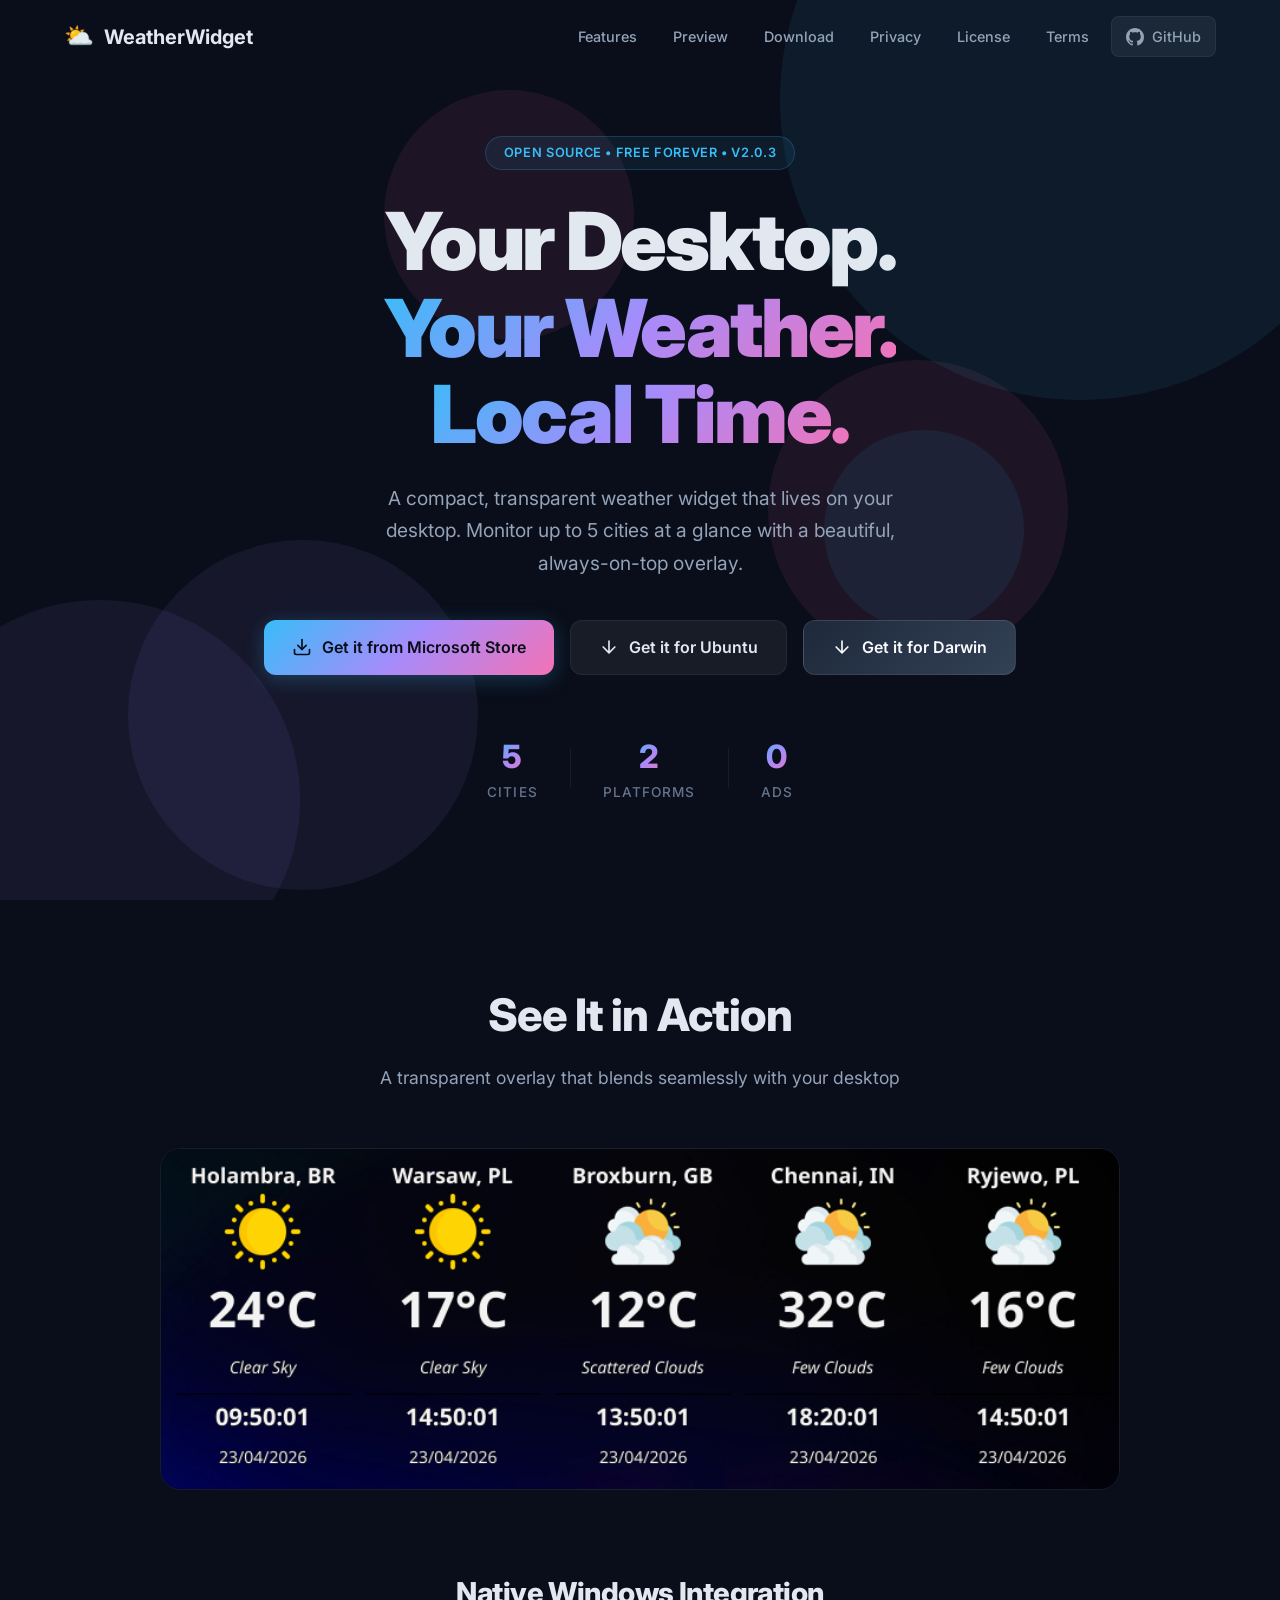
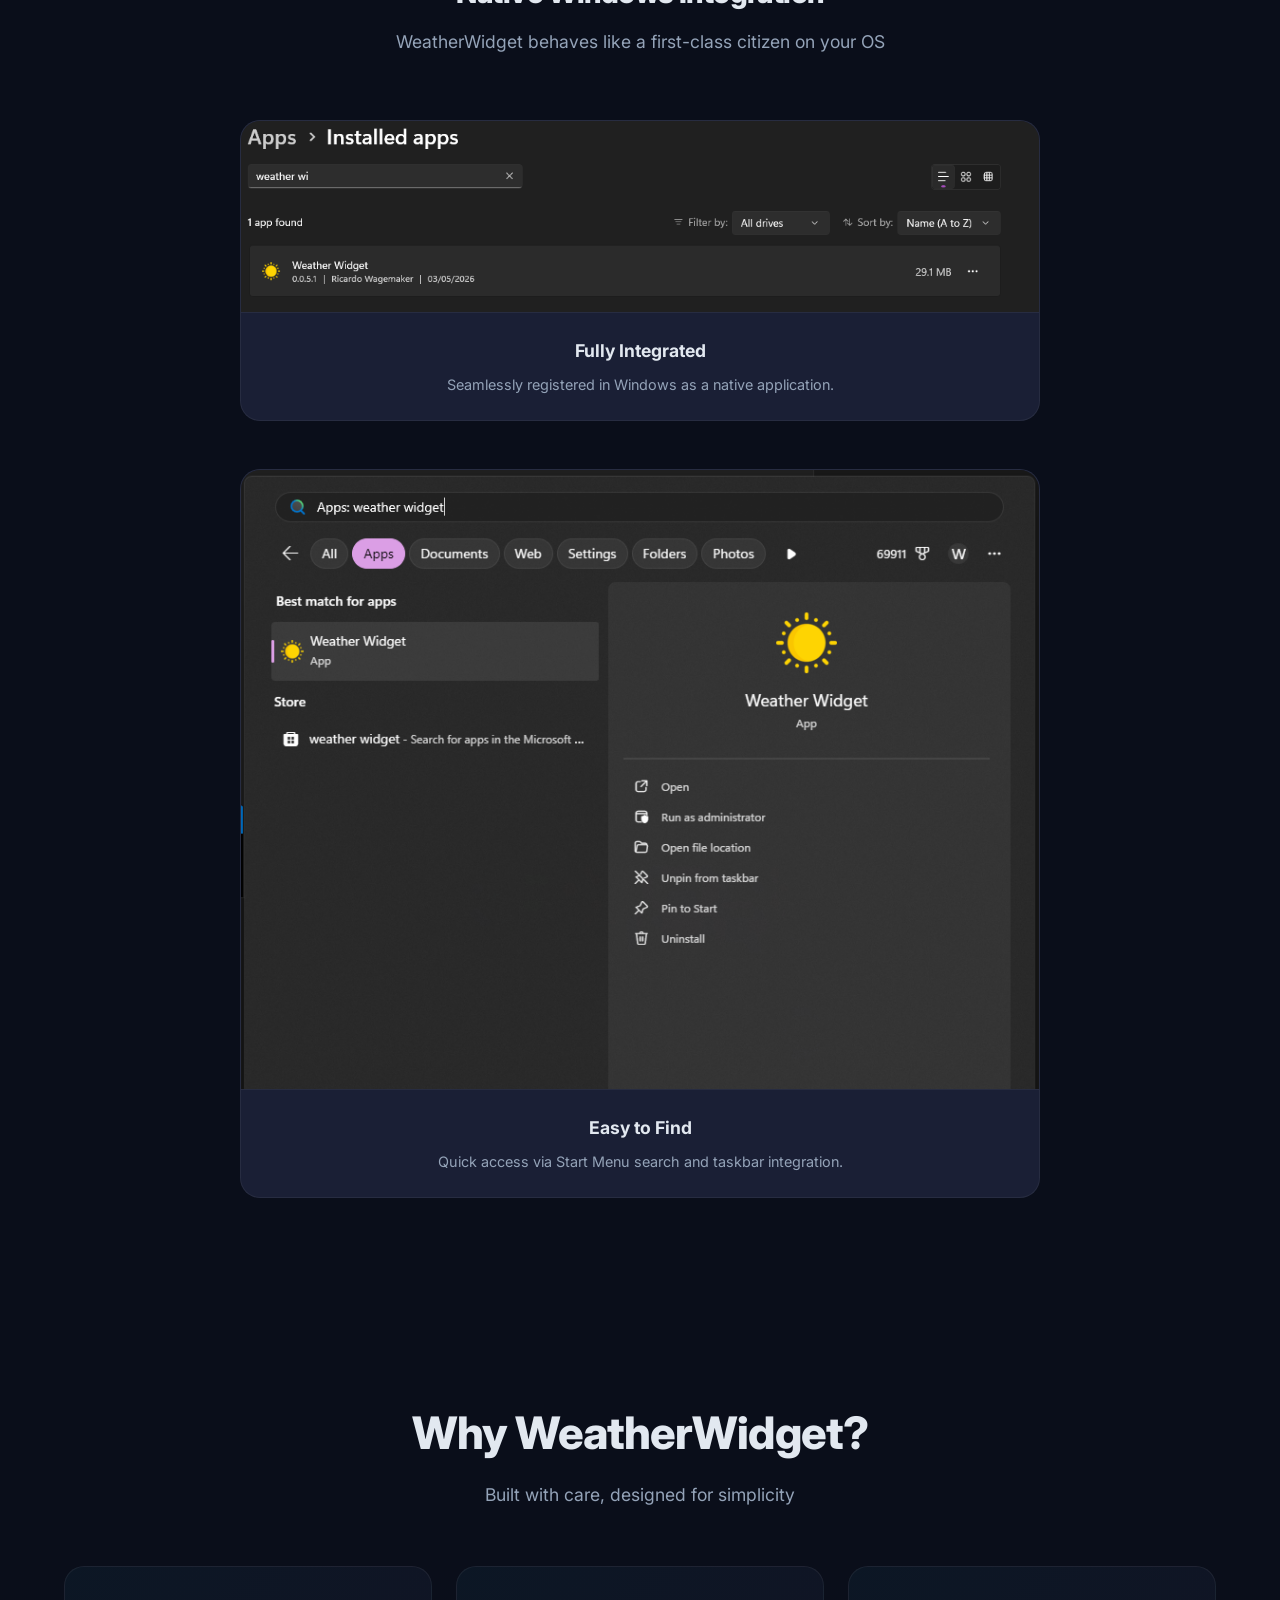
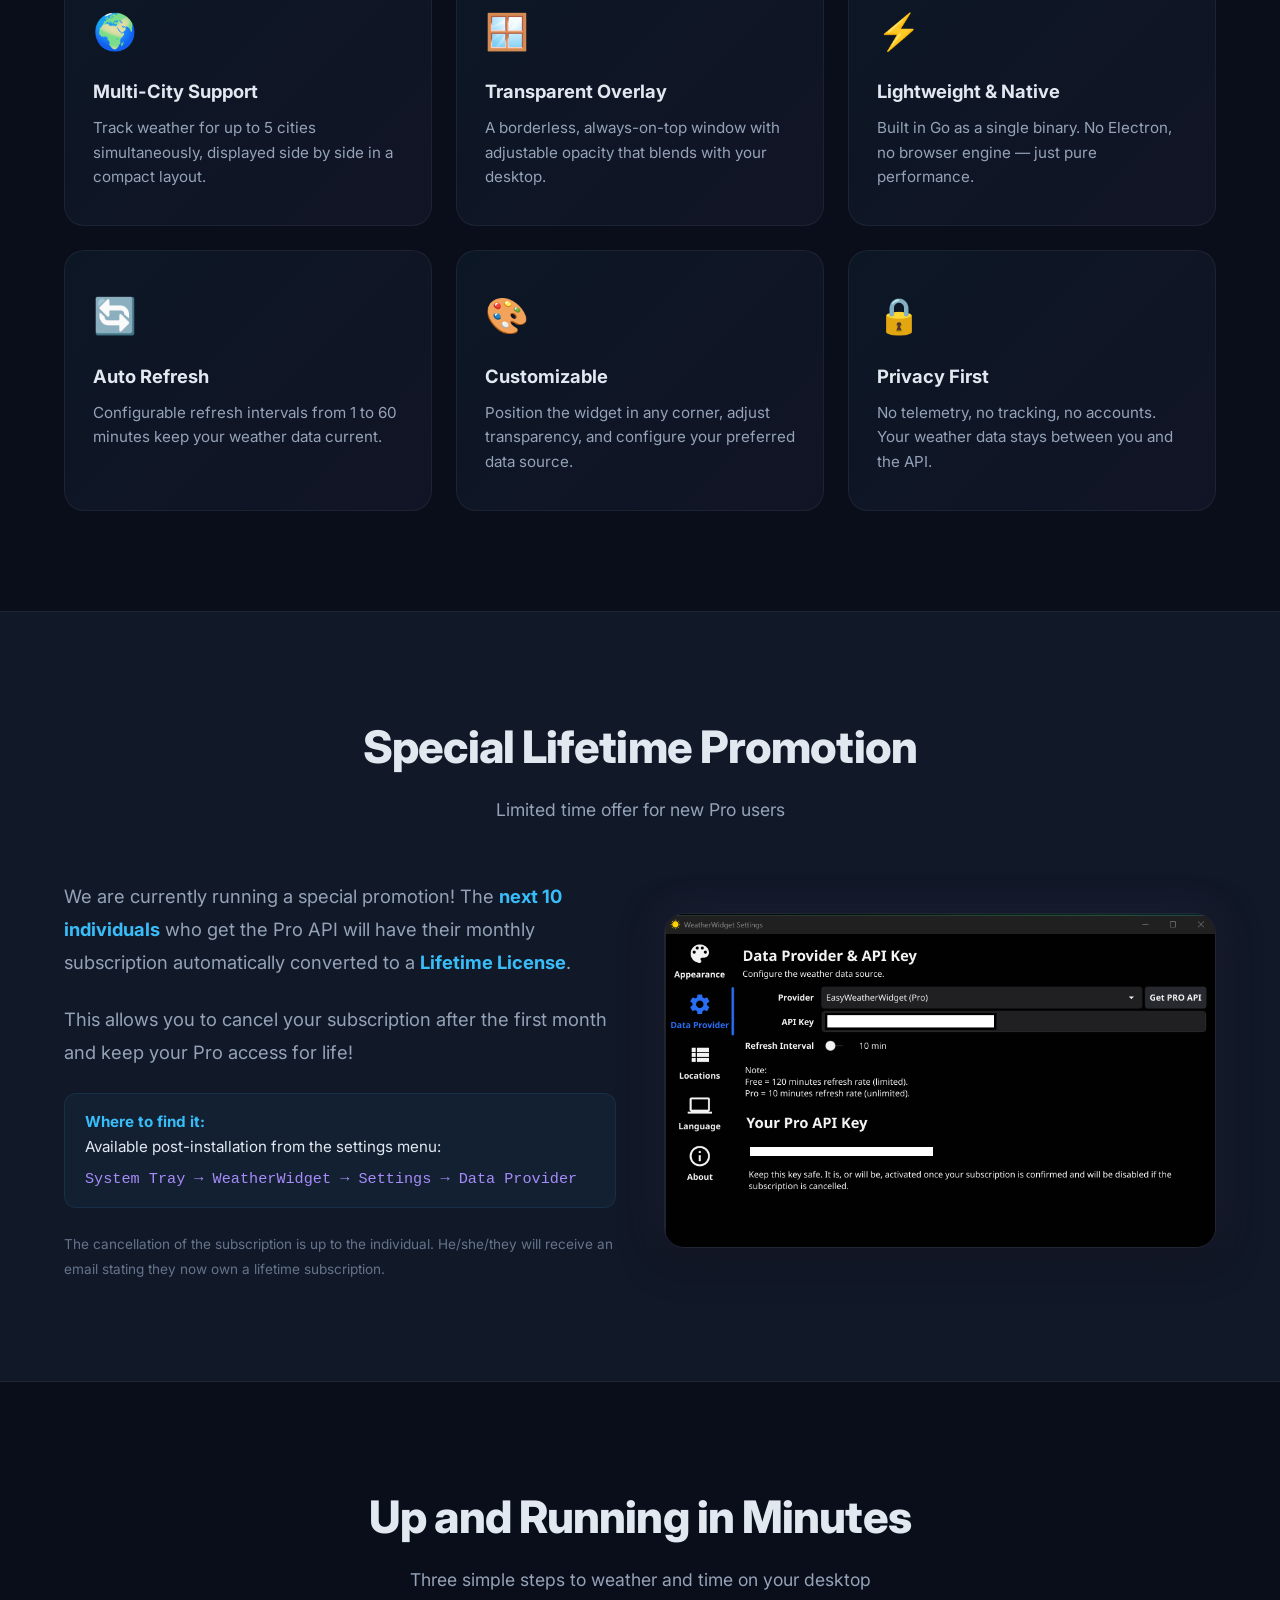
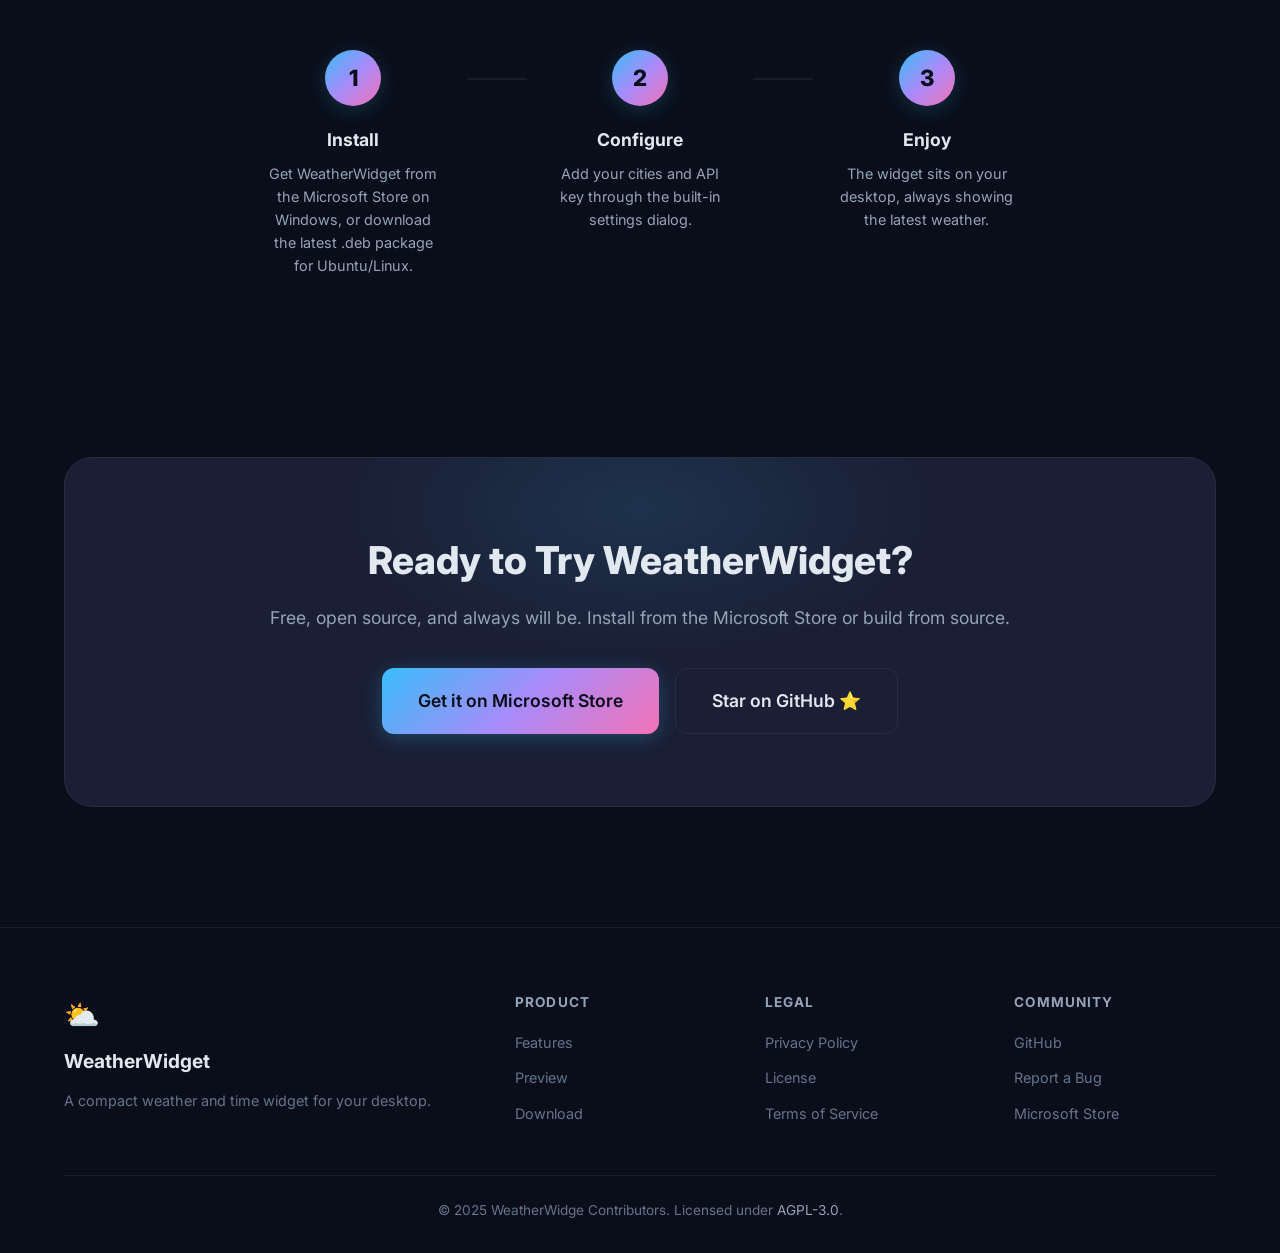
==== docs/site/index.html @ 22e6516d "fix: weatherwidget background shadow fix" ====
<!DOCTYPE html>
<html lang="en">

<head>
  <meta charset="UTF-8" />
  <meta name="viewport" content="width=device-width, initial-scale=1.0" />
  <title>WeatherWidget — Desktop Weather Widget</title>
  <meta name="description"
    content="A compact, beautiful desktop weather widget for Windows and Linux. Monitor weather for multiple cities with a sleek transparent overlay." />
  <link rel="icon" type="image/png" href="assets/icons/clear.png" />
  <link rel="preconnect" href="https://fonts.googleapis.com" />
  <link rel="preconnect" href="https://fonts.gstatic.com" crossorigin />
  <link href="https://fonts.googleapis.com/css2?family=Inter:wght@300;400;500;600;700;800;900&display=swap"
    rel="stylesheet" />
  <link rel="stylesheet" href="css/style.css" />
</head>

<body>
  <!-- Animated background particles -->
  <div class="bg-particles" aria-hidden="true">
    <div class="particle particle-1"></div>
    <div class="particle particle-2"></div>
    <div class="particle particle-3"></div>
    <div class="particle particle-4"></div>
    <div class="particle particle-5"></div>
    <div class="particle particle-6"></div>
  </div>

  <!-- Navigation -->
  <nav class="navbar" role="navigation" aria-label="Main navigation">
    <div class="nav-container">
      <a href="index.html" class="nav-brand" aria-label="EasyWidge Home">
        <span class="brand-icon">⛅</span>
        <span class="brand-text">WeatherWidget</span>
      </a>
      <button class="nav-toggle" aria-label="Toggle navigation menu" aria-expanded="false">
        <span></span><span></span><span></span>
      </button>
      <ul class="nav-links" role="menubar">
        <li role="none"><a href="#features" role="menuitem">Features</a></li>
        <li role="none"><a href="#screenshot" role="menuitem">Preview</a></li>
        <li role="none"><a href="#download" role="menuitem">Download</a></li>
        <li role="none"><a href="privacy.html" role="menuitem">Privacy</a></li>
        <li role="none"><a href="license.html" role="menuitem">License</a></li>
        <li role="none"><a href="terms.html" role="menuitem">Terms</a></li>
        <li role="none"><a href="https://github.com/gcclinux/WeatherWidget" class="nav-btn" role="menuitem"
            target="_blank" rel="noopener noreferrer">
            <svg width="18" height="18" viewBox="0 0 24 24" fill="currentColor" aria-hidden="true">
              <path
                d="M12 0C5.37 0 0 5.37 0 12c0 5.31 3.435 9.795 8.205 11.385.6.105.825-.255.825-.57 0-.285-.015-1.23-.015-2.235-3.015.555-3.795-.735-4.035-1.41-.135-.345-.72-1.41-1.23-1.695-.42-.225-1.02-.78-.015-.795.945-.015 1.62.87 1.845 1.23 1.08 1.815 2.805 1.305 3.495.99.105-.78.42-1.305.765-1.605-2.67-.3-5.46-1.335-5.46-5.925 0-1.305.465-2.385 1.23-3.225-.12-.3-.54-1.53.12-3.18 0 0 1.005-.315 3.3 1.23.96-.27 1.98-.405 3-.405s2.04.135 3 .405c2.295-1.56 3.3-1.23 3.3-1.23.66 1.65.24 2.88.12 3.18.765.84 1.23 1.905 1.23 3.225 0 4.605-2.805 5.625-5.475 5.925.435.375.81 1.095.81 2.22 0 1.605-.015 2.895-.015 3.3 0 .315.225.69.825.57A12.02 12.02 0 0024 12c0-6.63-5.37-12-12-12z" />
            </svg>
            GitHub
          </a></li>
      </ul>
    </div>
  </nav>

  <!-- Hero Section -->
  <header class="hero" id="hero">
    <div class="hero-content">
      <div class="hero-badge">Open Source &bull; Free Forever &bull; <span id="app-version">v2.0.3</span></div>
      <h1 class="hero-title">
        Your Desktop.<br />
        <span class="gradient-text">Your Weather.</span><br>
        <span class="gradient-text">Local Time.</span>
      </h1>
      <p class="hero-subtitle">
        A compact, transparent weather widget that lives on your desktop.
        Monitor up to 5 cities at a glance with a beautiful, always-on-top overlay.
      </p>
      <div class="hero-actions">
        <a href="https://apps.microsoft.com/store/detail/XPDFD8FPS5G4HK" class="btn btn-primary" target="_blank"
          rel="noopener noreferrer">
          <svg width="20" height="20" viewBox="0 0 24 24" fill="none" stroke="currentColor" stroke-width="2"
            stroke-linecap="round" stroke-linejoin="round" aria-hidden="true">
            <path d="M21 15v4a2 2 0 01-2 2H5a2 2 0 01-2-2v-4" />
            <polyline points="7 10 12 15 17 10" />
            <line x1="12" y1="15" x2="12" y2="3" />
          </svg>
          Get it from Microsoft Store
        </a>
        <a href="https://github.com/gcclinux/WeatherWidget/releases" class="btn btn-secondary" target="_blank"
          rel="noopener noreferrer">
          <svg width="20" height="20" viewBox="0 0 24 24" fill="none" stroke="currentColor" stroke-width="2"
            stroke-linecap="round" stroke-linejoin="round" aria-hidden="true">
            <path d="M12 19V5M5 12l7 7 7-7" />
          </svg>
          Get it for Ubuntu
        </a>
        <a href="https://github.com/gcclinux/WeatherWidget/releases" class="btn btn-secondary btn-darwin"
          target="_blank" rel="noopener noreferrer">
          <svg width="20" height="20" viewBox="0 0 24 24" fill="none" stroke="currentColor" stroke-width="2"
            stroke-linecap="round" stroke-linejoin="round" aria-hidden="true">
            <path d="M12 19V5M5 12l7 7 7-7" />
          </svg>
          Get it for Darwin
        </a>
      </div>
      <div class="hero-stats">
        <div class="stat">
          <span class="stat-value">5</span>
          <span class="stat-label">Cities</span>
        </div>
        <div class="stat-divider"></div>
        <div class="stat">
          <span class="stat-value">2</span>
          <span class="stat-label">Platforms</span>
        </div>
        <div class="stat-divider"></div>
        <div class="stat">
          <span class="stat-value">0</span>
          <span class="stat-label">Ads</span>
        </div>
      </div>
    </div>
  </header>

  <!-- Screenshot Section -->
  <section class="screenshot-section" id="screenshot">
    <div class="container">
      <div class="section-header">
        <h2 class="section-title">See It in Action</h2>
        <p class="section-subtitle">A transparent overlay that blends seamlessly with your desktop</p>
      </div>
      <div class="screenshot-showcase">
        <div class="screenshot-glow" aria-hidden="true"></div>
        <img src="assets/images/win32-transparent-background.png"
          alt="WeatherWidget a weather widget showing multiple cities with transparent background on a Windows desktop"
          class="screenshot-img" loading="lazy" />
      </div>

      <div class="section-header" style="margin-top: 80px; margin-bottom: 40px;">
        <h3 class="section-title" style="font-size: 1.8rem;">Native Windows Integration</h3>
        <p class="section-subtitle">WeatherWidget behaves like a first-class citizen on your OS</p>
      </div>

      <div class="screenshots-grid">
        <div class="screenshot-card">
          <img src="assets/images/windows-apps-installed-apps.png" alt="WeatherWidget in Windows Installed Apps"
            loading="lazy" />
          <div class="screenshot-info">
            <h3>Fully Integrated</h3>
            <p>Seamlessly registered in Windows as a native application.</p>
          </div>
        </div>
        <div class="screenshot-card">
          <img src="assets/images/windows-start-search-app.png" alt="WeatherWidget in Windows Start Menu Search"
            loading="lazy" />
          <div class="screenshot-info">
            <h3>Easy to Find</h3>
            <p>Quick access via Start Menu search and taskbar integration.</p>
          </div>
        </div>
      </div>
    </div>
  </section>

  <!-- Features Section -->
  <section class="features-section" id="features">
    <div class="container">
      <div class="section-header">
        <h2 class="section-title">Why WeatherWidget?</h2>
        <p class="section-subtitle">Built with care, designed for simplicity</p>
      </div>
      <div class="features-grid">
        <div class="feature-card">
          <div class="feature-icon">🌍</div>
          <h3>Multi-City Support</h3>
          <p>Track weather for up to 5 cities simultaneously, displayed side by side in a compact layout.</p>
        </div>
        <div class="feature-card">
          <div class="feature-icon">🪟</div>
          <h3>Transparent Overlay</h3>
          <p>A borderless, always-on-top window with adjustable opacity that blends with your desktop.</p>
        </div>
        <div class="feature-card">
          <div class="feature-icon">⚡</div>
          <h3>Lightweight &amp; Native</h3>
          <p>Built in Go as a single binary. No Electron, no browser engine — just pure performance.</p>
        </div>
        <div class="feature-card">
          <div class="feature-icon">🔄</div>
          <h3>Auto Refresh</h3>
          <p>Configurable refresh intervals from 1 to 60 minutes keep your weather data current.</p>
        </div>
        <div class="feature-card">
          <div class="feature-icon">🎨</div>
          <h3>Customizable</h3>
          <p>Position the widget in any corner, adjust transparency, and configure your preferred data source.</p>
        </div>
        <div class="feature-card">
          <div class="feature-icon">🔒</div>
          <h3>Privacy First</h3>
          <p>No telemetry, no tracking, no accounts. Your weather data stays between you and the API.</p>
        </div>
      </div>
    </div>
  </section>

  <!-- Promotion Section -->
  <section class="promo-section" id="promotion">
    <div class="container">
      <div class="section-header">
        <h2 class="section-title">Special Lifetime Promotion</h2>
        <p class="section-subtitle">Limited time offer for new Pro users</p>
      </div>
      <div class="promo-content">
        <div class="promo-text">
          <p>We are currently running a special promotion! The <strong>next 10 individuals</strong> who get the Pro API
            will have
            their monthly subscription automatically converted to a <strong>Lifetime License</strong>.</p>
          <p>This allows you to cancel your subscription after the first month and keep your Pro access for life!</p>
          <div class="promo-path">
            <strong>Where to find it:</strong><br>
            Available post-installation from the settings menu:
            <code>System Tray &rarr; WeatherWidget &rarr; Settings &rarr; Data Provider</code>
          </div>
          <p class="promo-small">The cancellation of the subscription is up to the individual. He/she/they will receive
            an email stating they now own a lifetime subscription.</p>
        </div>
        <div class="promo-image">
          <img src="assets/images/get_pro_api_settings.png" alt="WeatherWidget Settings - Get Pro API"
            class="promo-img" />
        </div>
      </div>
    </div>
  </section>

  <!-- How It Works Section -->
  <section class="how-section" id="how">
    <div class="container">
      <div class="section-header">
        <h2 class="section-title">Up and Running in Minutes</h2>
        <p class="section-subtitle">Three simple steps to weather and time on your desktop</p>
      </div>
      <div class="steps">
        <div class="step">
          <div class="step-number">1</div>
          <h3>Install</h3>
          <p>Get WeatherWidget from the Microsoft Store on Windows, or download the latest .deb package for
            Ubuntu/Linux.</p>
        </div>
        <div class="step-connector" aria-hidden="true"></div>
        <div class="step">
          <div class="step-number">2</div>
          <h3>Configure</h3>
          <p>Add your cities and API key through the built-in settings dialog.</p>
        </div>
        <div class="step-connector" aria-hidden="true"></div>
        <div class="step">
          <div class="step-number">3</div>
          <h3>Enjoy</h3>
          <p>The widget sits on your desktop, always showing the latest weather.</p>
        </div>
      </div>
    </div>
  </section>

  <!-- Download / CTA Section -->
  <section class="cta-section" id="download">
    <div class="container">
      <div class="cta-card">
        <div class="cta-glow" aria-hidden="true"></div>
        <h2>Ready to Try WeatherWidget?</h2>
        <p>Free, open source, and always will be. Install from the Microsoft Store or build from source.</p>
        <div class="cta-actions">
          <a href="https://apps.microsoft.com/detail/Weather%20Widget" class="btn btn-primary btn-lg" target="_blank"
            rel="noopener noreferrer">
            Get it on Microsoft Store
          </a>
          <a href="https://github.com/gcclinux/WeatherWidget" class="btn btn-ghost btn-lg" target="_blank"
            rel="noopener noreferrer">
            Star on GitHub ⭐
          </a>
        </div>
      </div>
    </div>
  </section>

  <!-- Footer -->
  <footer class="footer">
    <div class="container">
      <div class="footer-grid">
        <div class="footer-brand">
          <span class="brand-icon">⛅</span>
          <span class="brand-text">WeatherWidget</span>
          <p class="footer-tagline">A compact weather and time widget for your desktop.</p>
        </div>
        <div class="footer-links">
          <h4>Product</h4>
          <ul>
            <li><a href="#features">Features</a></li>
            <li><a href="#screenshot">Preview</a></li>
            <li><a href="#download">Download</a></li>
          </ul>
        </div>
        <div class="footer-links">
          <h4>Legal</h4>
          <ul>
            <li><a href="privacy.html">Privacy Policy</a></li>
            <li><a href="license.html">License</a></li>
            <li><a href="terms.html">Terms of Service</a></li>
          </ul>
        </div>
        <div class="footer-links">
          <h4>Community</h4>
          <ul>
            <li><a href="https://github.com/gcclinux/WeatherWidget" target="_blank" rel="noopener noreferrer">GitHub</a>
            </li>
            <li><a href="https://github.com/gcclinux/WeatherWidget/issues" target="_blank"
                rel="noopener noreferrer">Report a Bug</a></li>
            <li><a href="https://apps.microsoft.com/detail/Weather%20Widget" target="_blank"
                rel="noopener noreferrer">Microsoft Store</a></li>
          </ul>
        </div>
      </div>
      <div class="footer-bottom">
        <p>&copy; 2025 WeatherWidge Contributors. Licensed under <a href="license.html">AGPL-3.0</a>.</p>
      </div>
    </div>
  </footer>

  <script src="js/main.js"></script>
</body>

</html>
---- docs/site/css/style.css ----
/* ============================================
   EasyWidge — GitHub Pages Stylesheet
   ============================================ */

/* --- CSS Custom Properties --- */
:root {
  --color-bg: #0a0e1a;
  --color-bg-alt: #111827;
  --color-surface: #1a1f35;
  --color-surface-hover: #232942;
  --color-border: rgba(255, 255, 255, 0.06);
  --color-border-hover: rgba(255, 255, 255, 0.12);
  --color-text: #e2e8f0;
  --color-text-muted: #94a3b8;
  --color-text-dim: #64748b;
  --color-primary: #38bdf8;
  --color-primary-dark: #0ea5e9;
  --color-accent: #a78bfa;
  --color-accent-pink: #f472b6;
  --gradient-primary: linear-gradient(135deg, #38bdf8, #a78bfa, #f472b6);
  --gradient-surface: linear-gradient(135deg, rgba(56, 189, 248, 0.05), rgba(167, 139, 250, 0.05));
  --gradient-glow: radial-gradient(ellipse at center, rgba(56, 189, 248, 0.15), transparent 70%);
  --shadow-sm: 0 1px 3px rgba(0, 0, 0, 0.3);
  --shadow-md: 0 4px 20px rgba(0, 0, 0, 0.4);
  --shadow-lg: 0 8px 40px rgba(0, 0, 0, 0.5);
  --shadow-glow: 0 0 60px rgba(56, 189, 248, 0.15);
  --radius-sm: 8px;
  --radius-md: 12px;
  --radius-lg: 20px;
  --radius-xl: 28px;
  --font-family: 'Inter', -apple-system, BlinkMacSystemFont, 'Segoe UI', Roboto, sans-serif;
  --transition-fast: 0.2s cubic-bezier(0.4, 0, 0.2, 1);
  --transition-smooth: 0.4s cubic-bezier(0.4, 0, 0.2, 1);
  --max-width: 1200px;
}

/* --- Reset & Base --- */
*,
*::before,
*::after {
  margin: 0;
  padding: 0;
  box-sizing: border-box;
}

html {
  scroll-behavior: smooth;
  -webkit-text-size-adjust: 100%;
}

body {
  font-family: var(--font-family);
  background: var(--color-bg);
  color: var(--color-text);
  line-height: 1.6;
  overflow-x: hidden;
  -webkit-font-smoothing: antialiased;
  -moz-osx-font-smoothing: grayscale;
}

a {
  color: var(--color-primary);
  text-decoration: none;
  transition: color var(--transition-fast);
}

a:hover {
  color: var(--color-accent);
}

a:focus-visible {
  outline: 2px solid var(--color-primary);
  outline-offset: 2px;
  border-radius: 4px;
}

img {
  max-width: 100%;
  height: auto;
  display: block;
}

.container {
  max-width: var(--max-width);
  margin: 0 auto;
  padding: 0 24px;
}

/* --- Animated Background Particles --- */
.bg-particles {
  position: fixed;
  inset: 0;
  pointer-events: none;
  z-index: 0;
  overflow: hidden;
}

.particle {
  position: absolute;
  border-radius: 50%;
  opacity: 0.08;
  animation: float 20s infinite ease-in-out;
}

.particle-1 {
  width: 600px;
  height: 600px;
  background: var(--color-primary);
  top: -200px;
  right: -100px;
  animation-delay: 0s;
}

.particle-2 {
  width: 400px;
  height: 400px;
  background: var(--color-accent);
  bottom: -100px;
  left: -100px;
  animation-delay: -5s;
}

.particle-3 {
  width: 300px;
  height: 300px;
  background: var(--color-accent-pink);
  top: 40%;
  left: 60%;
  animation-delay: -10s;
}

.particle-4 {
  width: 200px;
  height: 200px;
  background: var(--color-primary);
  bottom: 30%;
  right: 20%;
  animation-delay: -15s;
}

.particle-5 {
  width: 350px;
  height: 350px;
  background: var(--color-accent);
  top: 60%;
  left: 10%;
  animation-delay: -8s;
}

.particle-6 {
  width: 250px;
  height: 250px;
  background: var(--color-accent-pink);
  top: 10%;
  left: 30%;
  animation-delay: -12s;
}

@keyframes float {
  0%, 100% { transform: translate(0, 0) scale(1); }
  25% { transform: translate(30px, -40px) scale(1.05); }
  50% { transform: translate(-20px, 20px) scale(0.95); }
  75% { transform: translate(40px, 30px) scale(1.02); }
}

/* --- Navigation --- */
.navbar {
  position: fixed;
  top: 0;
  left: 0;
  right: 0;
  z-index: 1000;
  padding: 16px 0;
  transition: background var(--transition-smooth), box-shadow var(--transition-smooth);
  background: transparent;
}

.navbar.scrolled {
  background: rgba(10, 14, 26, 0.85);
  backdrop-filter: blur(20px);
  -webkit-backdrop-filter: blur(20px);
  box-shadow: 0 1px 0 var(--color-border);
}

.nav-container {
  max-width: var(--max-width);
  margin: 0 auto;
  padding: 0 24px;
  display: flex;
  align-items: center;
  justify-content: space-between;
}

.nav-brand {
  display: flex;
  align-items: center;
  gap: 10px;
  color: var(--color-text);
  font-weight: 700;
  font-size: 1.25rem;
}

.nav-brand:hover {
  color: var(--color-text);
}

.brand-icon {
  font-size: 1.5rem;
}

.nav-toggle {
  display: none;
  flex-direction: column;
  gap: 5px;
  background: none;
  border: none;
  cursor: pointer;
  padding: 4px;
}

.nav-toggle span {
  display: block;
  width: 24px;
  height: 2px;
  background: var(--color-text);
  border-radius: 2px;
  transition: transform var(--transition-fast), opacity var(--transition-fast);
}

.nav-links {
  display: flex;
  align-items: center;
  gap: 8px;
  list-style: none;
}

.nav-links a {
  color: var(--color-text-muted);
  font-size: 0.9rem;
  font-weight: 500;
  padding: 8px 14px;
  border-radius: var(--radius-sm);
  transition: color var(--transition-fast), background var(--transition-fast);
}

.nav-links a:hover {
  color: var(--color-text);
  background: rgba(255, 255, 255, 0.05);
}

.nav-btn {
  display: inline-flex !important;
  align-items: center;
  gap: 8px;
  background: rgba(255, 255, 255, 0.06) !important;
  border: 1px solid var(--color-border);
}

.nav-btn:hover {
  background: rgba(255, 255, 255, 0.1) !important;
  border-color: var(--color-border-hover);
}

/* --- Hero Section --- */
.hero {
  position: relative;
  z-index: 1;
  min-height: 100vh;
  display: flex;
  align-items: center;
  justify-content: center;
  text-align: center;
  padding: 120px 24px 80px;
}

.hero-content {
  max-width: 900px;
}

.hero-badge {
  display: inline-block;
  padding: 6px 18px;
  border-radius: 100px;
  font-size: 0.8rem;
  font-weight: 600;
  letter-spacing: 0.05em;
  text-transform: uppercase;
  color: var(--color-primary);
  background: rgba(56, 189, 248, 0.08);
  border: 1px solid rgba(56, 189, 248, 0.2);
  margin-bottom: 28px;
}

.hero-title {
  font-size: clamp(2.8rem, 7vw, 5rem);
  font-weight: 900;
  line-height: 1.08;
  letter-spacing: -0.03em;
  margin-bottom: 24px;
}

.gradient-text {
  background: var(--gradient-primary);
  -webkit-background-clip: text;
  background-clip: text;
  -webkit-text-fill-color: transparent;
}

.hero-subtitle {
  font-size: 1.2rem;
  color: var(--color-text-muted);
  line-height: 1.7;
  max-width: 560px;
  margin: 0 auto 40px;
}

.hero-actions {
  display: flex;
  gap: 16px;
  justify-content: center;
  flex-wrap: wrap;
  margin-bottom: 56px;
}

/* --- Buttons --- */
.btn {
  display: inline-flex;
  align-items: center;
  gap: 10px;
  padding: 14px 28px;
  border-radius: var(--radius-md);
  font-size: 1rem;
  font-weight: 600;
  font-family: var(--font-family);
  cursor: pointer;
  border: none;
  transition: all var(--transition-fast);
  text-decoration: none;
}

.btn-primary {
  background: var(--gradient-primary);
  color: #0a0e1a;
  box-shadow: 0 4px 20px rgba(56, 189, 248, 0.25);
}

.btn-primary:hover {
  transform: translateY(-2px);
  box-shadow: 0 8px 30px rgba(56, 189, 248, 0.35);
  color: #0a0e1a;
}

.btn-secondary {
  background: rgba(255, 255, 255, 0.06);
  color: var(--color-text);
  border: 1px solid var(--color-border);
}

.btn-secondary:hover {
  background: rgba(255, 255, 255, 0.1);
  border-color: var(--color-border-hover);
  transform: translateY(-2px);
  color: var(--color-text);
}

.btn-darwin {
  background: linear-gradient(135deg, #1e293b, #334155);
  color: #f8fafc;
  border: 1px solid rgba(255, 255, 255, 0.1);
}

.btn-darwin:hover {
  background: linear-gradient(135deg, #334155, #475569);
  border-color: rgba(255, 255, 255, 0.2);
  box-shadow: 0 4px 15px rgba(0, 0, 0, 0.3);
}

.btn-ghost {
  background: transparent;
  color: var(--color-text);
  border: 1px solid var(--color-border);
}

.btn-ghost:hover {
  background: rgba(255, 255, 255, 0.06);
  border-color: var(--color-border-hover);
  transform: translateY(-2px);
  color: var(--color-text);
}

.btn-lg {
  padding: 18px 36px;
  font-size: 1.1rem;
}

/* --- Hero Stats --- */
.hero-stats {
  display: flex;
  align-items: center;
  justify-content: center;
  gap: 32px;
}

.stat {
  display: flex;
  flex-direction: column;
  align-items: center;
}

.stat-value {
  font-size: 2rem;
  font-weight: 800;
  background: var(--gradient-primary);
  -webkit-background-clip: text;
  background-clip: text;
  -webkit-text-fill-color: transparent;
}

.stat-label {
  font-size: 0.85rem;
  color: var(--color-text-dim);
  font-weight: 500;
  text-transform: uppercase;
  letter-spacing: 0.08em;
}

.stat-divider {
  width: 1px;
  height: 40px;
  background: var(--color-border);
}

/* --- Section Shared --- */
.section-header {
  text-align: center;
  margin-bottom: 56px;
}

.section-title {
  font-size: clamp(2rem, 4vw, 2.8rem);
  font-weight: 800;
  letter-spacing: -0.02em;
  margin-bottom: 12px;
}

.section-subtitle {
  font-size: 1.1rem;
  color: var(--color-text-muted);
}

/* --- Screenshot Section --- */
.screenshot-section {
  position: relative;
  z-index: 1;
  padding: 80px 0 100px;
}

.screenshot-showcase {
  position: relative;
  max-width: 960px;
  margin: 0 auto;
  border-radius: var(--radius-lg);
  overflow: hidden;
}

.screenshot-glow {
  position: absolute;
  inset: -40px;
  background: var(--gradient-glow);
  filter: blur(40px);
  z-index: 0;
}

.screenshot-img {
  position: relative;
  z-index: 1;
  width: 100%;
  border-radius: var(--radius-lg);
  border: 1px solid var(--color-border);
  box-shadow: var(--shadow-lg), var(--shadow-glow);
  transition: transform var(--transition-smooth);
}

.screenshot-img:hover {
  transform: scale(1.01);
}

.screenshots-grid {
  display: flex;
  flex-direction: column;
  gap: 48px;
  margin-top: 64px;
  max-width: 800px;
  margin-left: auto;
  margin-right: auto;
}

.screenshot-card {
  background: var(--color-surface);
  border: 1px solid var(--color-border);
  border-radius: var(--radius-lg);
  overflow: hidden;
  transition: all var(--transition-smooth);
}

.screenshot-card:hover {
  transform: translateY(-8px);
  border-color: var(--color-border-hover);
  box-shadow: var(--shadow-lg);
}

.screenshot-card img {
  width: 100%;
  height: auto;
  display: block;
  border-bottom: 1px solid var(--color-border);
}

.screenshot-info {
  padding: 24px;
  text-align: center;
}

.screenshot-info h3 {
  font-size: 1.1rem;
  font-weight: 700;
  margin-bottom: 8px;
}

.screenshot-info p {
  font-size: 0.9rem;
  color: var(--color-text-muted);
}

/* --- Features Section --- */
.features-section {
  position: relative;
  z-index: 1;
  padding: 100px 0;
}

.features-grid {
  display: grid;
  grid-template-columns: repeat(3, 1fr);
  gap: 24px;
}

.feature-card {
  background: var(--gradient-surface);
  border: 1px solid var(--color-border);
  border-radius: var(--radius-lg);
  padding: 36px 28px;
  transition: all var(--transition-smooth);
}

.feature-card:hover {
  border-color: var(--color-border-hover);
  background: var(--color-surface-hover);
  transform: translateY(-4px);
  box-shadow: var(--shadow-md);
}

.feature-icon {
  font-size: 2.2rem;
  margin-bottom: 18px;
}

.feature-card h3 {
  font-size: 1.15rem;
  font-weight: 700;
  margin-bottom: 10px;
}

.feature-card p {
  font-size: 0.95rem;
  color: var(--color-text-muted);
  line-height: 1.6;
}

/* --- How It Works Section --- */
.how-section {
  position: relative;
  z-index: 1;
  padding: 100px 0;
}

.steps {
  display: flex;
  align-items: flex-start;
  justify-content: center;
  gap: 0;
  max-width: 800px;
  margin: 0 auto;
}

.step {
  flex: 1;
  text-align: center;
  padding: 0 24px;
}

.step-number {
  width: 56px;
  height: 56px;
  border-radius: 50%;
  background: var(--gradient-primary);
  color: #0a0e1a;
  font-size: 1.4rem;
  font-weight: 800;
  display: flex;
  align-items: center;
  justify-content: center;
  margin: 0 auto 20px;
  box-shadow: 0 4px 20px rgba(56, 189, 248, 0.2);
}

.step h3 {
  font-size: 1.1rem;
  font-weight: 700;
  margin-bottom: 8px;
}

.step p {
  font-size: 0.9rem;
  color: var(--color-text-muted);
  line-height: 1.6;
}

.step-connector {
  width: 60px;
  height: 2px;
  background: var(--color-border);
  margin-top: 28px;
  flex-shrink: 0;
}

/* --- CTA Section --- */
.cta-section {
  position: relative;
  z-index: 1;
  padding: 80px 0 120px;
}

.cta-card {
  position: relative;
  text-align: center;
  padding: 72px 40px;
  border-radius: var(--radius-xl);
  background: var(--color-surface);
  border: 1px solid var(--color-border);
  overflow: hidden;
}

.cta-glow {
  position: absolute;
  top: -100px;
  left: 50%;
  transform: translateX(-50%);
  width: 600px;
  height: 300px;
  background: radial-gradient(ellipse, rgba(56, 189, 248, 0.12), transparent 70%);
  pointer-events: none;
}

.cta-card h2 {
  font-size: clamp(1.8rem, 3.5vw, 2.4rem);
  font-weight: 800;
  margin-bottom: 12px;
  position: relative;
}

.cta-card p {
  font-size: 1.1rem;
  color: var(--color-text-muted);
  margin-bottom: 36px;
  position: relative;
}

.cta-actions {
  display: flex;
  gap: 16px;
  justify-content: center;
  flex-wrap: wrap;
  position: relative;
}

/* --- Footer --- */
.footer {
  position: relative;
  z-index: 1;
  border-top: 1px solid var(--color-border);
  padding: 64px 0 32px;
}

.footer-grid {
  display: grid;
  grid-template-columns: 2fr 1fr 1fr 1fr;
  gap: 48px;
  margin-bottom: 48px;
}

.footer-brand {
  display: flex;
  flex-direction: column;
  gap: 8px;
}

.footer-brand .brand-icon {
  font-size: 1.8rem;
}

.footer-brand .brand-text {
  font-size: 1.2rem;
  font-weight: 700;
}

.footer-tagline {
  color: var(--color-text-dim);
  font-size: 0.9rem;
  margin-top: 4px;
}

.footer-links h4 {
  font-size: 0.85rem;
  font-weight: 700;
  text-transform: uppercase;
  letter-spacing: 0.08em;
  color: var(--color-text-muted);
  margin-bottom: 16px;
}

.footer-links ul {
  list-style: none;
  display: flex;
  flex-direction: column;
  gap: 10px;
}

.footer-links a {
  color: var(--color-text-dim);
  font-size: 0.9rem;
  transition: color var(--transition-fast);
}

.footer-links a:hover {
  color: var(--color-text);
}

.footer-bottom {
  border-top: 1px solid var(--color-border);
  padding-top: 24px;
  text-align: center;
  color: var(--color-text-dim);
  font-size: 0.85rem;
}

.footer-bottom a {
  color: var(--color-text-muted);
}

/* --- Legal Pages Shared --- */
.legal-page {
  position: relative;
  z-index: 1;
  padding: 140px 24px 80px;
  min-height: 100vh;
}

.legal-container {
  max-width: 800px;
  margin: 0 auto;
}

.legal-container h1 {
  font-size: clamp(2rem, 4vw, 2.8rem);
  font-weight: 800;
  margin-bottom: 8px;
}

.legal-updated {
  color: var(--color-text-dim);
  font-size: 0.9rem;
  margin-bottom: 48px;
}

.legal-container h2 {
  font-size: 1.4rem;
  font-weight: 700;
  margin-top: 40px;
  margin-bottom: 16px;
  color: var(--color-text);
}

.legal-container h3 {
  font-size: 1.1rem;
  font-weight: 600;
  margin-top: 28px;
  margin-bottom: 12px;
}

.legal-container p {
  color: var(--color-text-muted);
  margin-bottom: 16px;
  line-height: 1.8;
}

.legal-container ul,
.legal-container ol {
  color: var(--color-text-muted);
  margin-bottom: 16px;
  padding-left: 24px;
  line-height: 1.8;
}

.legal-container li {
  margin-bottom: 8px;
}

.legal-container a {
  color: var(--color-primary);
}

.legal-container strong {
  color: var(--color-text);
  font-weight: 600;
}

.legal-container code {
  background: rgba(255, 255, 255, 0.06);
  padding: 2px 8px;
  border-radius: 4px;
  font-size: 0.9em;
}

/* --- Responsive --- */
@media (max-width: 1024px) {
  .features-grid {
    grid-template-columns: repeat(2, 1fr);
  }

  .footer-grid {
    grid-template-columns: 1fr 1fr;
    gap: 32px;
  }
}

@media (max-width: 768px) {
  .nav-toggle {
    display: flex;
  }

  .nav-links {
    position: fixed;
    top: 0;
    right: -100%;
    width: 280px;
    height: 100vh;
    background: var(--color-bg-alt);
    flex-direction: column;
    align-items: flex-start;
    padding: 80px 24px 24px;
    gap: 4px;
    transition: right var(--transition-smooth);
    box-shadow: -4px 0 30px rgba(0, 0, 0, 0.5);
  }

  .nav-links.open {
    right: 0;
  }

  .nav-links a {
    width: 100%;
    padding: 12px 16px;
  }

  .features-grid {
    grid-template-columns: 1fr;
  }

  .steps {
    flex-direction: column;
    align-items: center;
    gap: 24px;
  }

  .step-connector {
    width: 2px;
    height: 40px;
    margin: 0;
  }

  .hero-stats {
    gap: 20px;
  }

  .stat-value {
    font-size: 1.6rem;
  }

  .footer-grid {
    grid-template-columns: 1fr;
    gap: 32px;
  }

  .cta-card {
    padding: 48px 24px;
  }
}

@media (max-width: 480px) {
  .hero-actions {
    flex-direction: column;
    align-items: center;
  }

  .btn {
    width: 100%;
    justify-content: center;
  }

  .cta-actions {
    flex-direction: column;
    align-items: center;
  }
}

/* --- Animations --- */
@keyframes fadeInUp {
  from {
    opacity: 0;
    transform: translateY(30px);
  }
  to {
    opacity: 1;
    transform: translateY(0);
  }
}

.fade-in {
  opacity: 0;
  animation: fadeInUp 0.6s ease forwards;
}

.fade-in-delay-1 { animation-delay: 0.1s; }
.fade-in-delay-2 { animation-delay: 0.2s; }
.fade-in-delay-3 { animation-delay: 0.3s; }
.fade-in-delay-4 { animation-delay: 0.4s; }

/* --- Scroll reveal --- */
[data-reveal] {
  opacity: 0;
  transform: translateY(24px);
  transition: opacity 0.6s ease, transform 0.6s ease;
}

[data-reveal].revealed {
  opacity: 1;
  transform: translateY(0);
}

/* --- Promo Section --- */
.promo-section {
  position: relative;
  z-index: 1;
  padding: 100px 0;
  background: var(--color-bg-alt);
  border-top: 1px solid var(--color-border);
  border-bottom: 1px solid var(--color-border);
}

.promo-content {
  display: flex;
  align-items: center;
  gap: 48px;
  margin-top: 40px;
}

.promo-text {
  flex: 1;
}

.promo-text p {
  font-size: 1.15rem;
  color: var(--color-text-muted);
  margin-bottom: 24px;
  line-height: 1.8;
}

.promo-text strong {
  color: var(--color-primary);
}

.promo-path {
  background: rgba(56, 189, 248, 0.05);
  border: 1px solid rgba(56, 189, 248, 0.1);
  border-radius: var(--radius-md);
  padding: 16px 20px;
  font-size: 0.95rem !important;
  color: var(--color-text) !important;
  margin-bottom: 24px;
}

.promo-path code {
  display: inline-block;
  margin-top: 8px;
  color: var(--color-accent);
  font-family: monospace;
}

.promo-small {
  font-size: 0.85rem !important;
  color: var(--color-text-dim) !important;
  line-height: 1.5;
  margin-bottom: 0 !important;
}

.promo-image {
  flex: 1;
  position: relative;
}

.promo-img {
  width: 100%;
  border-radius: var(--radius-lg);
  border: 1px solid var(--color-border);
  box-shadow: var(--shadow-lg), 0 0 40px rgba(167, 139, 250, 0.15);
  transition: transform var(--transition-smooth);
}

.promo-img:hover {
  transform: scale(1.02);
}

@media (max-width: 768px) {
  .promo-content {
    flex-direction: column-reverse;
    gap: 32px;
  }
}
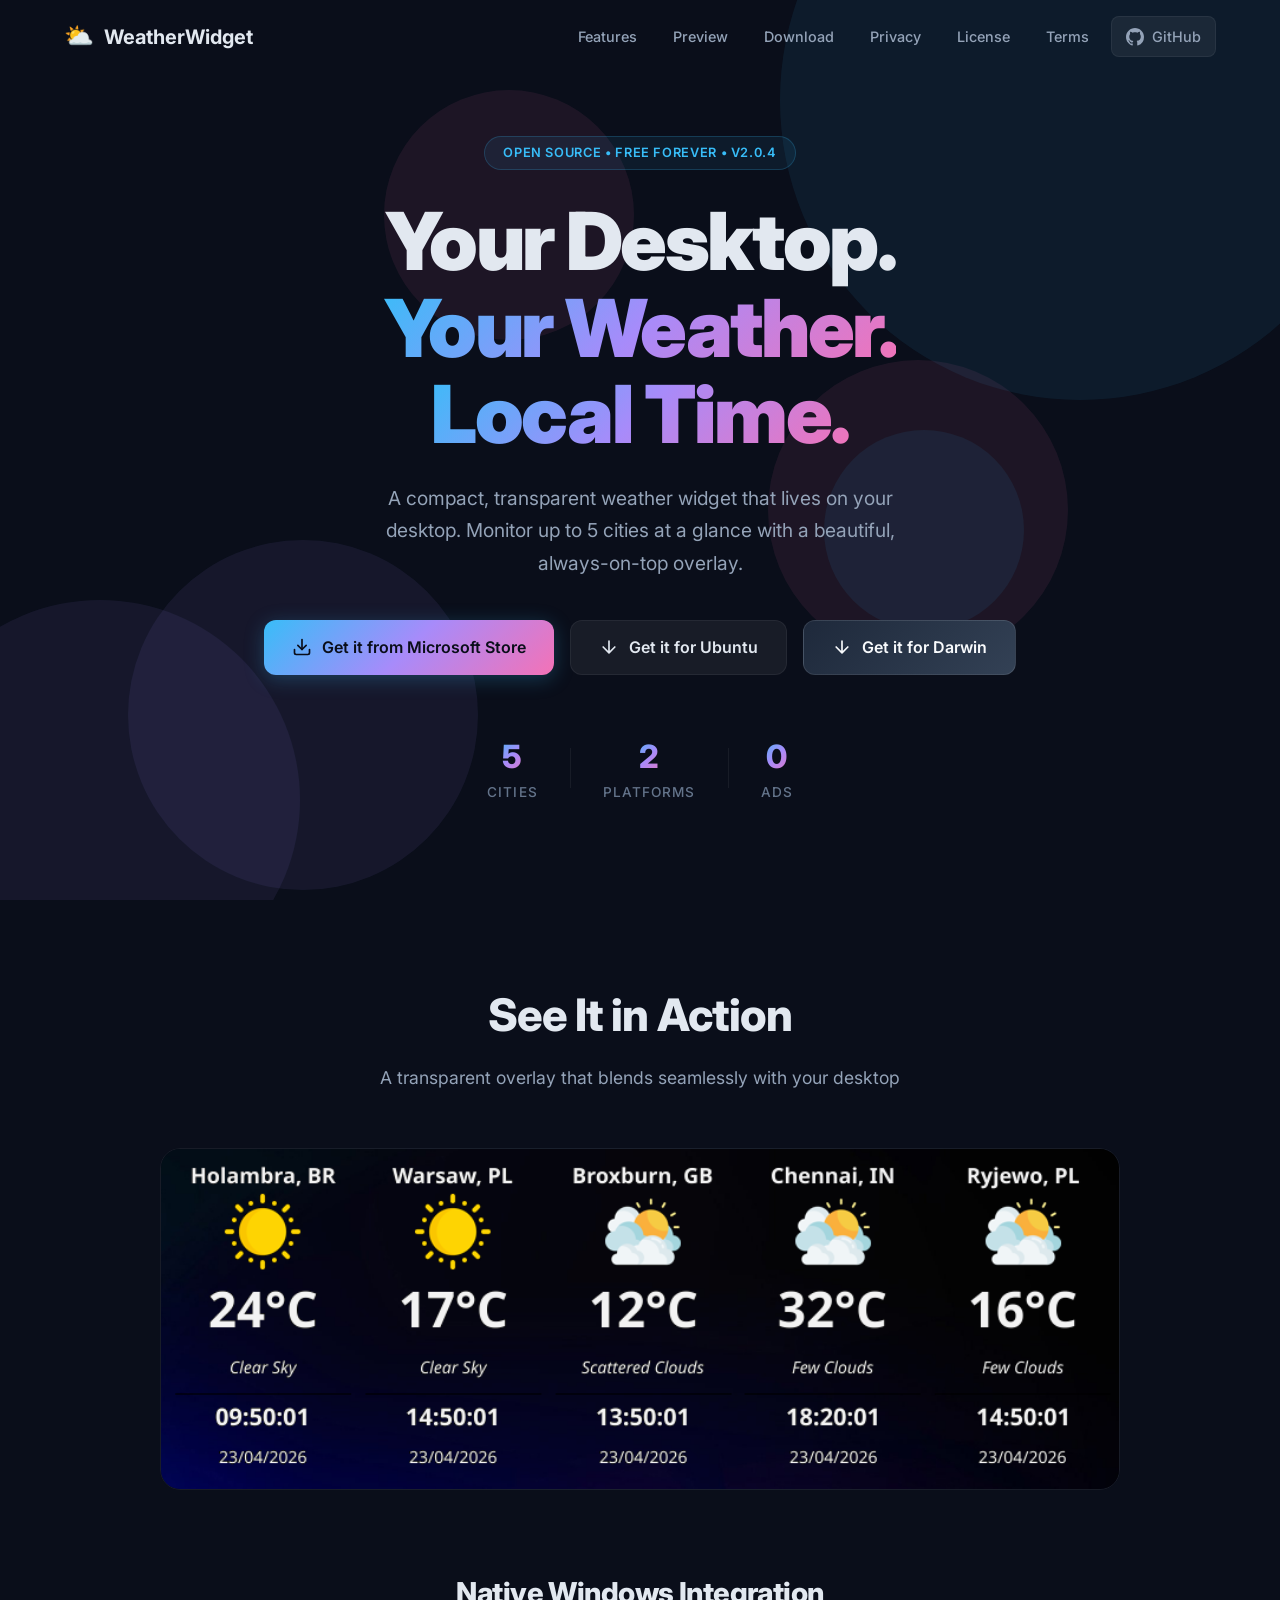
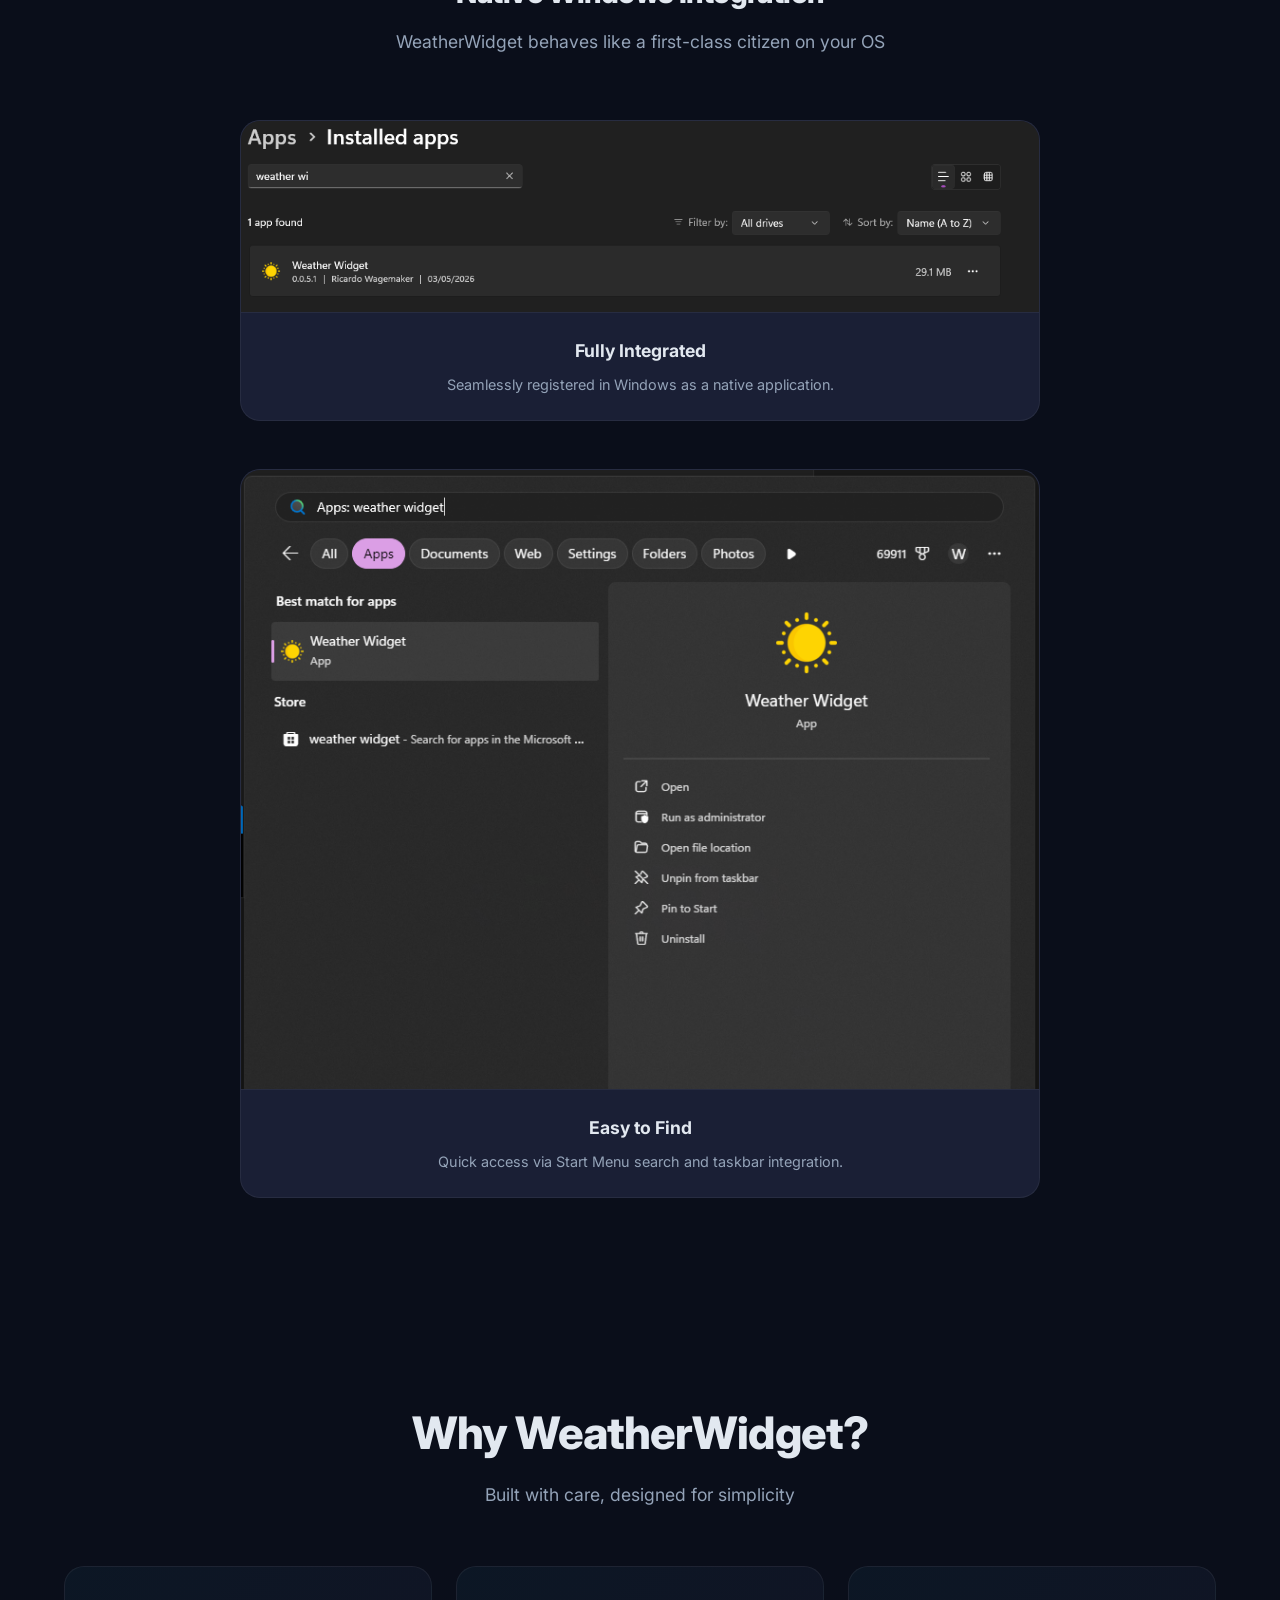
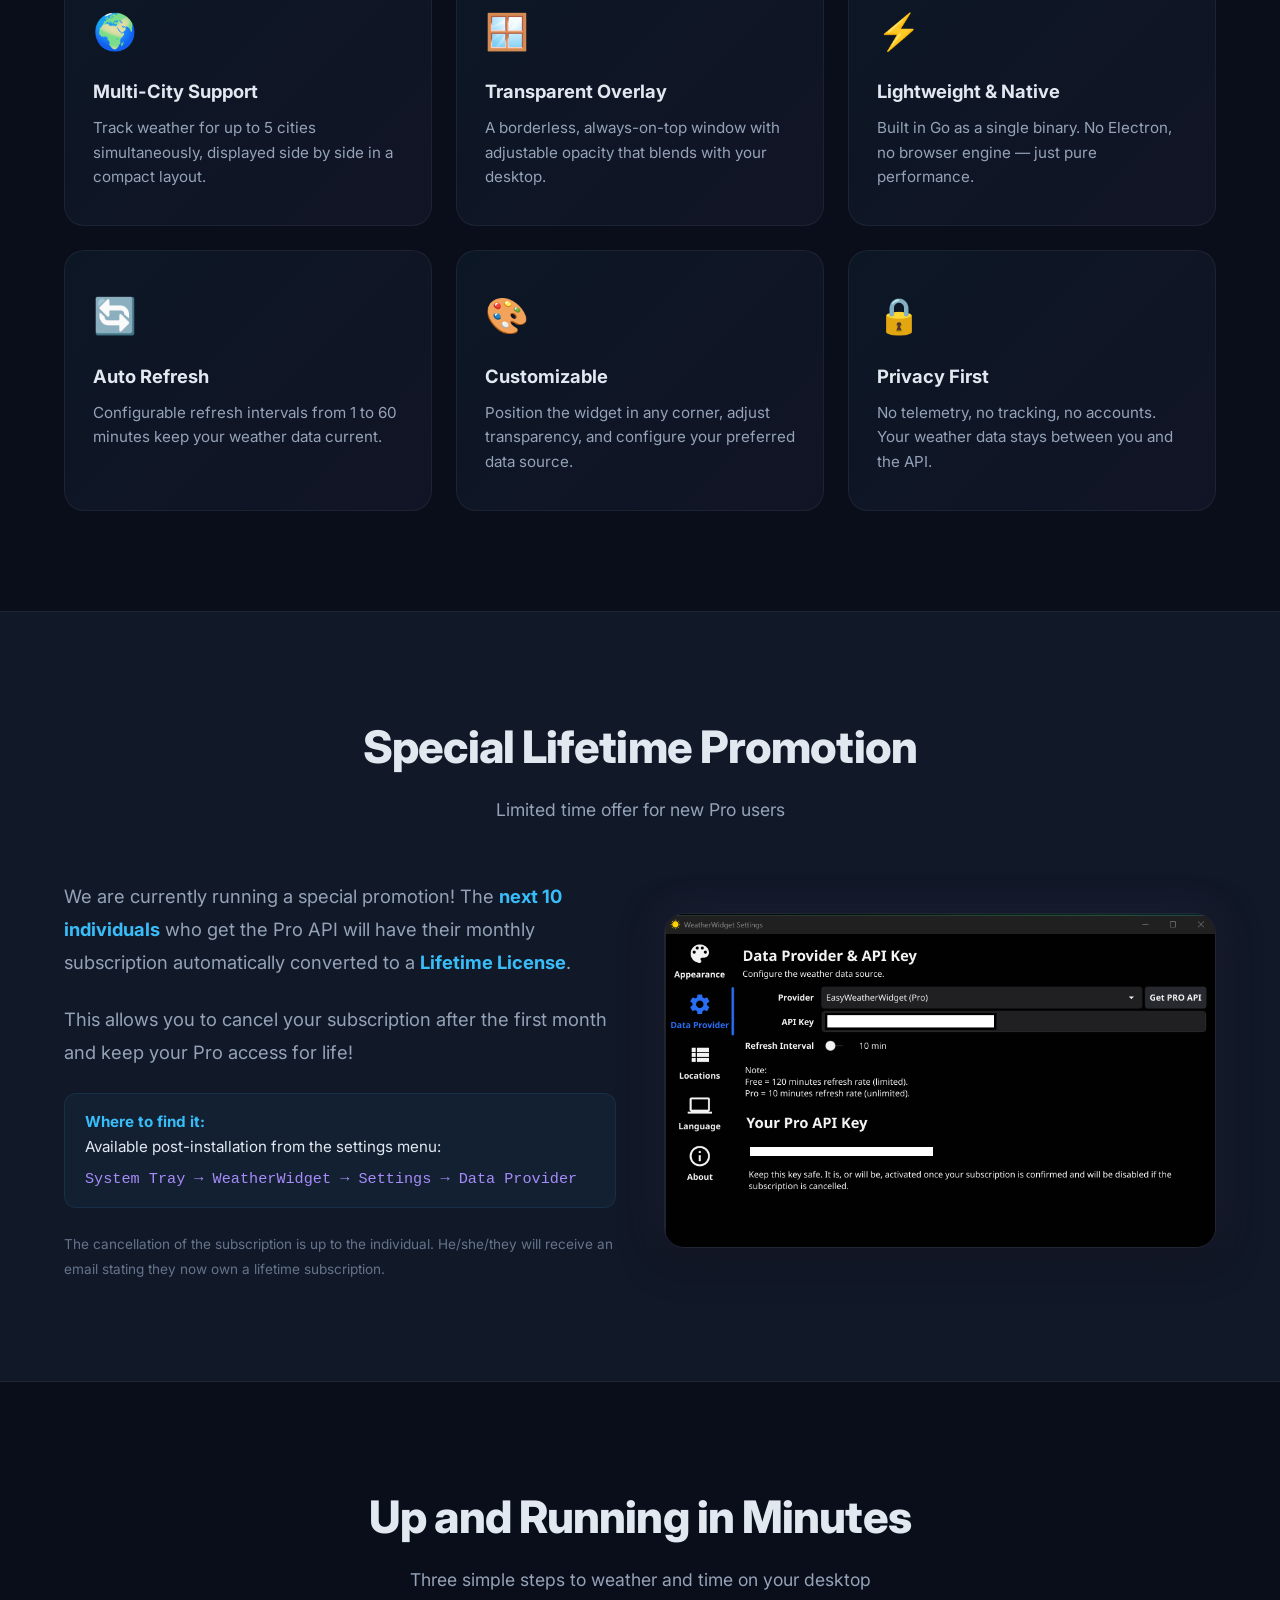
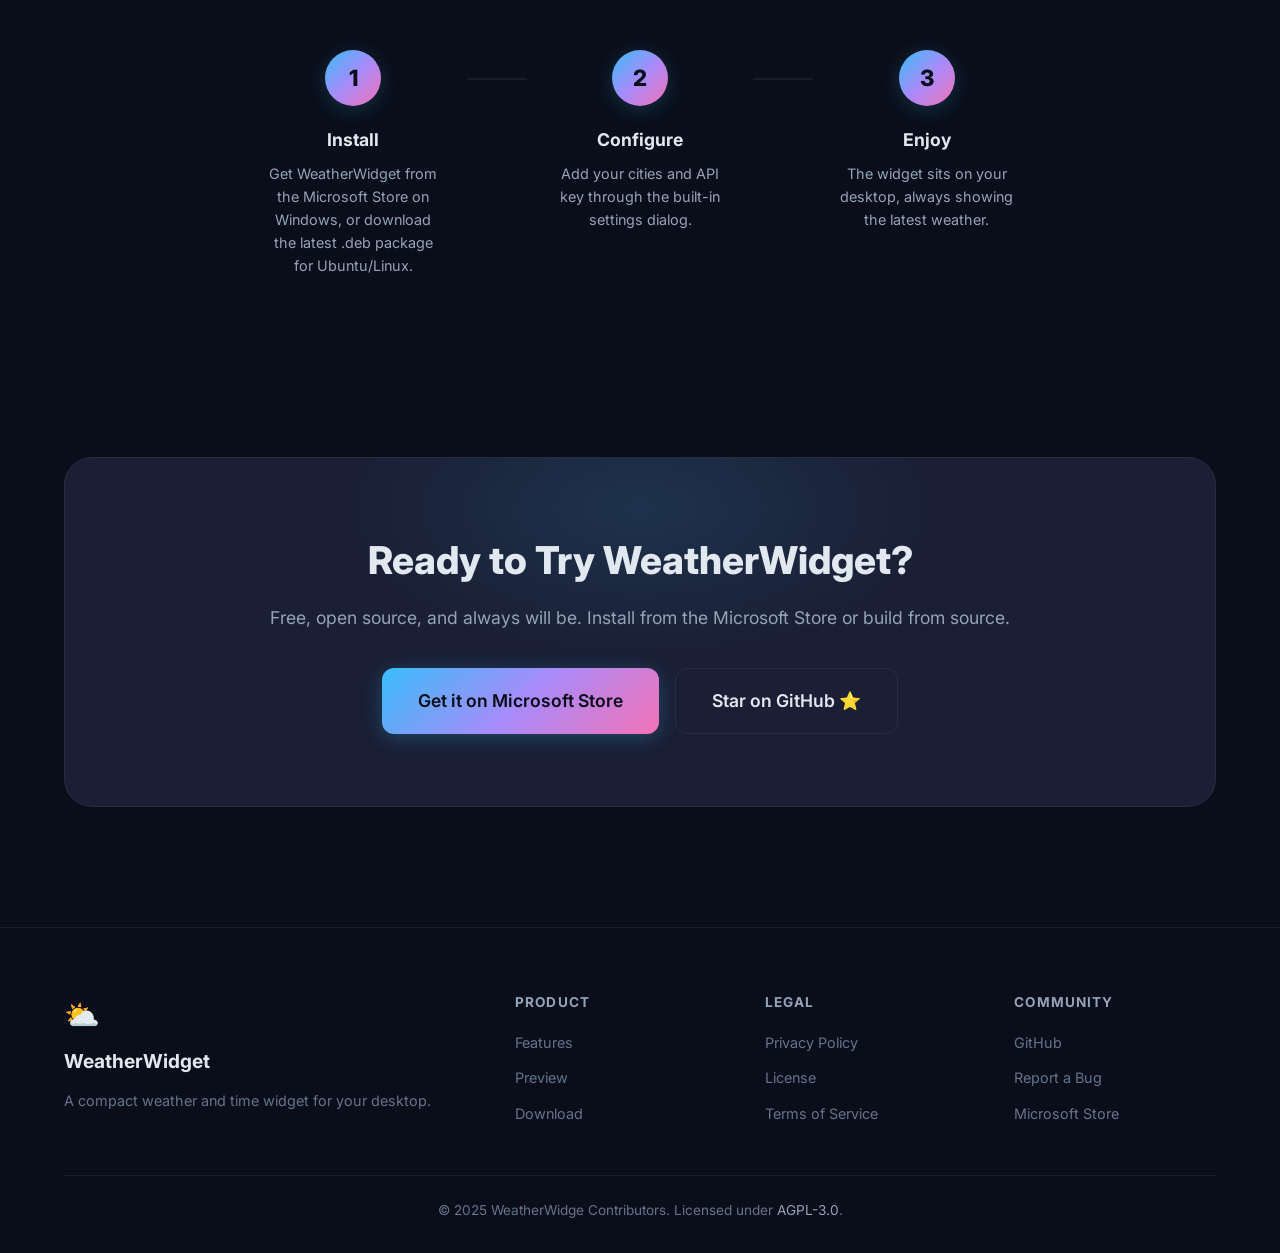
==== commit bcf3730e: "feat: refresh menu in system tray for post system sleep or idle" ====
--- a/docs/site/index.html
+++ b/docs/site/index.html
@@ -58,7 +58,7 @@
   <!-- Hero Section -->
   <header class="hero" id="hero">
     <div class="hero-content">
-      <div class="hero-badge">Open Source &bull; Free Forever &bull; <span id="app-version">v2.0.3</span></div>
+      <div class="hero-badge">Open Source &bull; Free Forever &bull; <span id="app-version">v2.0.4</span></div>
       <h1 class="hero-title">
         Your Desktop.<br />
         <span class="gradient-text">Your Weather.</span><br>
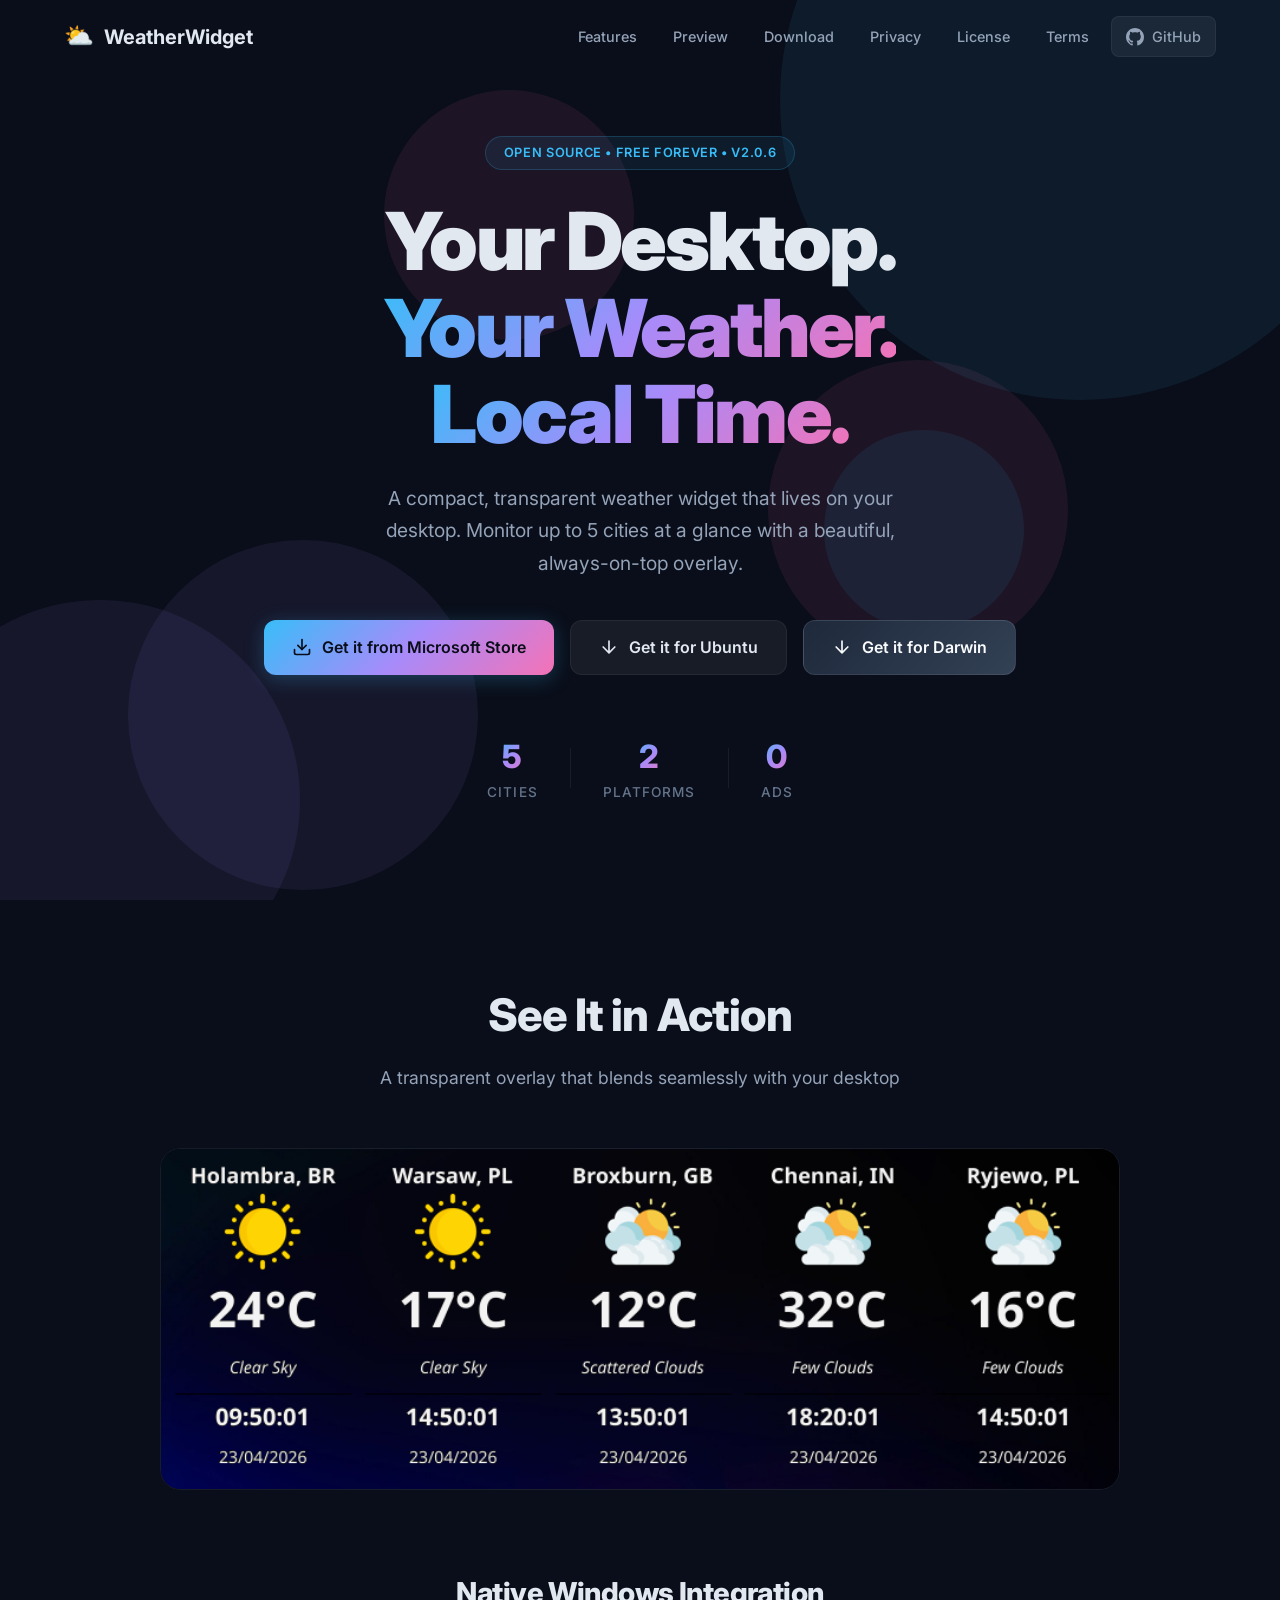
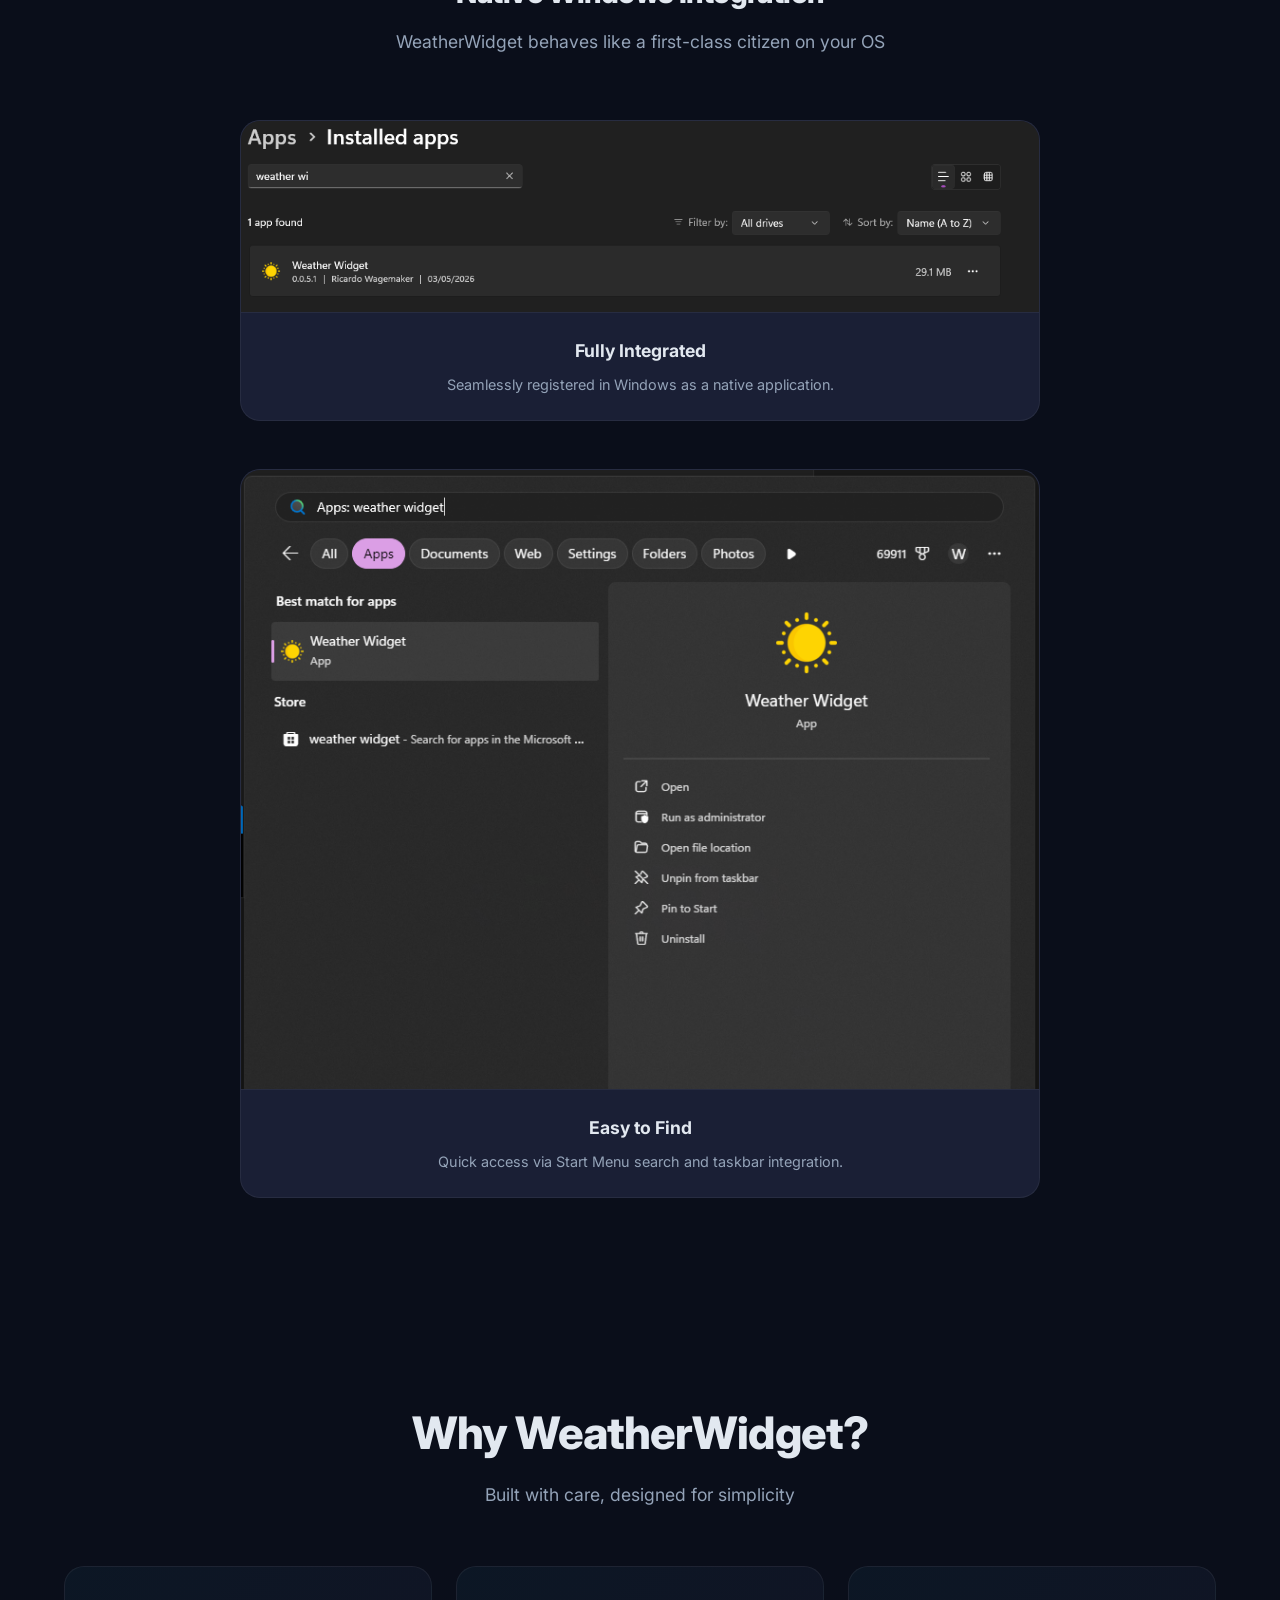
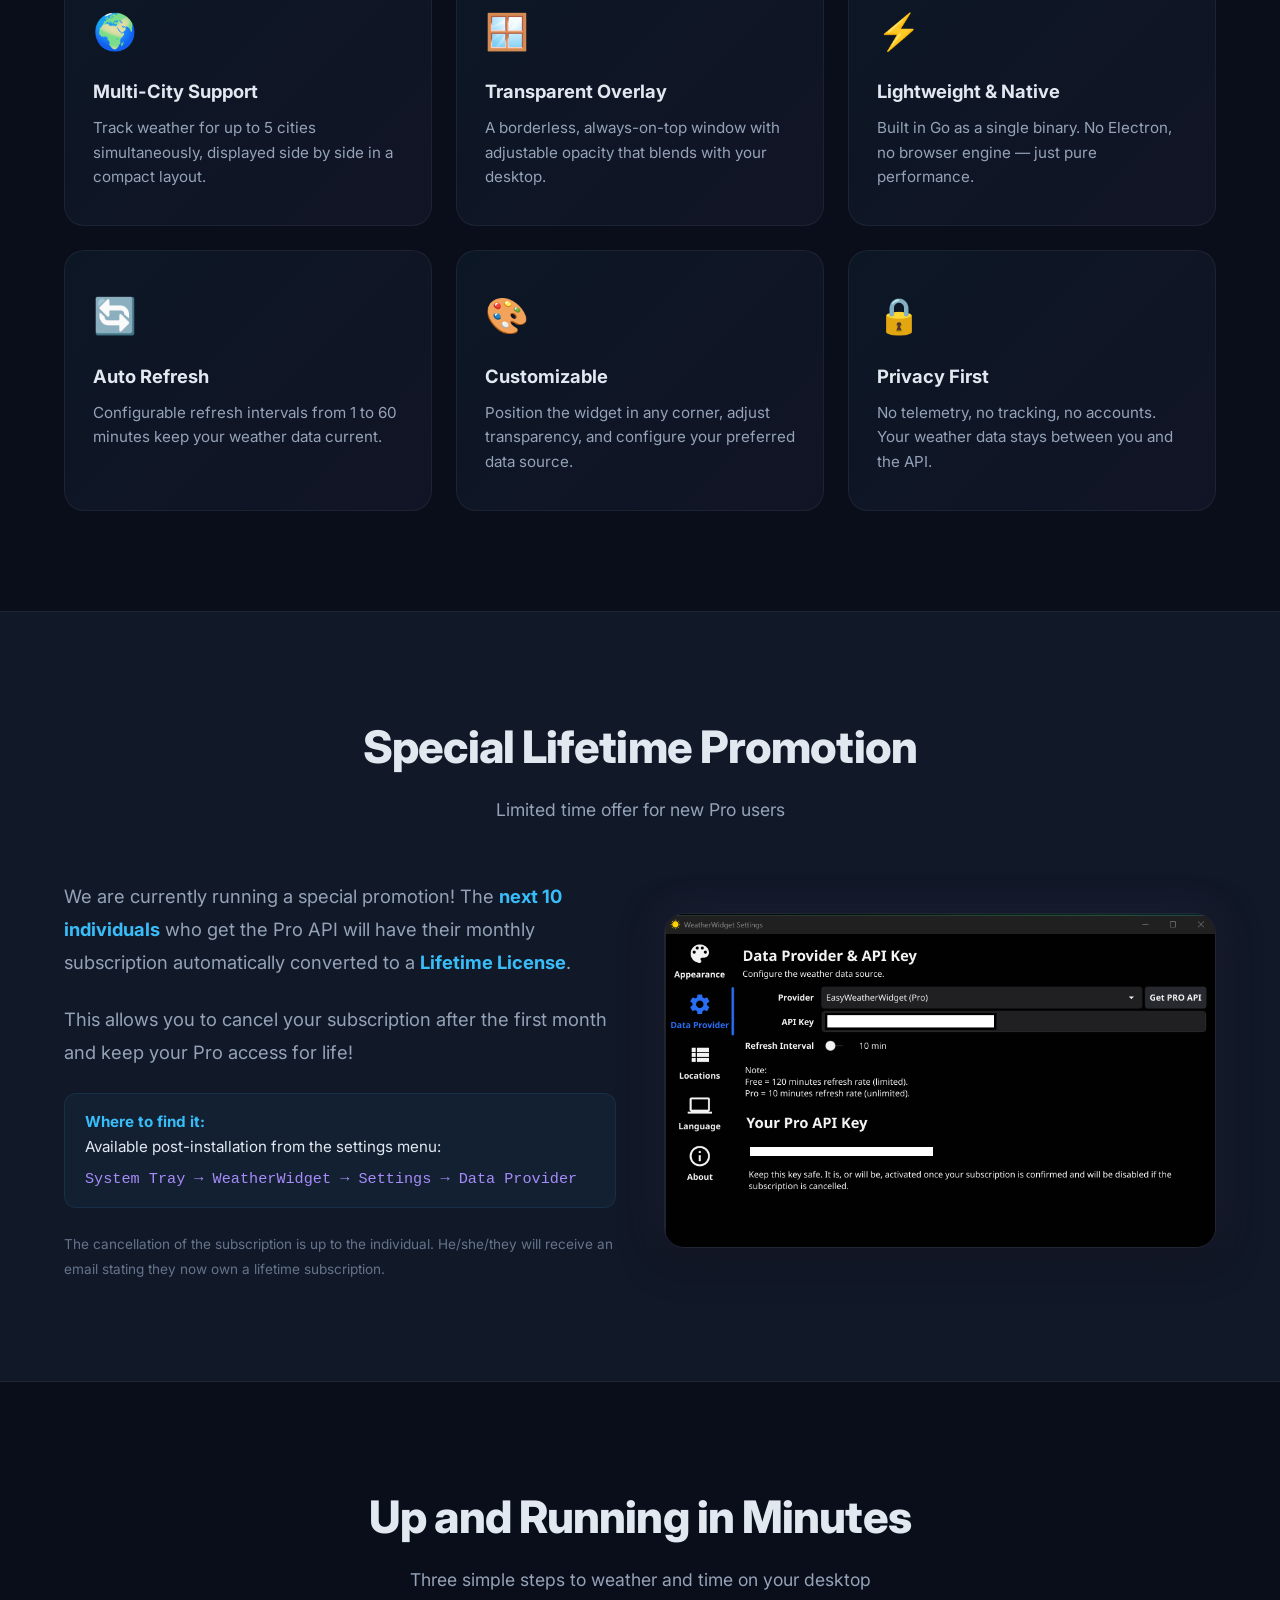
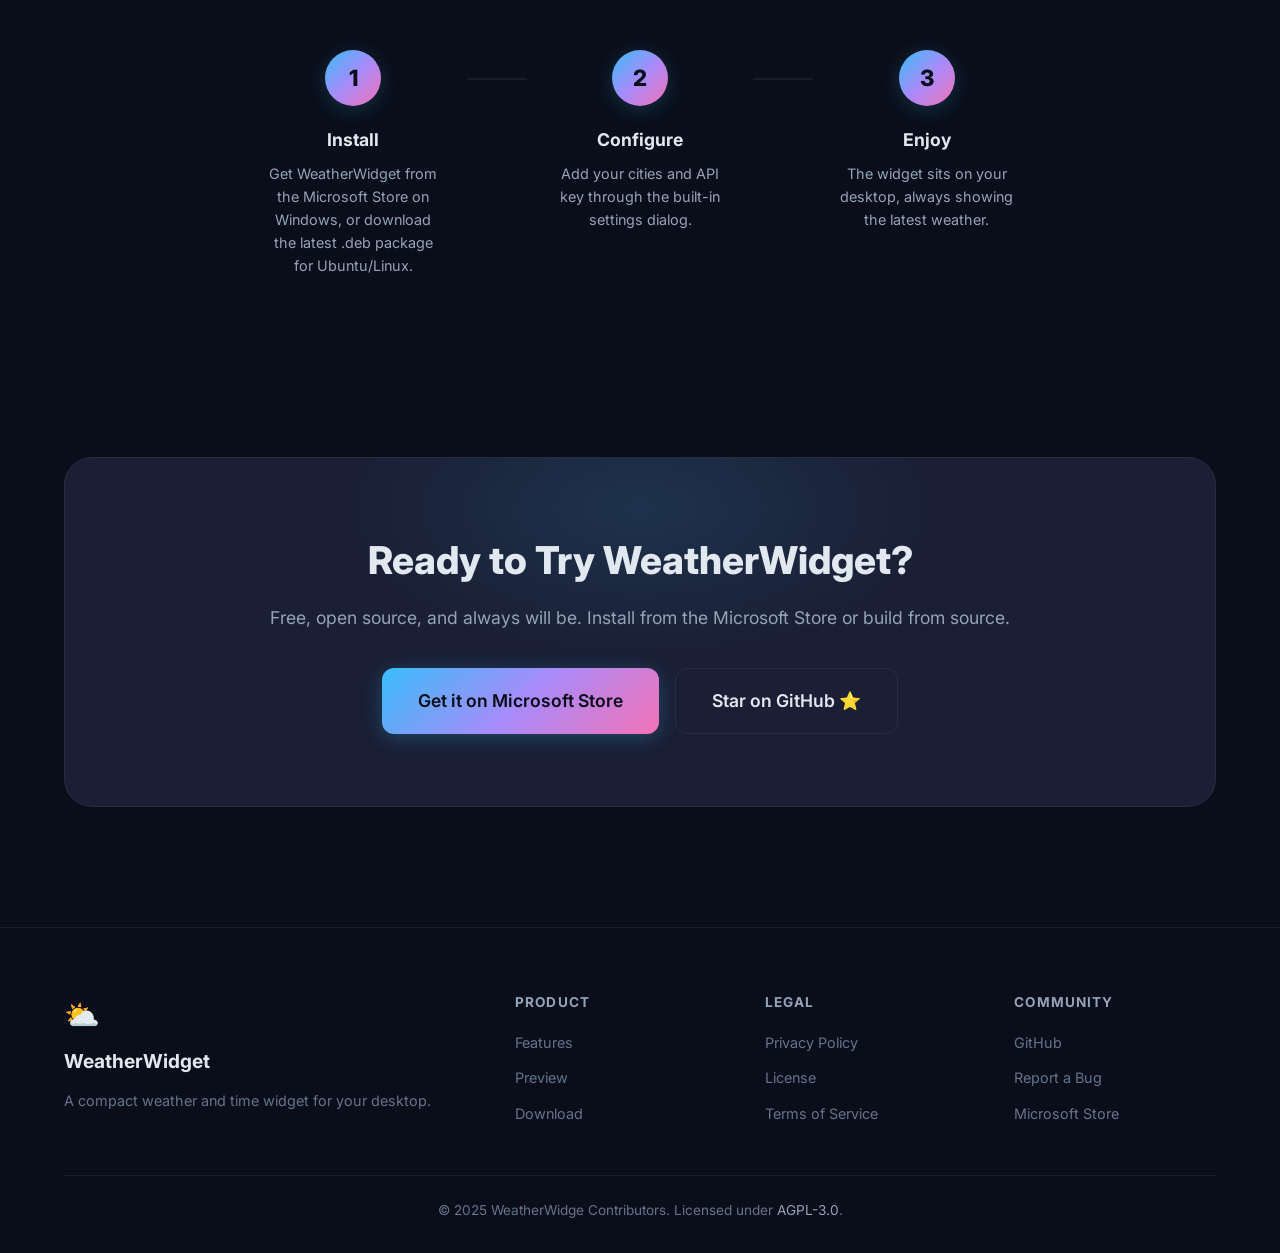
==== commit ee470d3b: "fix: original changes implemented broke other linux distros with wayland, not fixed" ====
--- a/docs/site/index.html
+++ b/docs/site/index.html
@@ -58,7 +58,7 @@
   <!-- Hero Section -->
   <header class="hero" id="hero">
     <div class="hero-content">
-      <div class="hero-badge">Open Source &bull; Free Forever &bull; <span id="app-version">v2.0.4</span></div>
+      <div class="hero-badge">Open Source &bull; Free Forever &bull; <span id="app-version">v2.0.6</span></div>
       <h1 class="hero-title">
         Your Desktop.<br />
         <span class="gradient-text">Your Weather.</span><br>
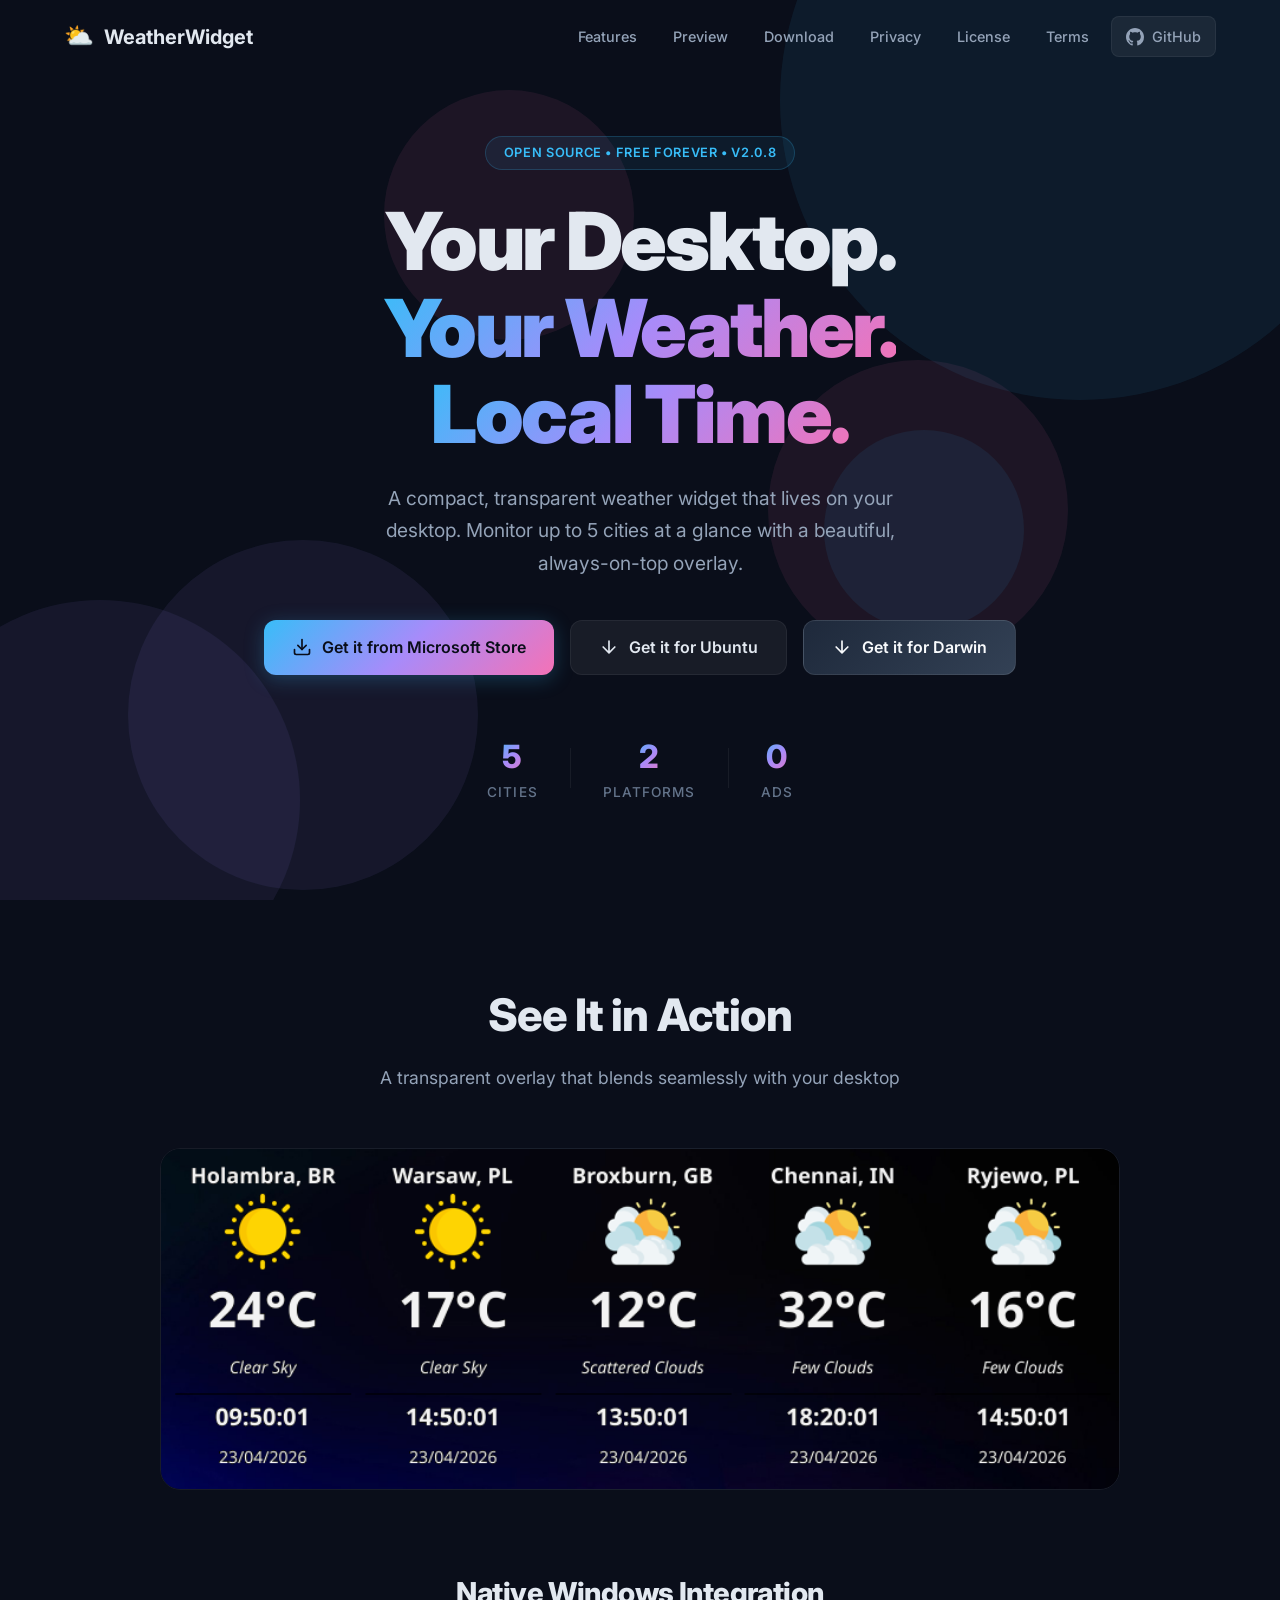
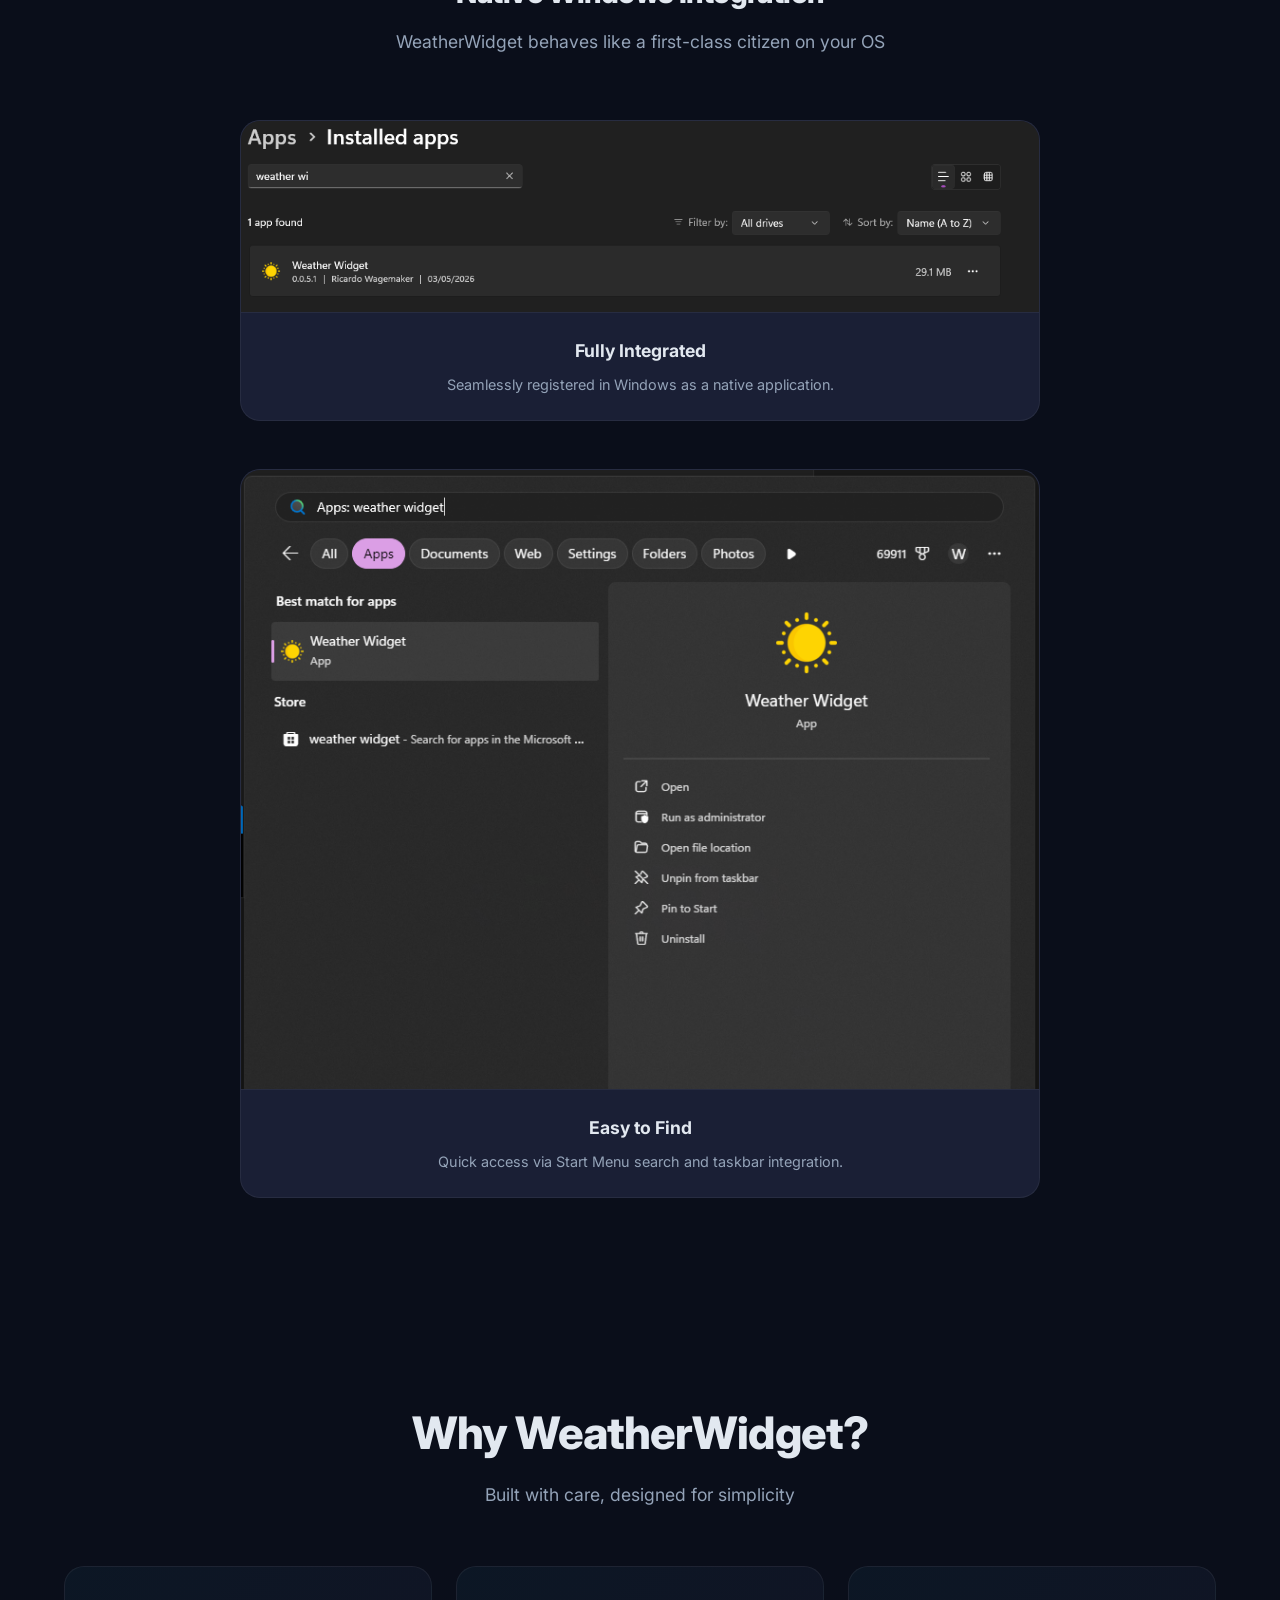
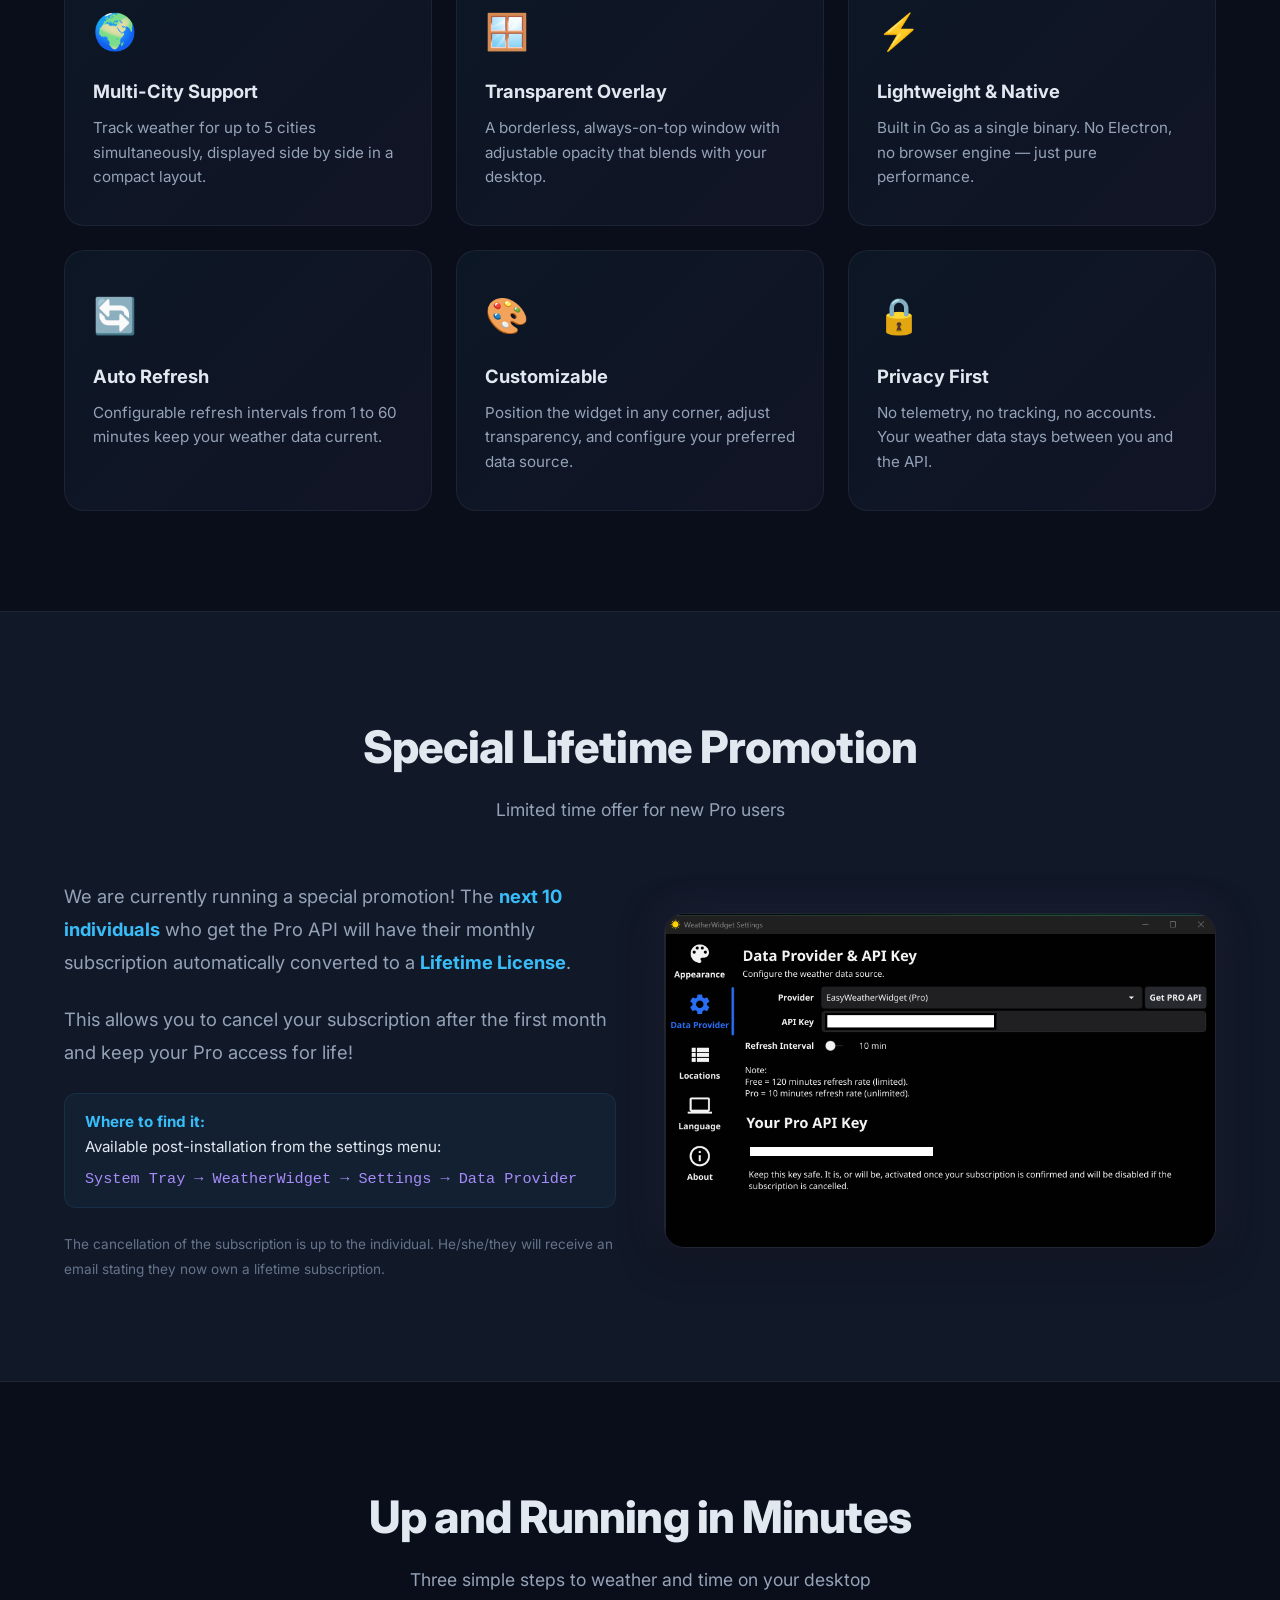
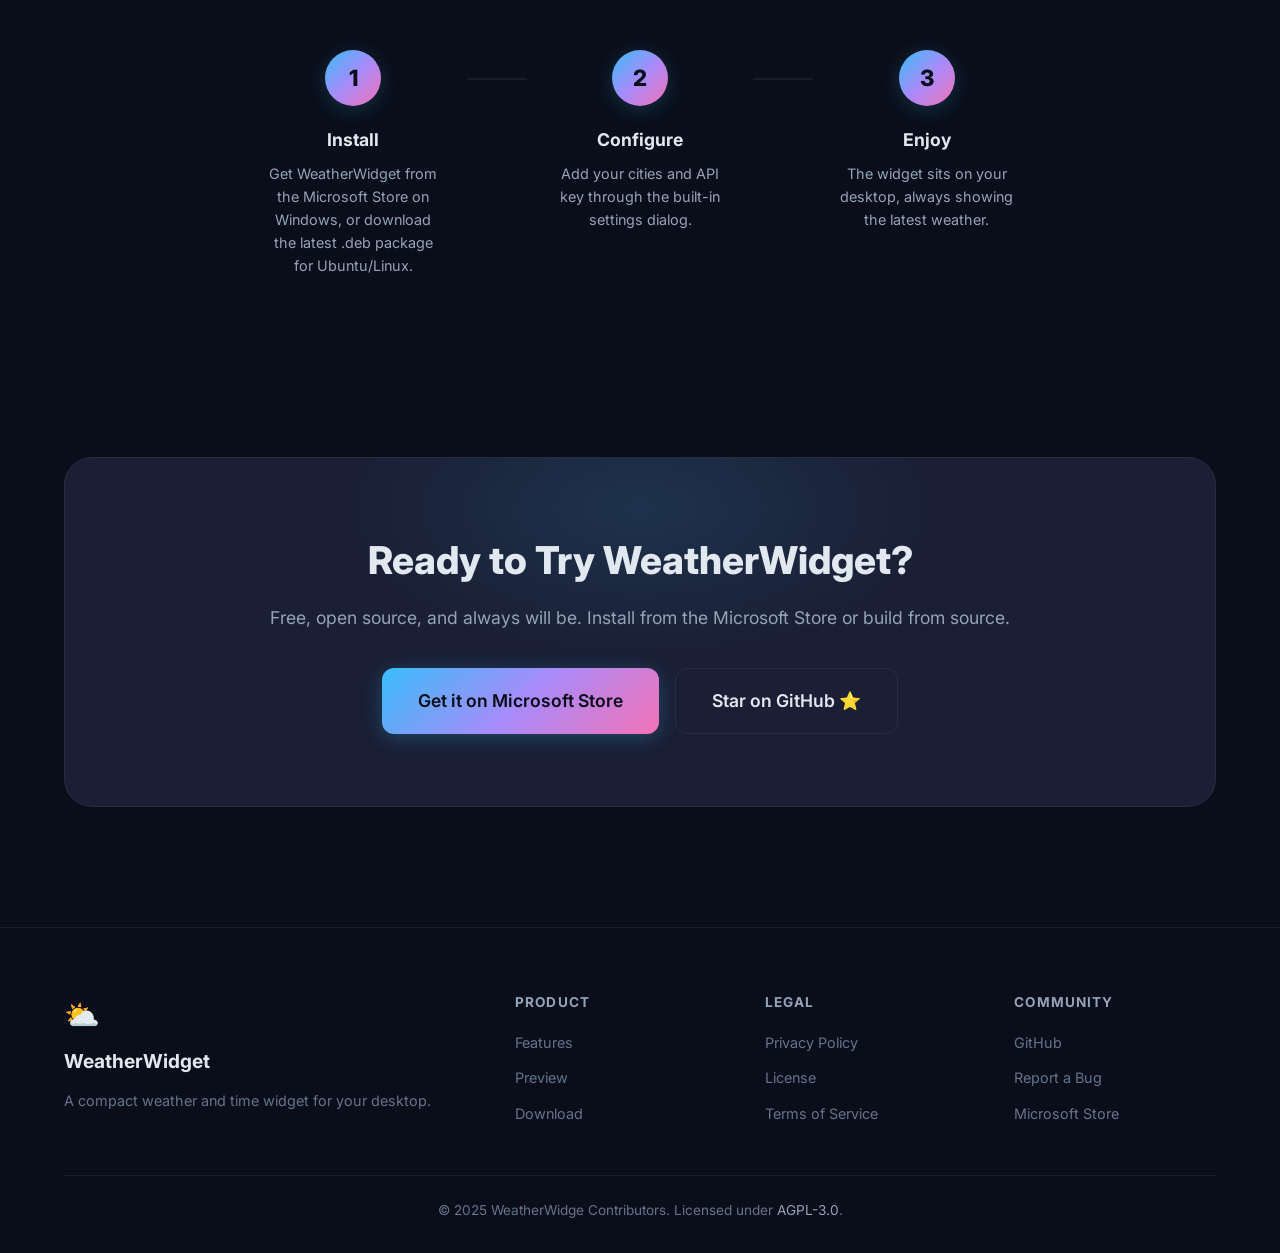
==== commit 7761c385: "Prepare release 2.0.8" ====
--- a/docs/site/index.html
+++ b/docs/site/index.html
@@ -58,7 +58,7 @@
   <!-- Hero Section -->
   <header class="hero" id="hero">
     <div class="hero-content">
-      <div class="hero-badge">Open Source &bull; Free Forever &bull; <span id="app-version">v2.0.6</span></div>
+      <div class="hero-badge">Open Source &bull; Free Forever &bull; <span id="app-version">v2.0.8</span></div>
       <h1 class="hero-title">
         Your Desktop.<br />
         <span class="gradient-text">Your Weather.</span><br>
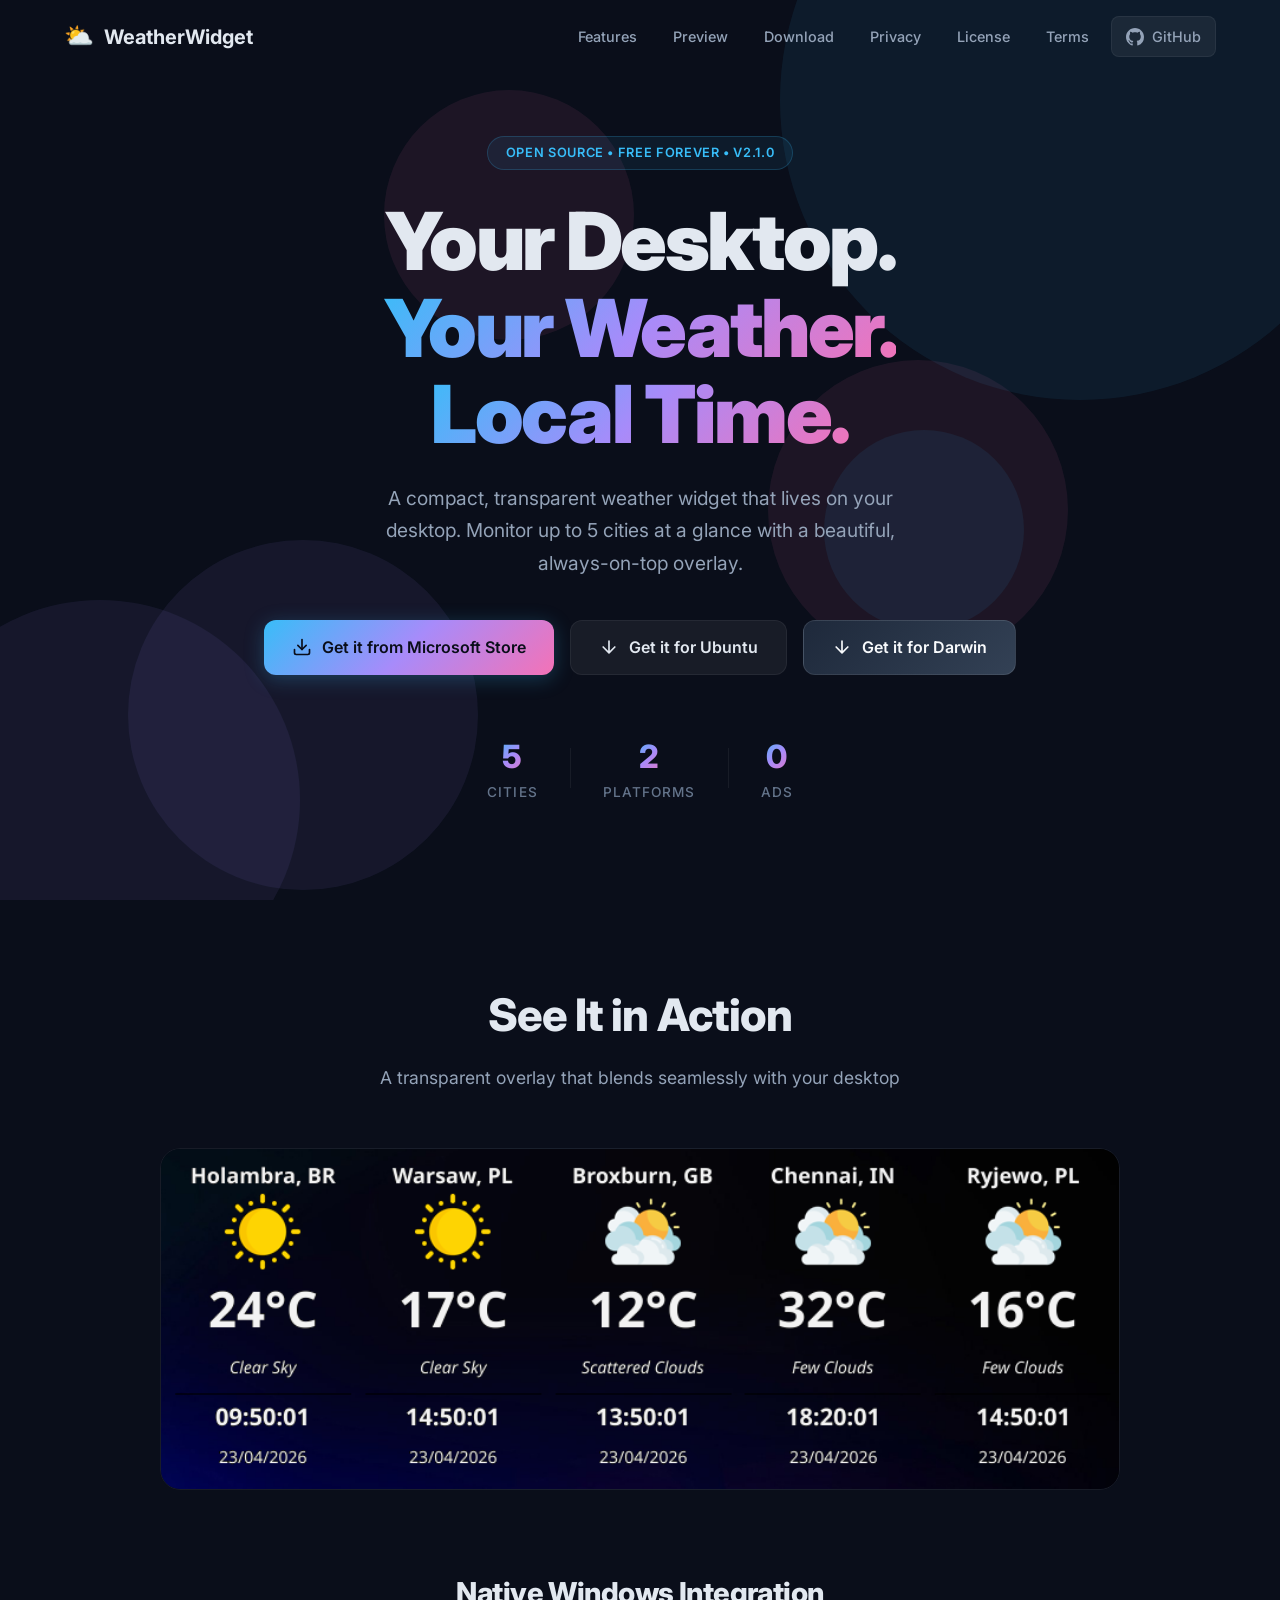
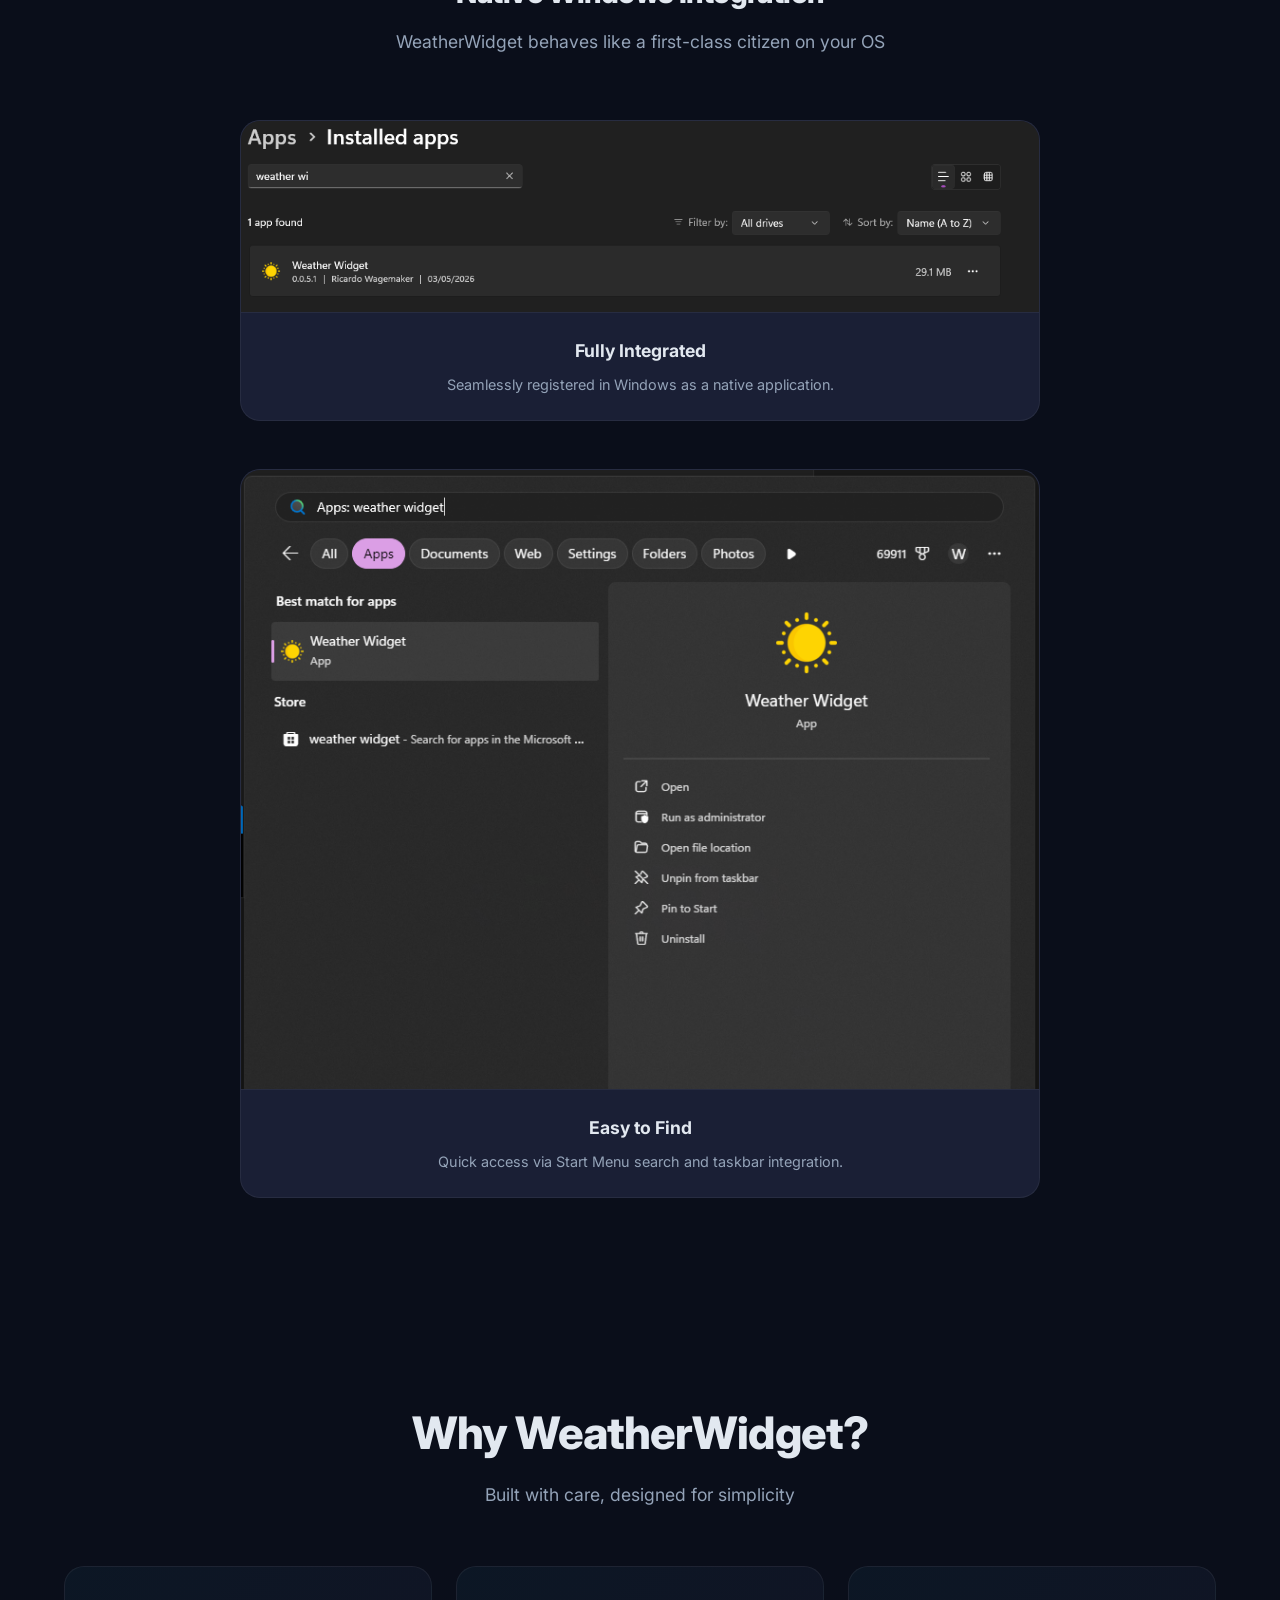
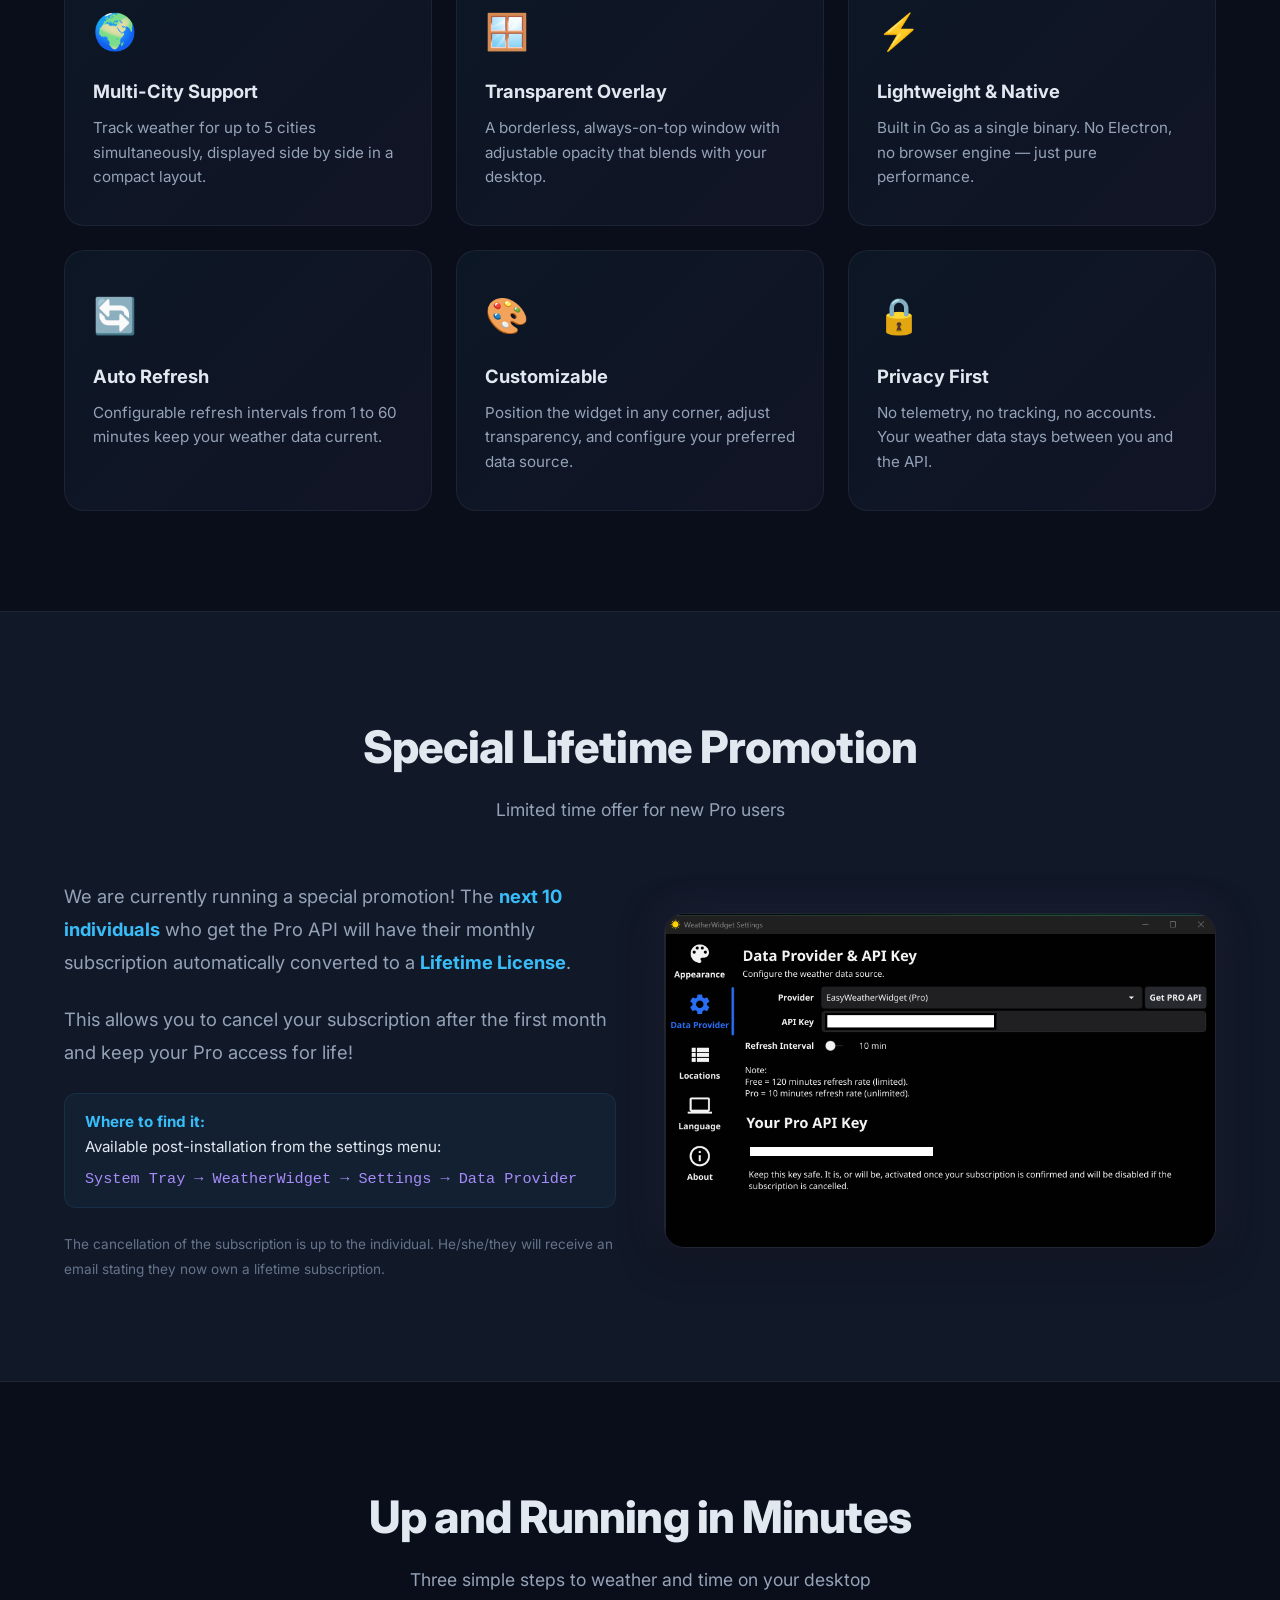
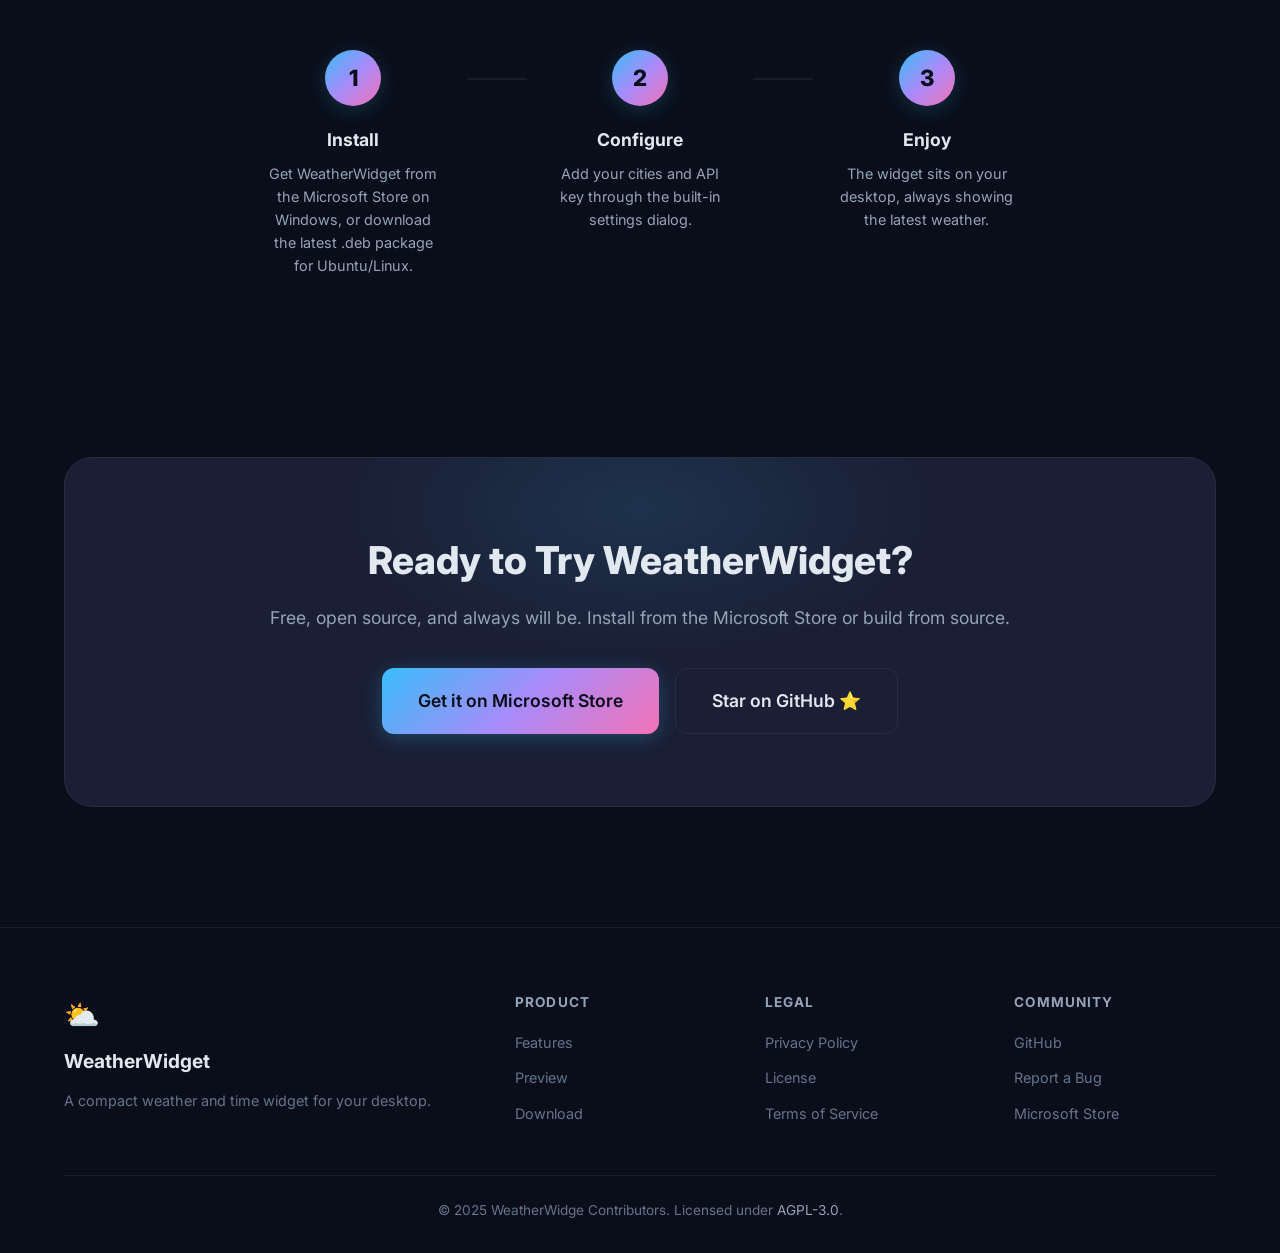
==== commit be4386fb: "feat: add documentation site, localization files, and release assets version 2.1.0" ====
--- a/docs/site/index.html
+++ b/docs/site/index.html
@@ -58,7 +58,7 @@
   <!-- Hero Section -->
   <header class="hero" id="hero">
     <div class="hero-content">
-      <div class="hero-badge">Open Source &bull; Free Forever &bull; <span id="app-version">v2.0.8</span></div>
+      <div class="hero-badge">Open Source &bull; Free Forever &bull; <span id="app-version">v2.1.0</span></div>
       <h1 class="hero-title">
         Your Desktop.<br />
         <span class="gradient-text">Your Weather.</span><br>
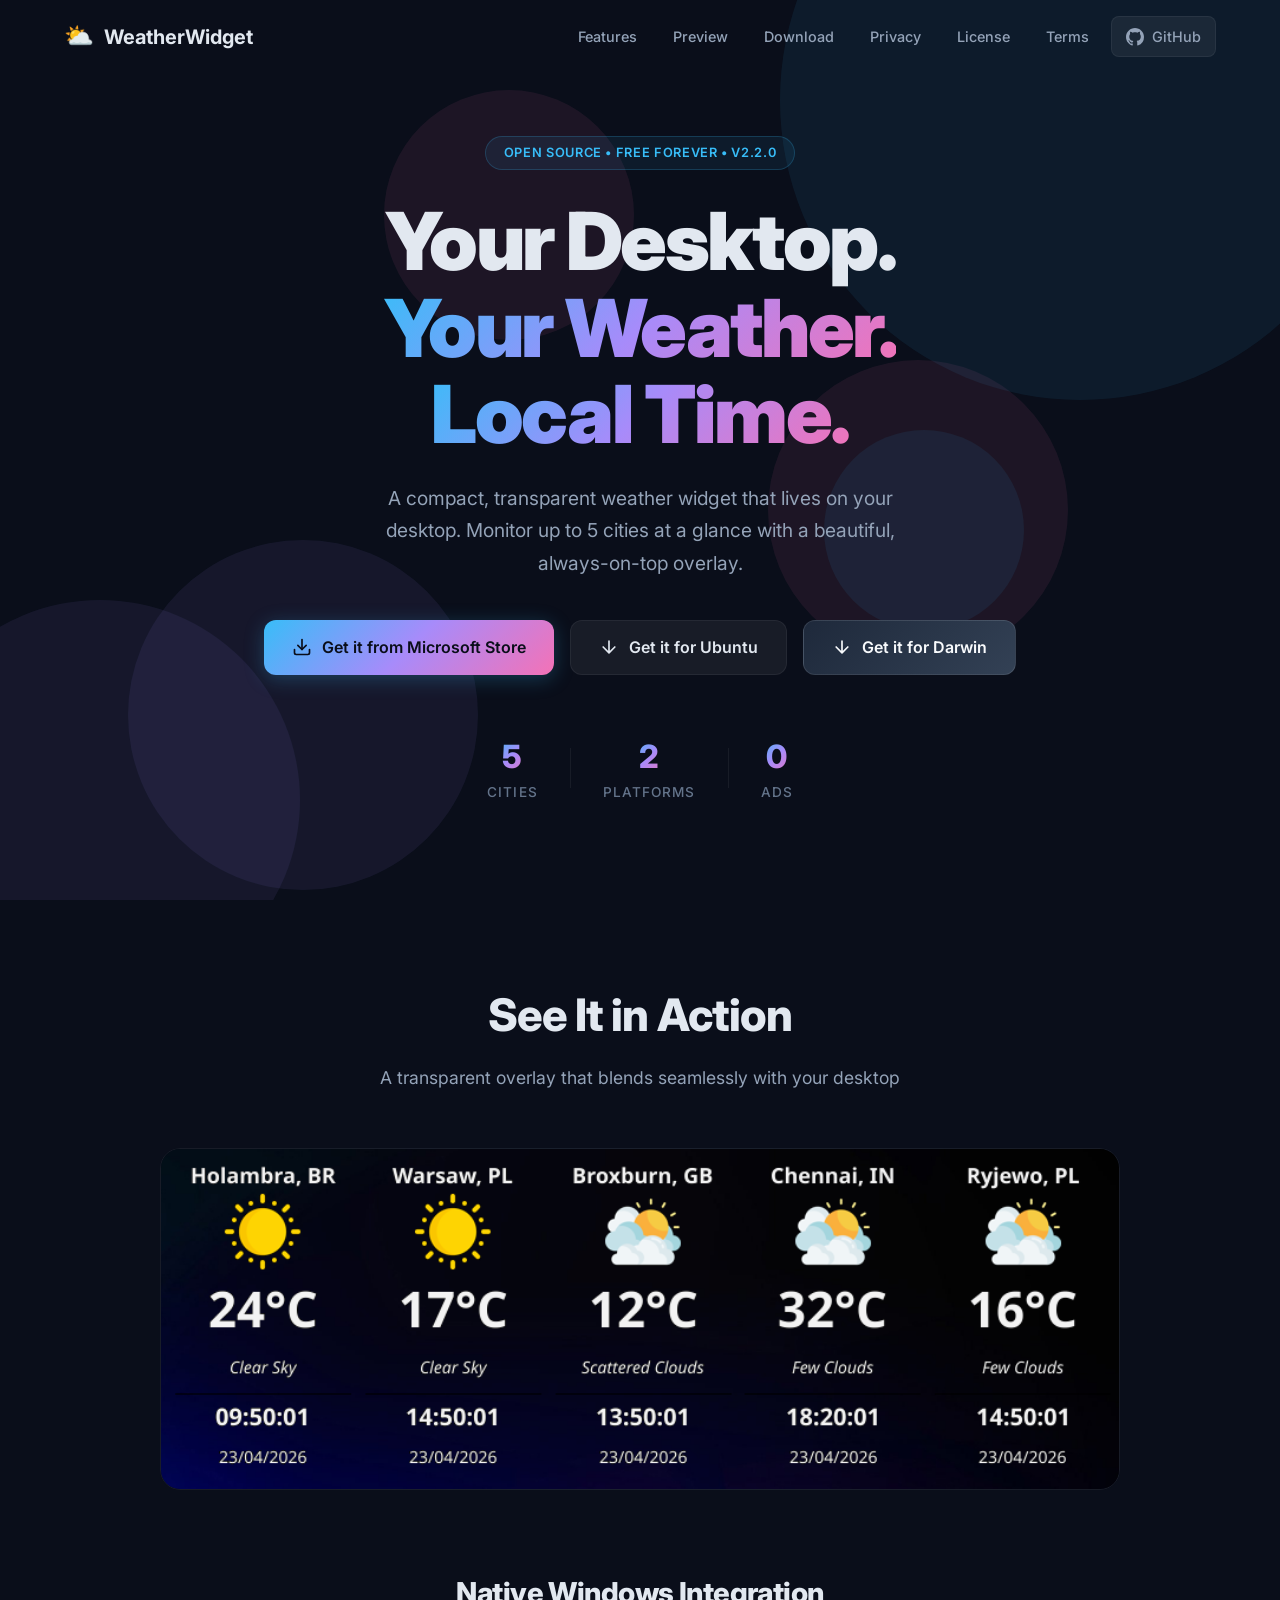
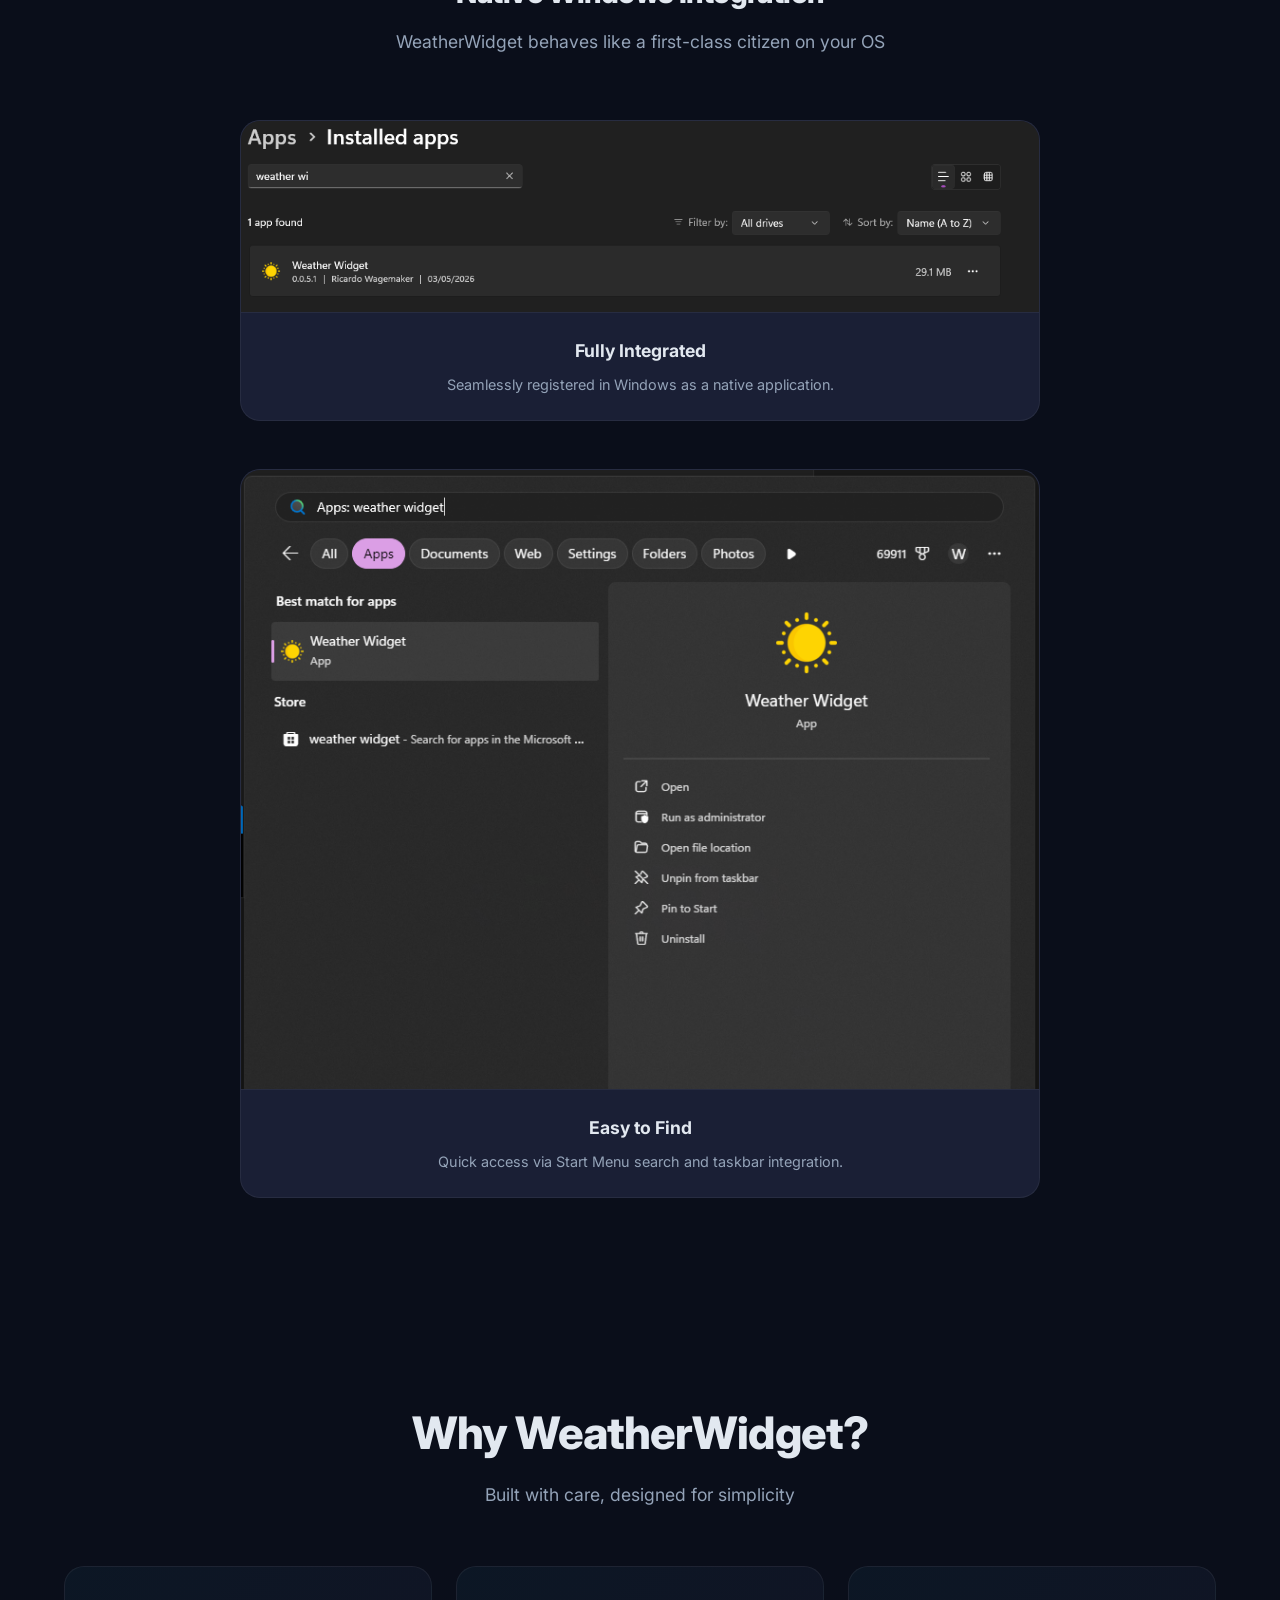
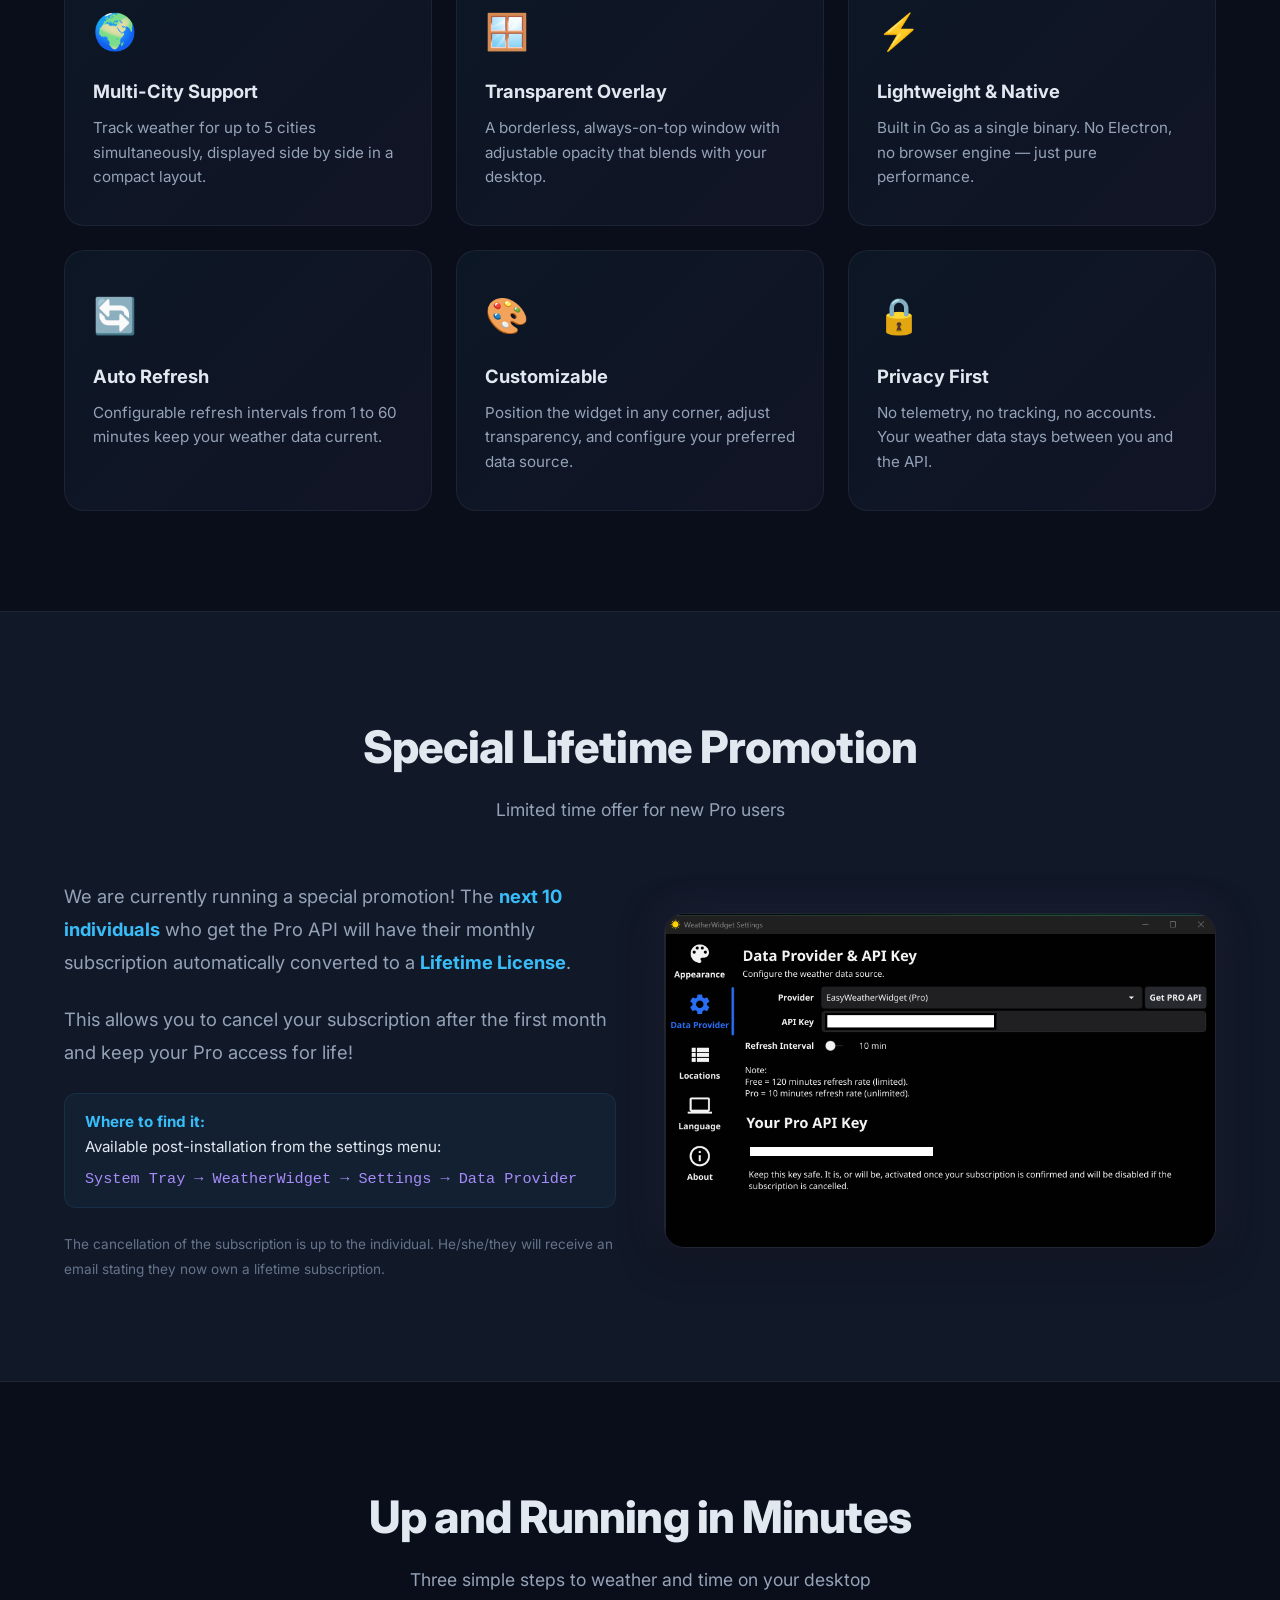
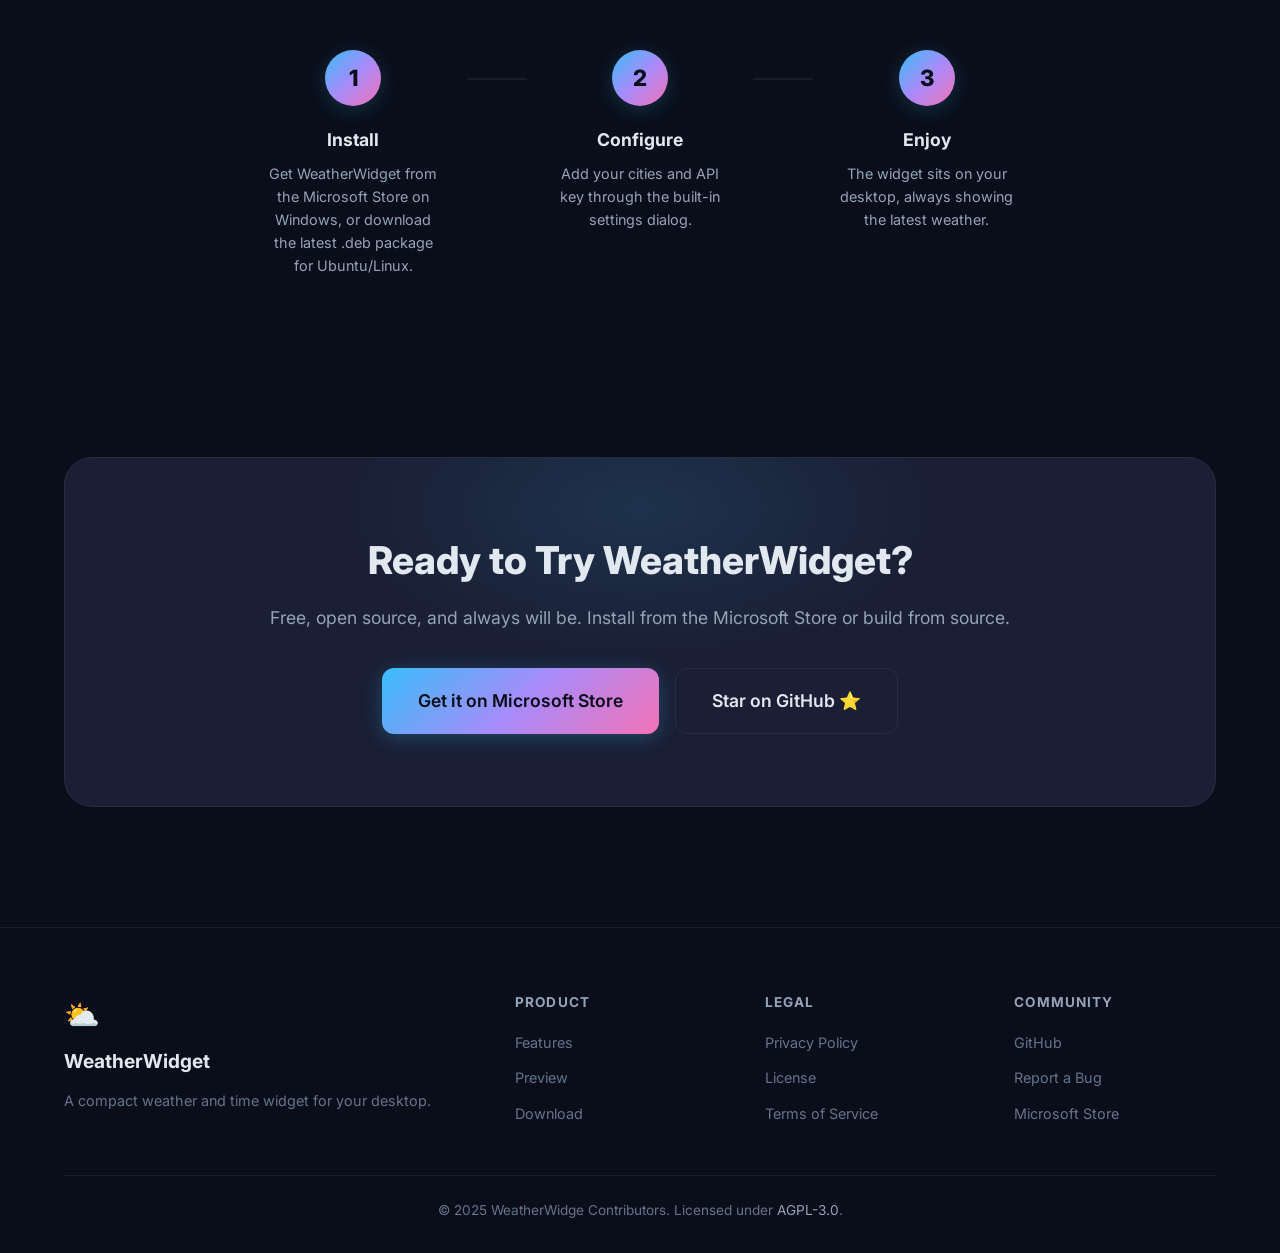
==== commit 1cb32205: "Update version number from 2.1.0 to 2.2.0 in README.md build instructions - Update hero section vers" ====
--- a/docs/site/index.html
+++ b/docs/site/index.html
@@ -58,7 +58,7 @@
   <!-- Hero Section -->
   <header class="hero" id="hero">
     <div class="hero-content">
-      <div class="hero-badge">Open Source &bull; Free Forever &bull; <span id="app-version">v2.1.0</span></div>
+      <div class="hero-badge">Open Source &bull; Free Forever &bull; <span id="app-version">v2.2.0</span></div>
       <h1 class="hero-title">
         Your Desktop.<br />
         <span class="gradient-text">Your Weather.</span><br>
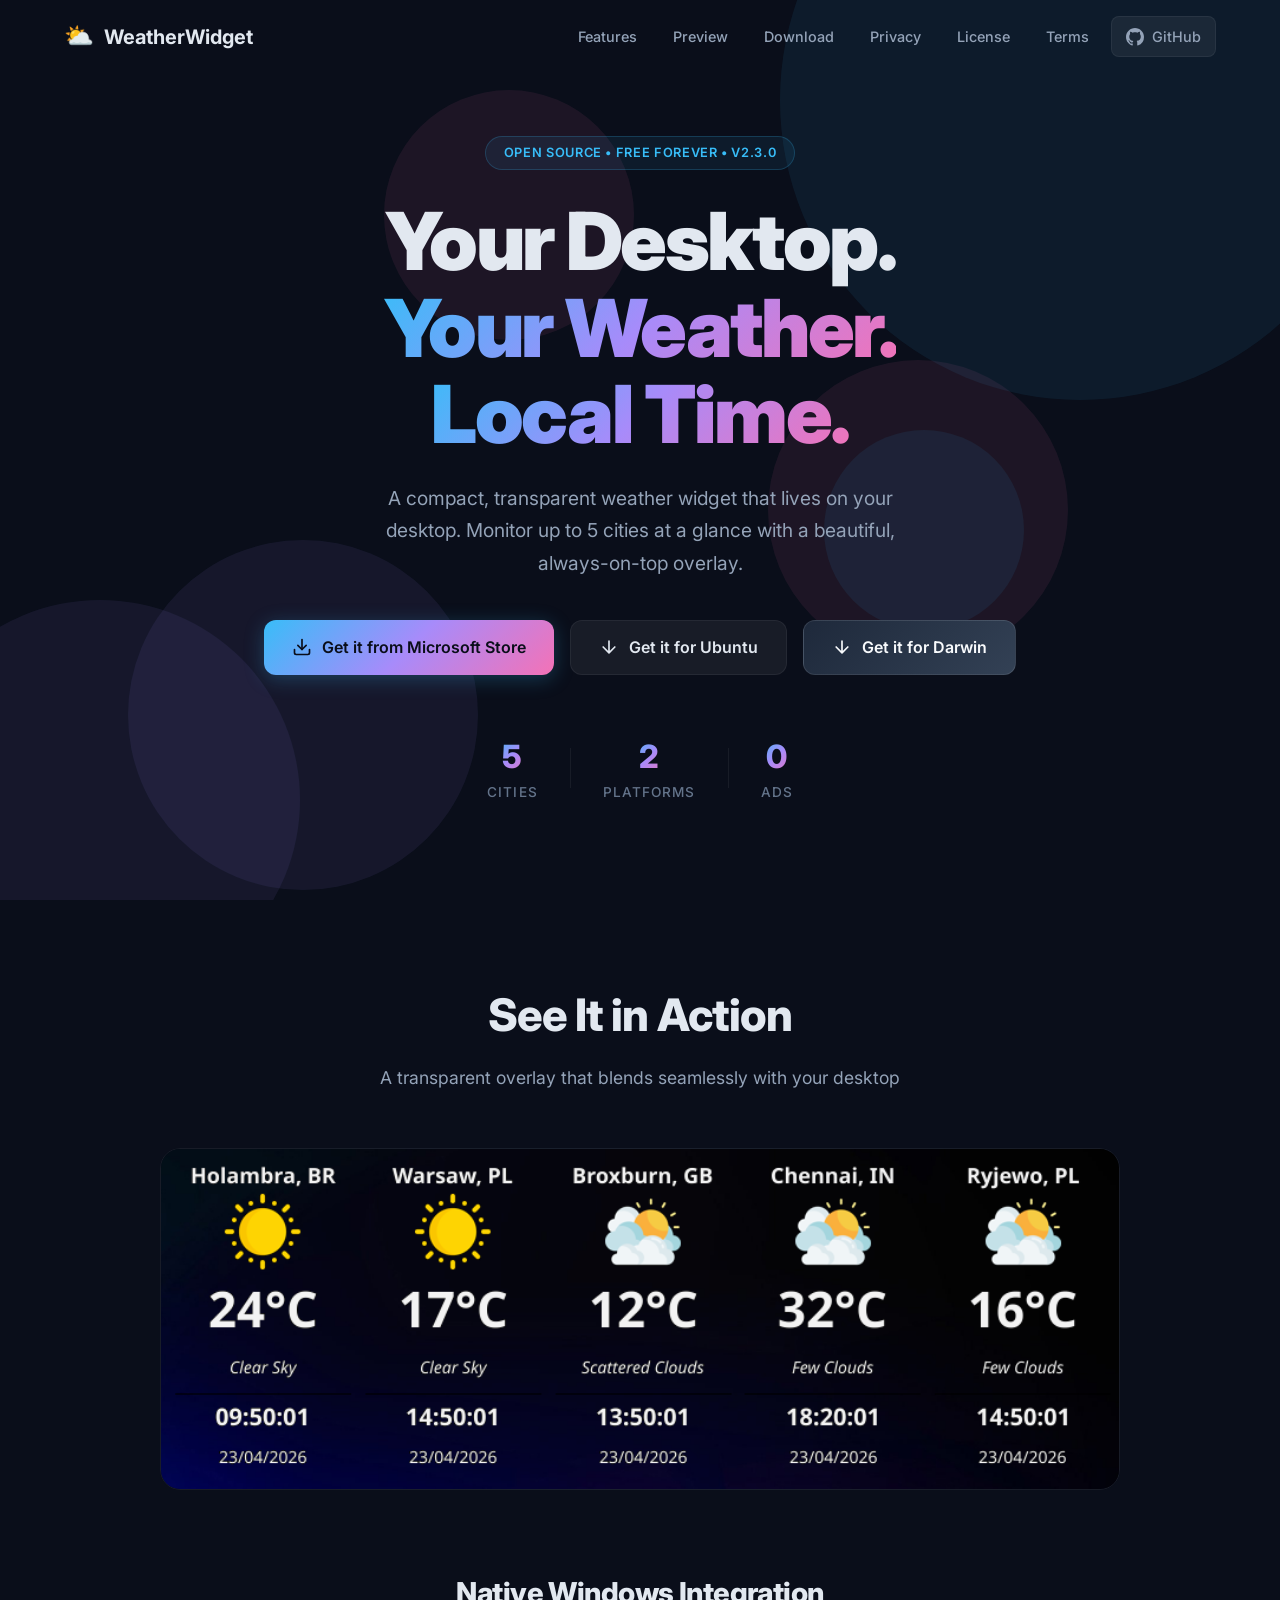
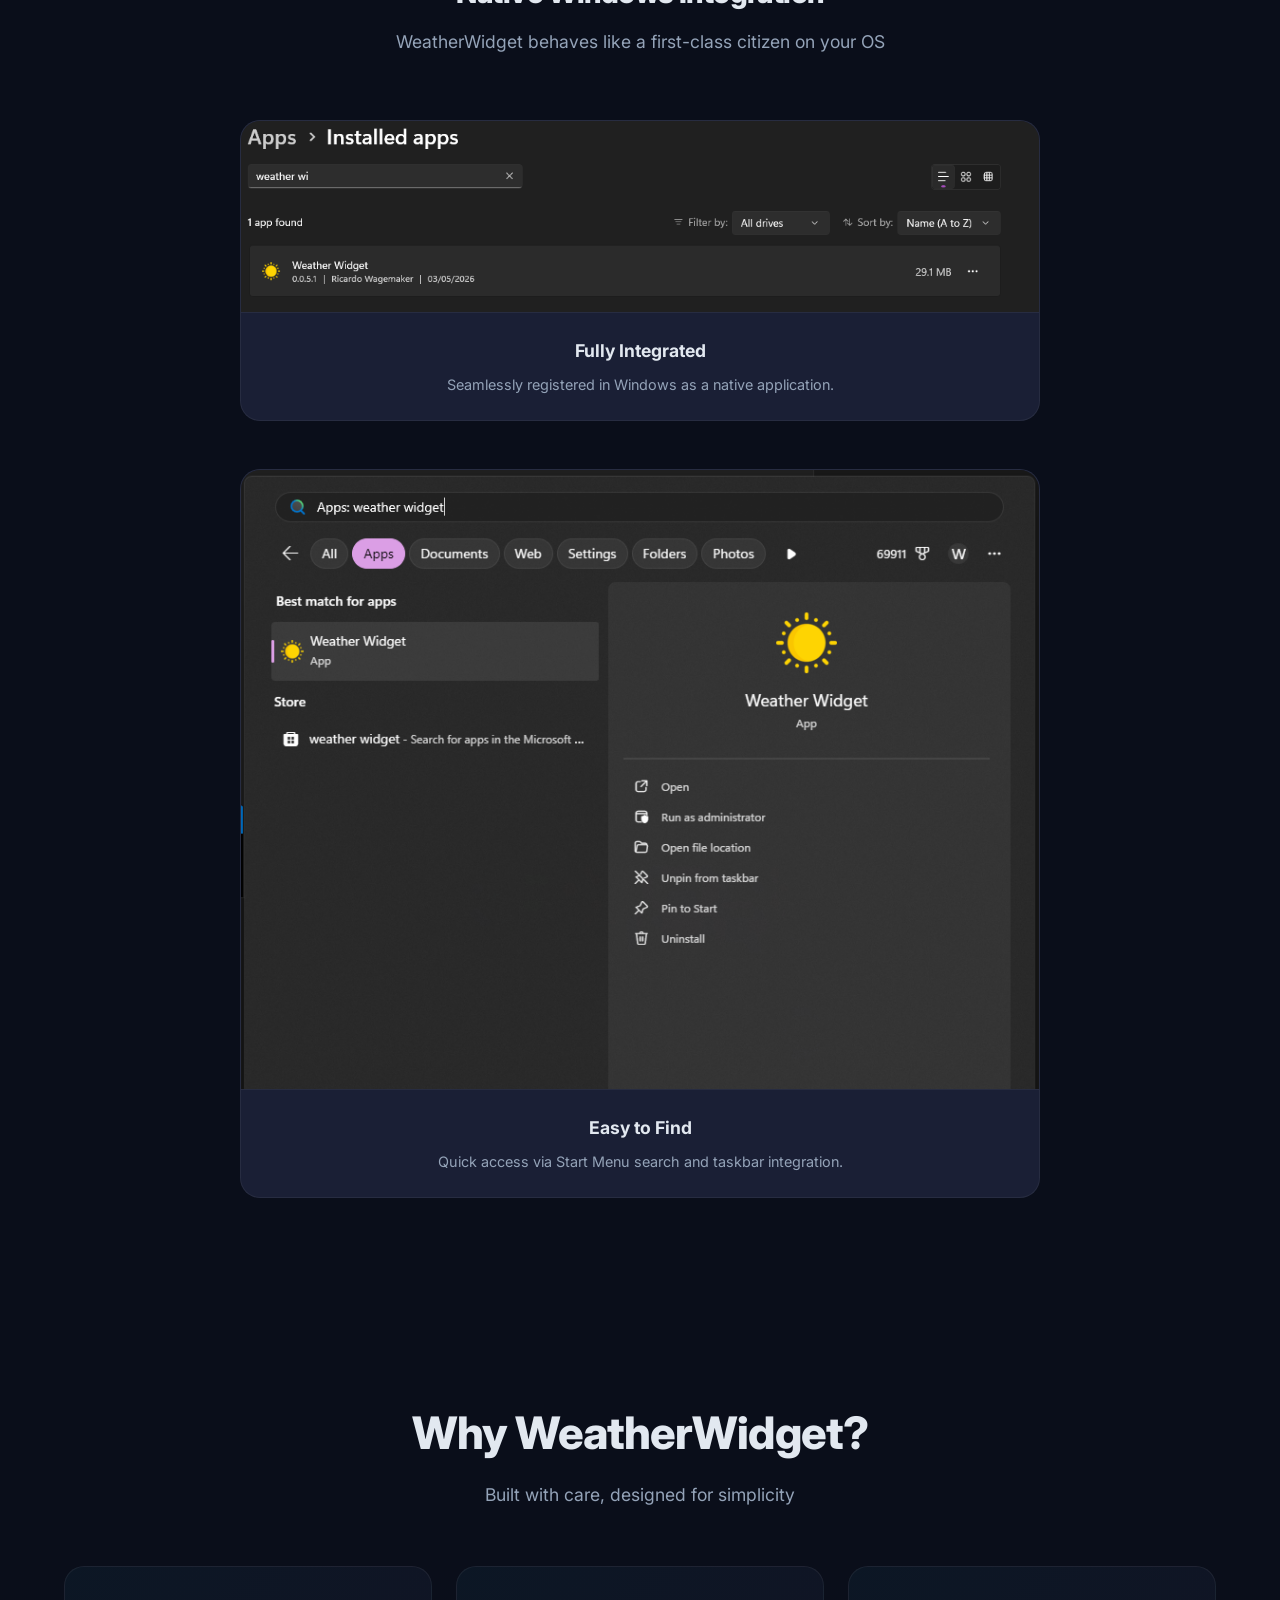
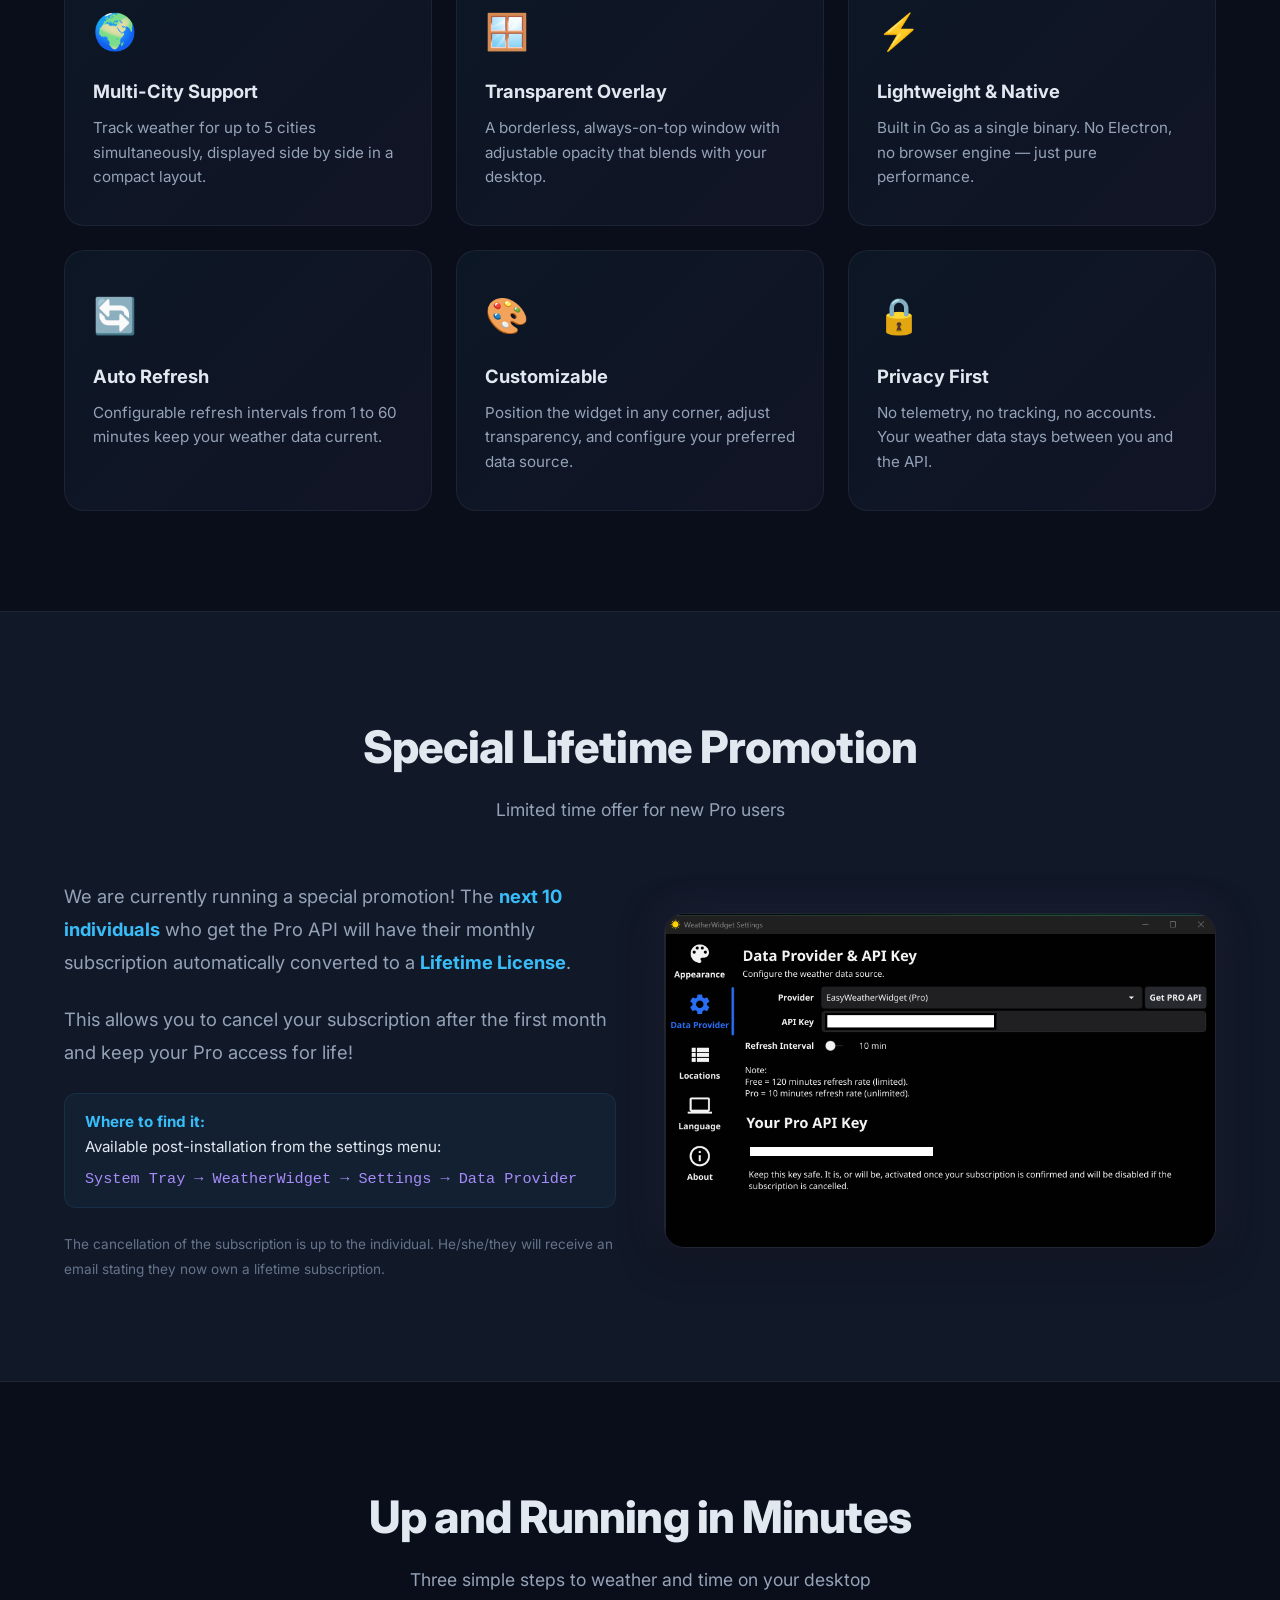
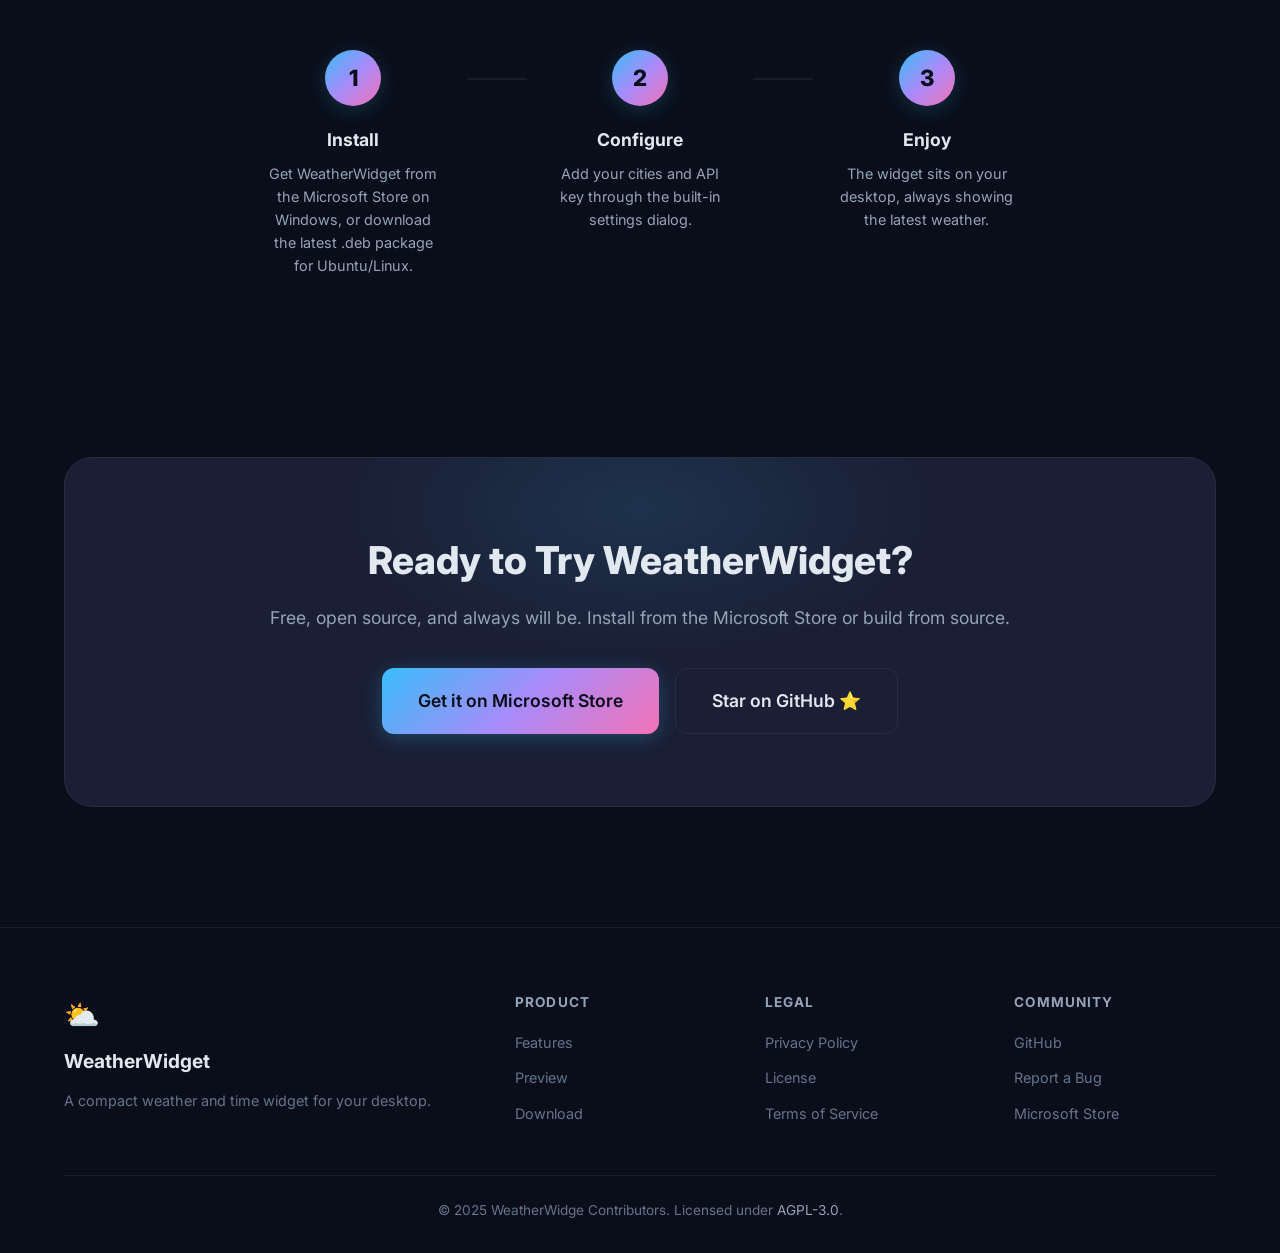
==== commit 486fc1f7: "Ongoing progress of create native windows APP" ====
--- a/docs/site/index.html
+++ b/docs/site/index.html
@@ -58,7 +58,7 @@
   <!-- Hero Section -->
   <header class="hero" id="hero">
     <div class="hero-content">
-      <div class="hero-badge">Open Source &bull; Free Forever &bull; <span id="app-version">v2.2.0</span></div>
+      <div class="hero-badge">Open Source &bull; Free Forever &bull; <span id="app-version">v2.3.0</span></div>
       <h1 class="hero-title">
         Your Desktop.<br />
         <span class="gradient-text">Your Weather.</span><br>
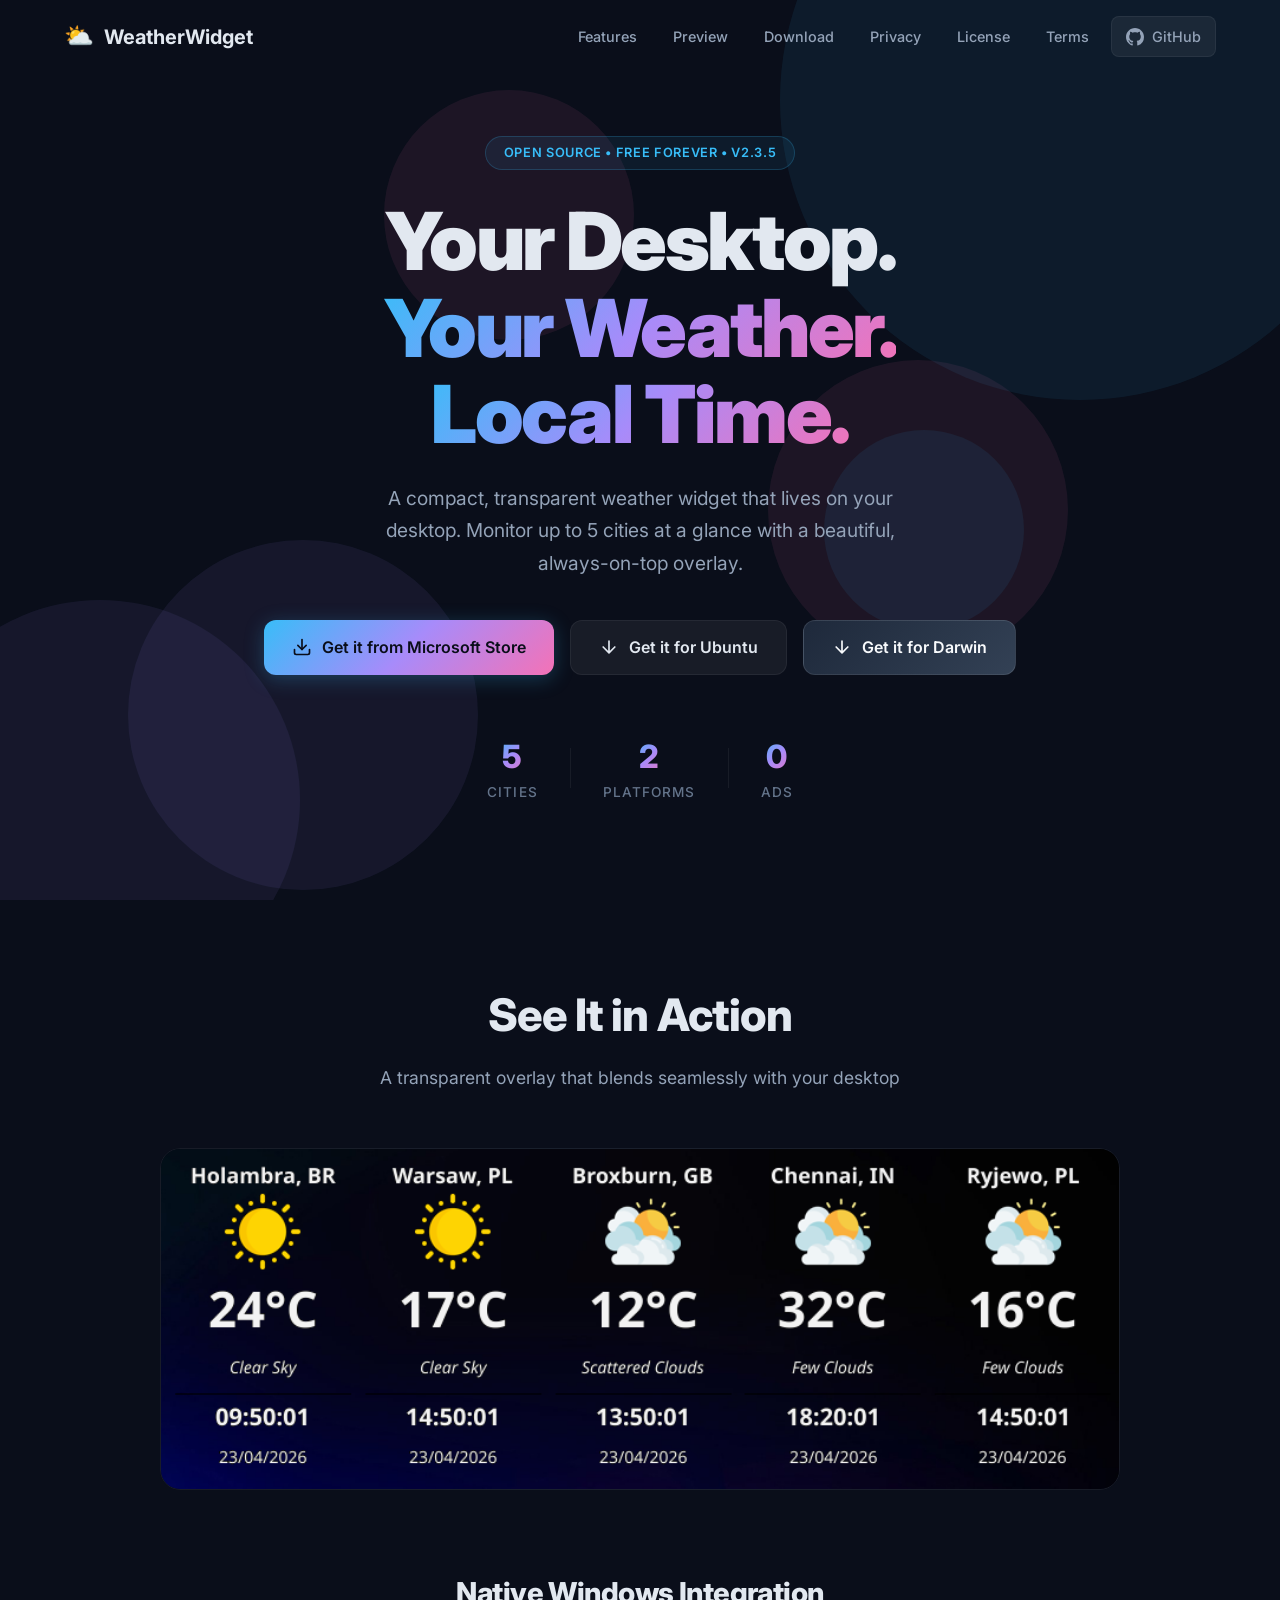
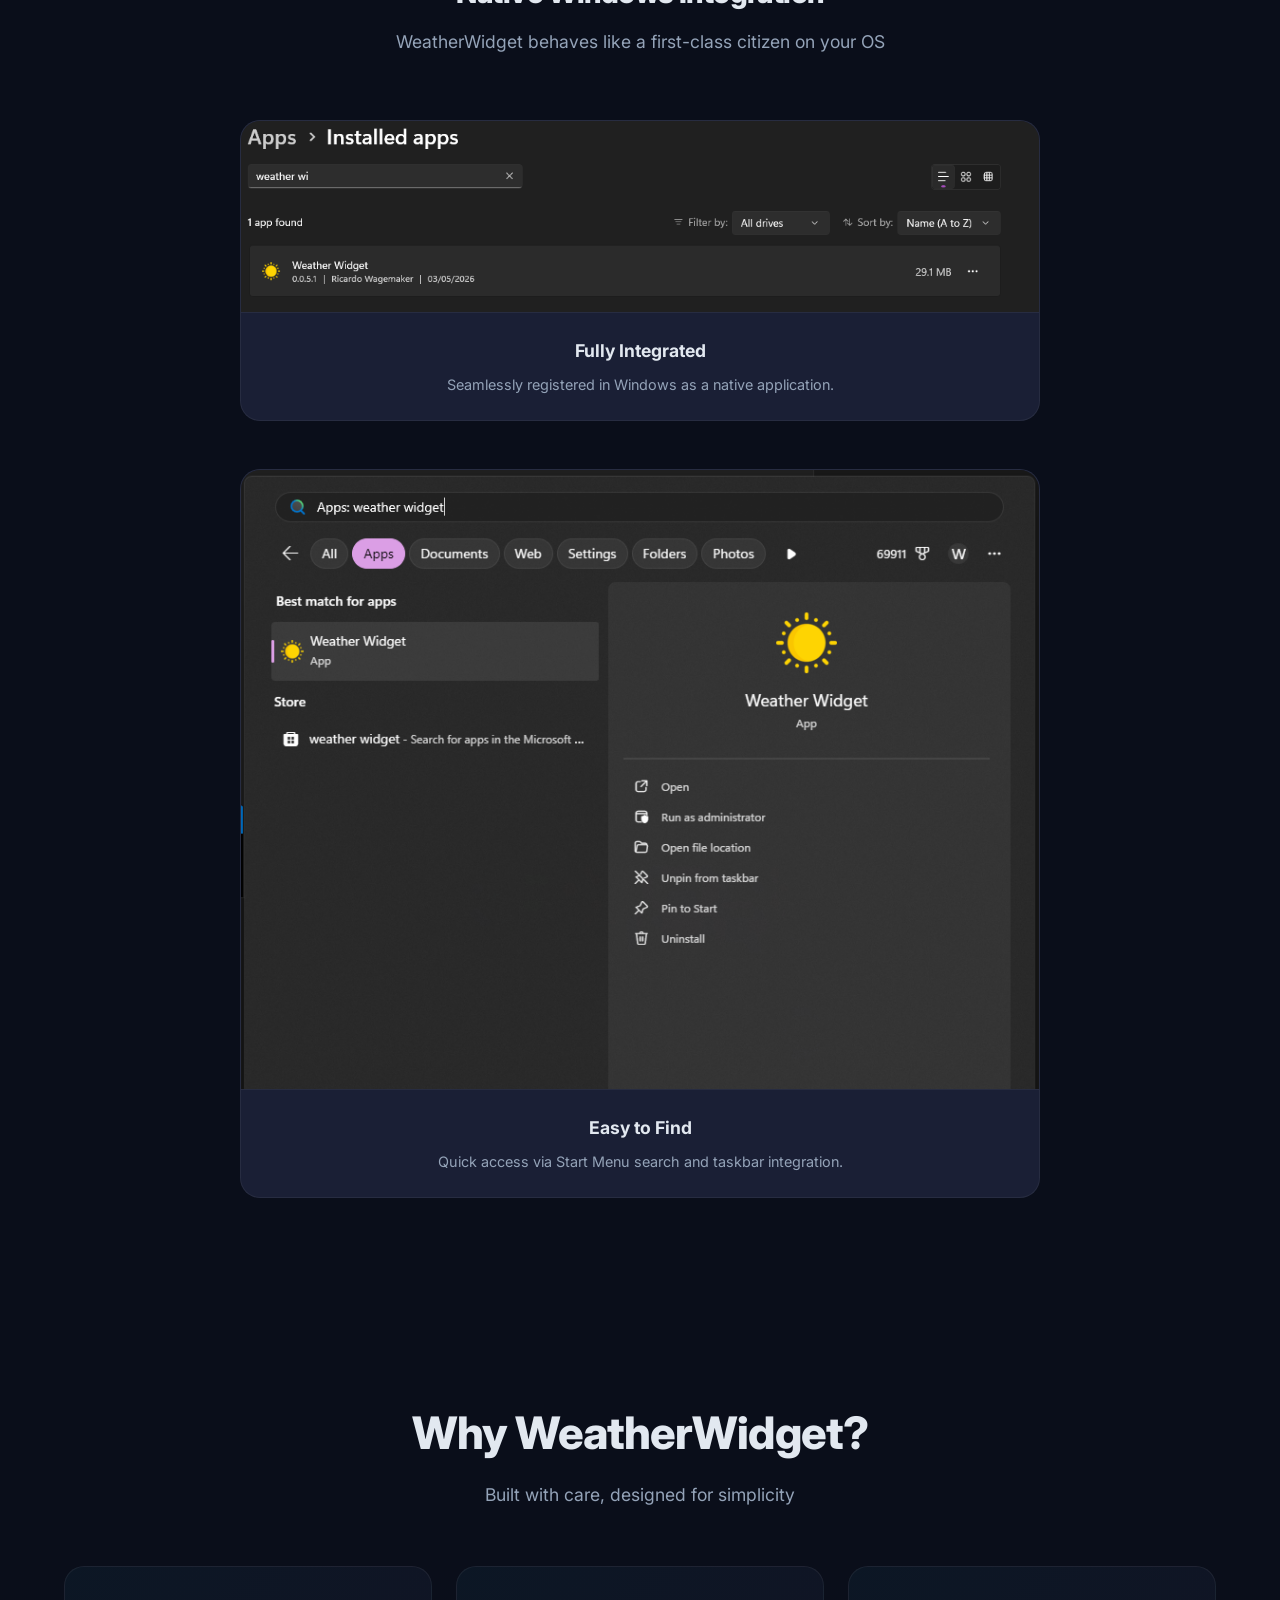
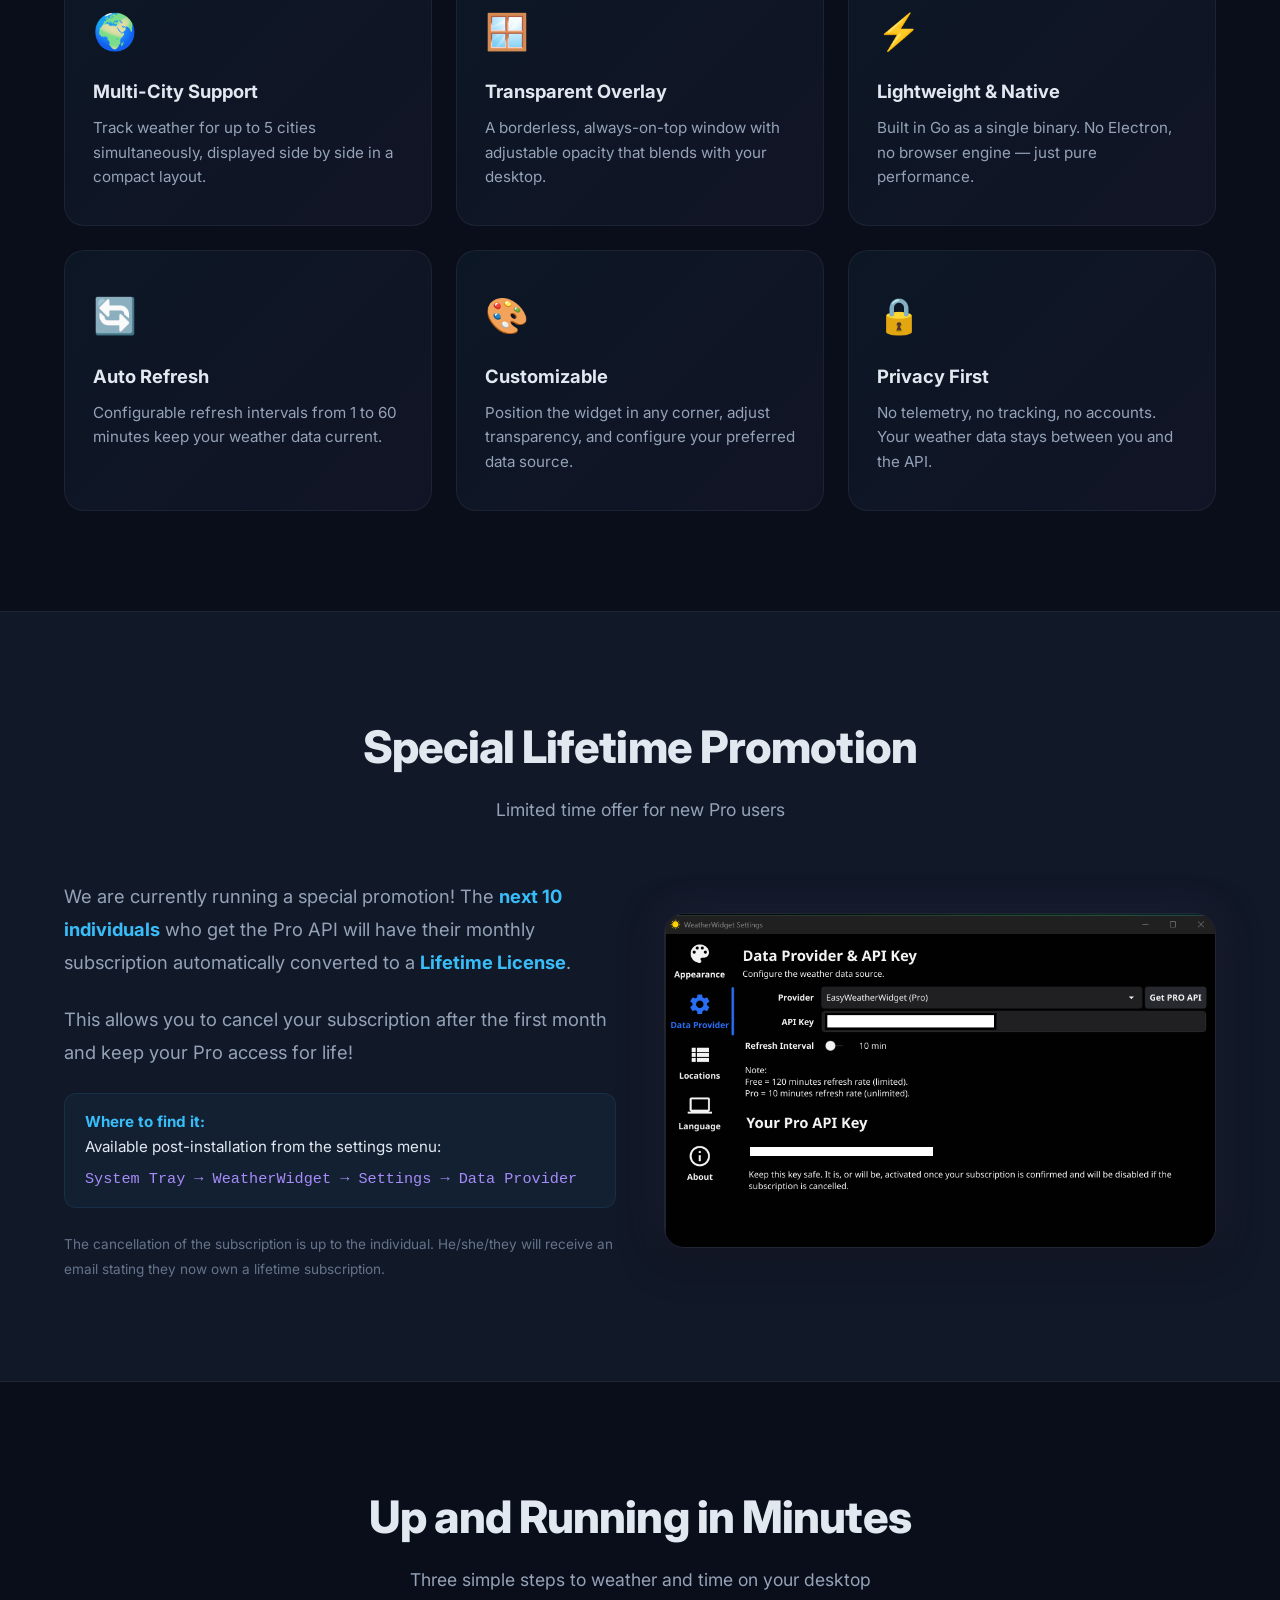
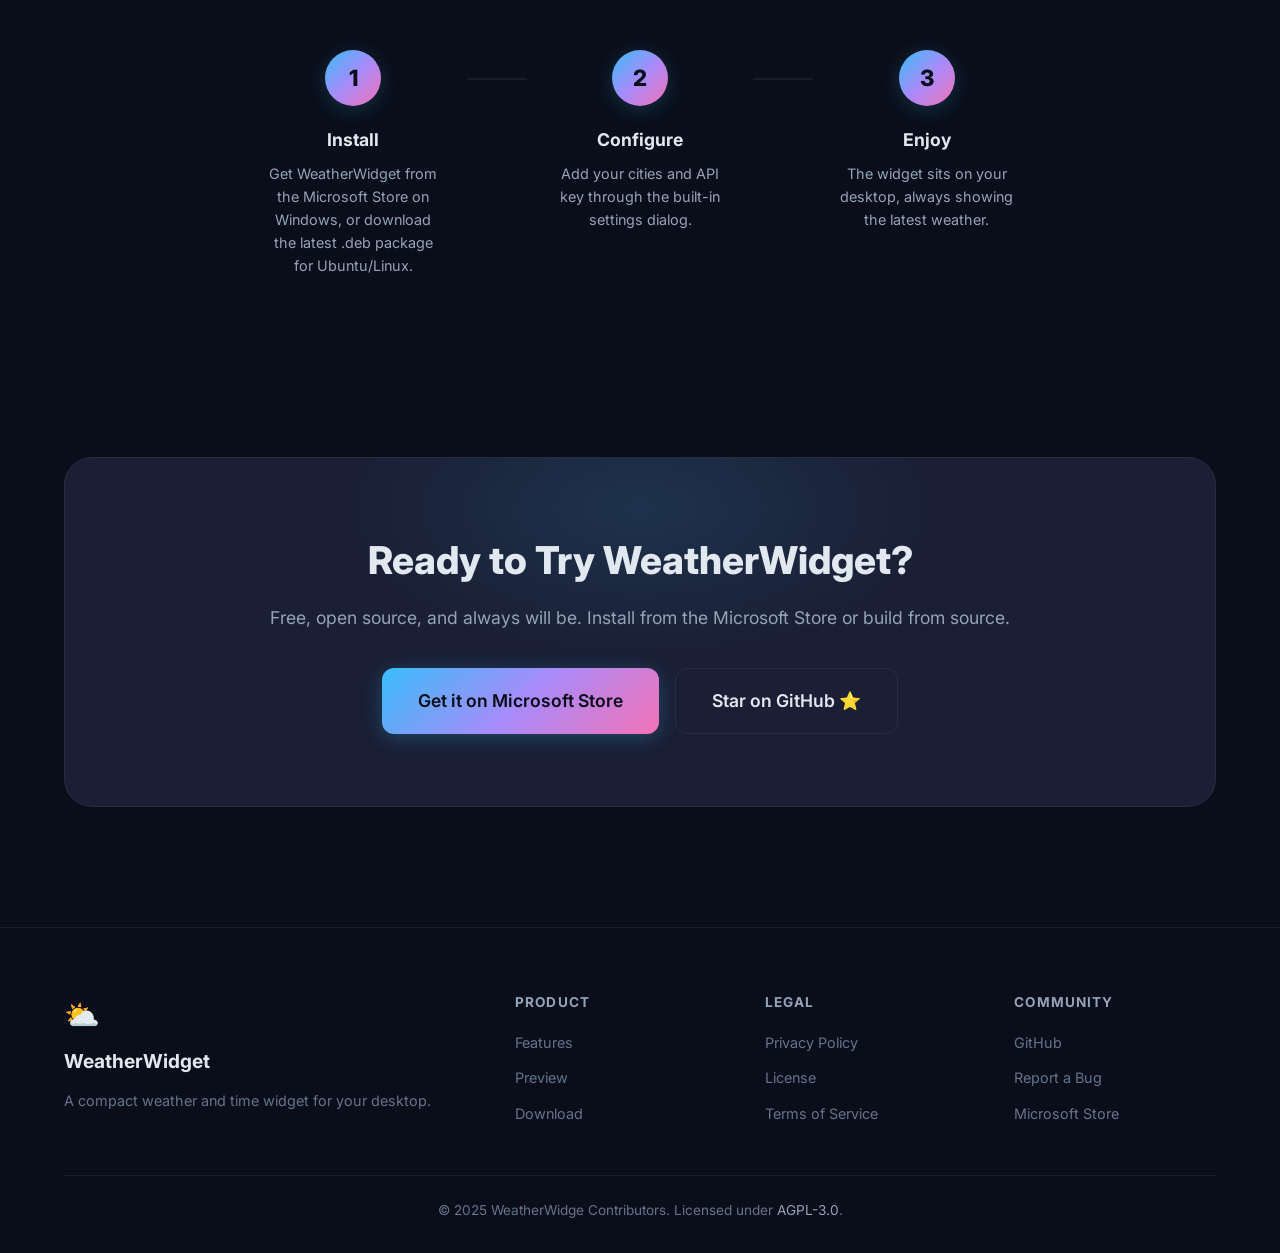
==== commit 926c83ea: "feat(i18n): add localized forecast titles for simple view grid modes - Add ForecastTitle helper in i" ====
--- a/docs/site/index.html
+++ b/docs/site/index.html
@@ -58,7 +58,7 @@
   <!-- Hero Section -->
   <header class="hero" id="hero">
     <div class="hero-content">
-      <div class="hero-badge">Open Source &bull; Free Forever &bull; <span id="app-version">v2.3.0</span></div>
+      <div class="hero-badge">Open Source &bull; Free Forever &bull; <span id="app-version">v2.3.5</span></div>
       <h1 class="hero-title">
         Your Desktop.<br />
         <span class="gradient-text">Your Weather.</span><br>
